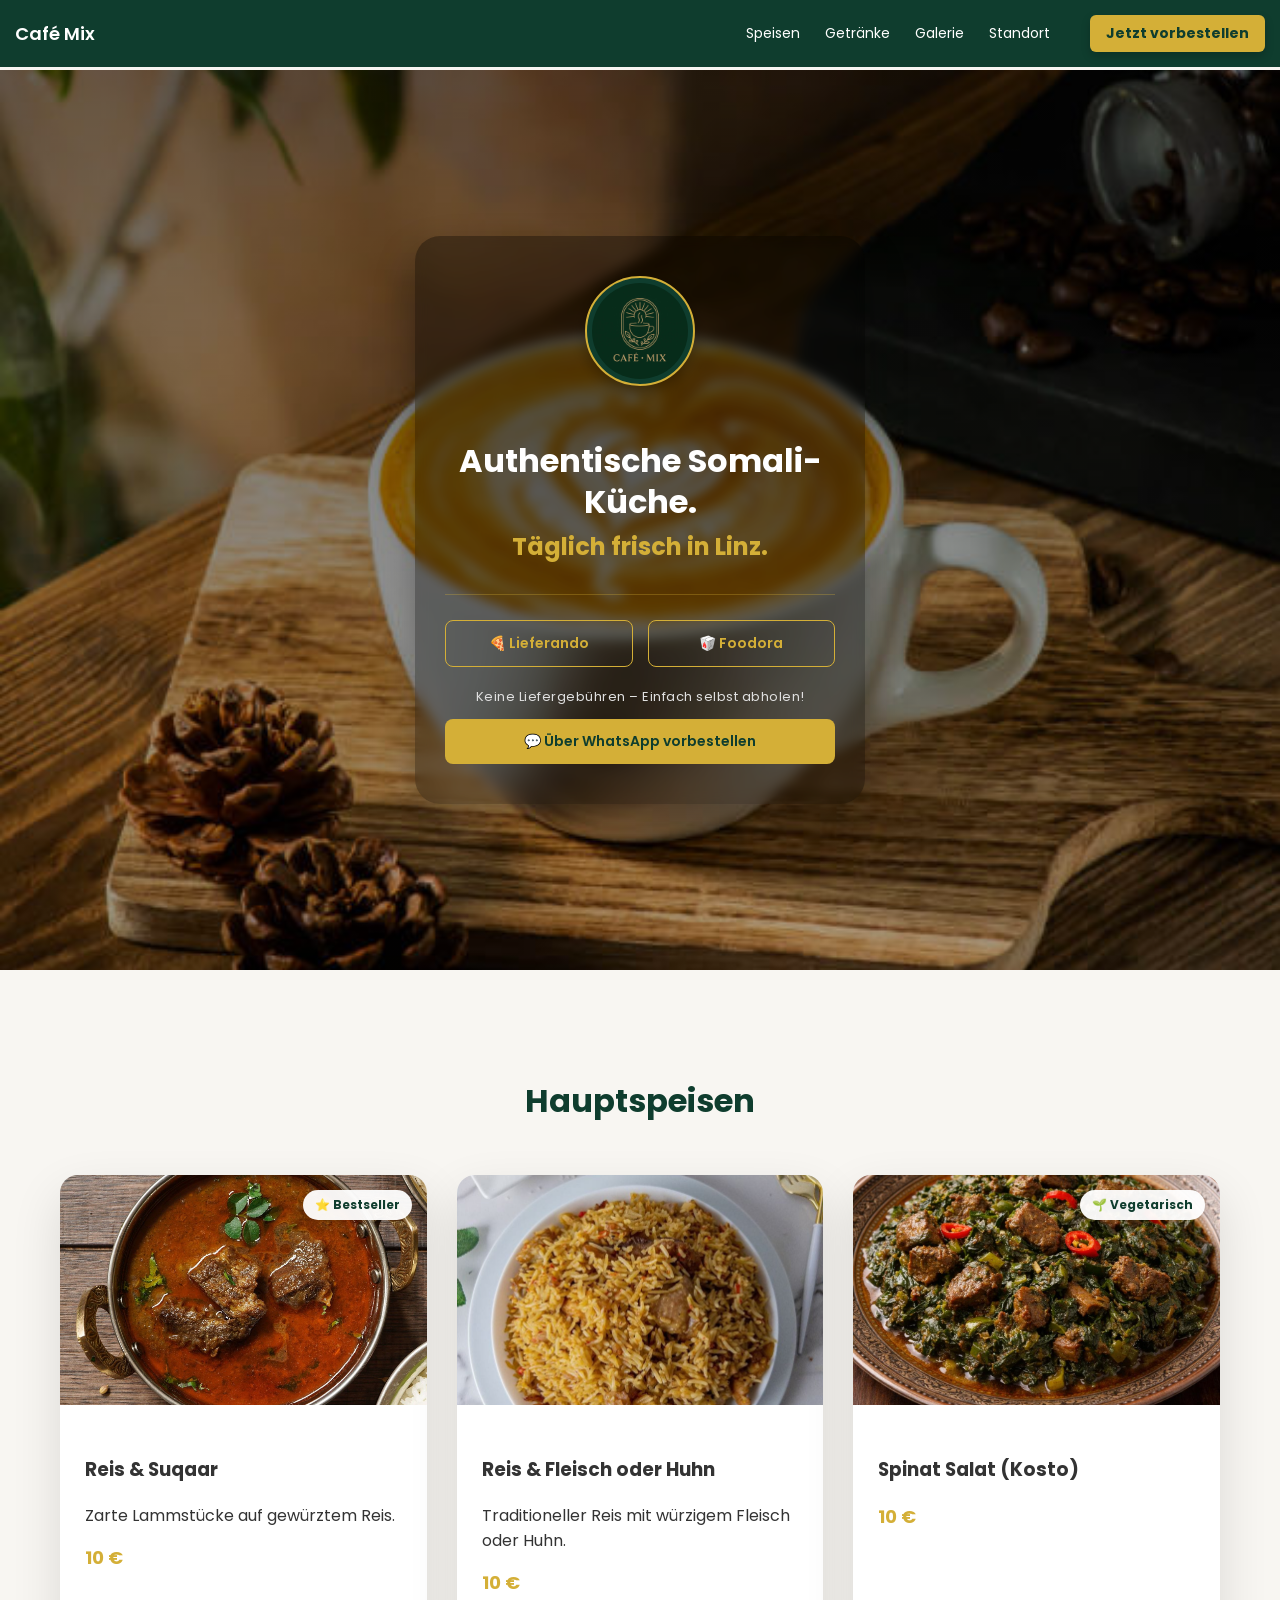
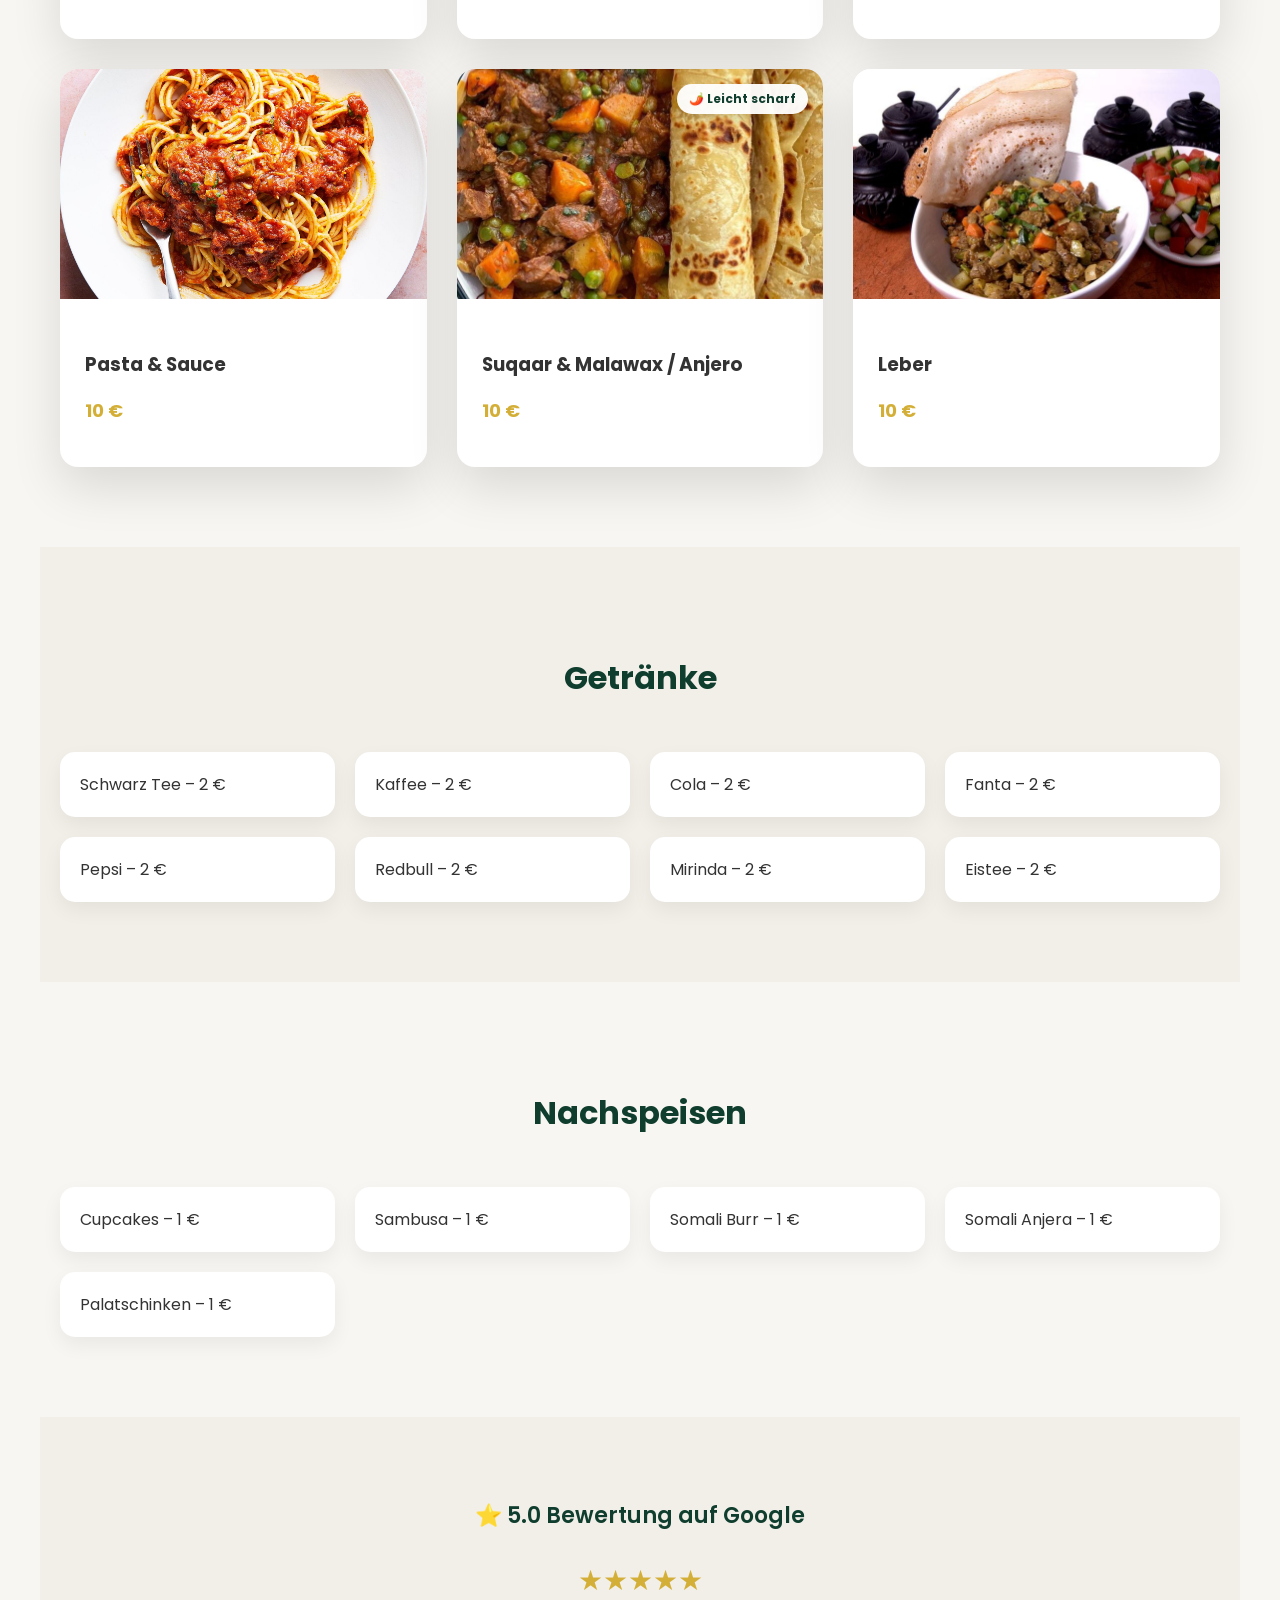
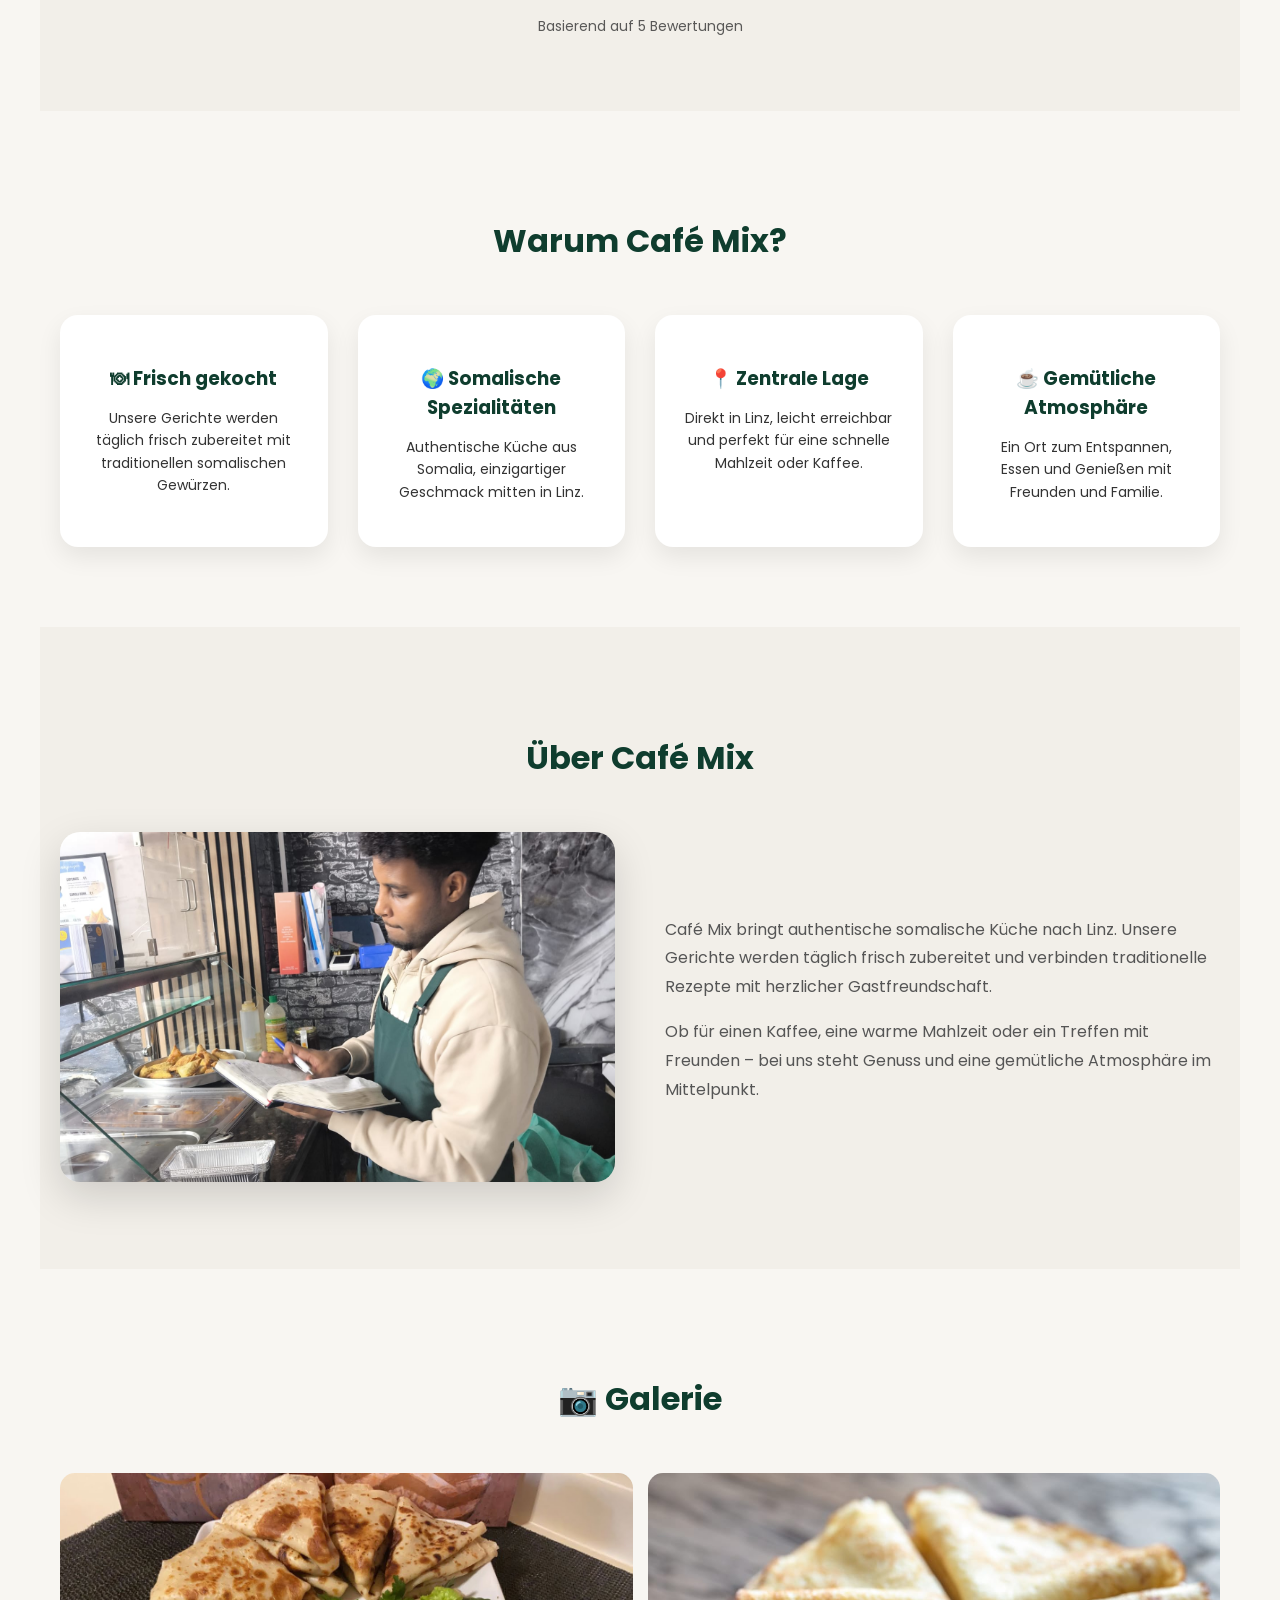
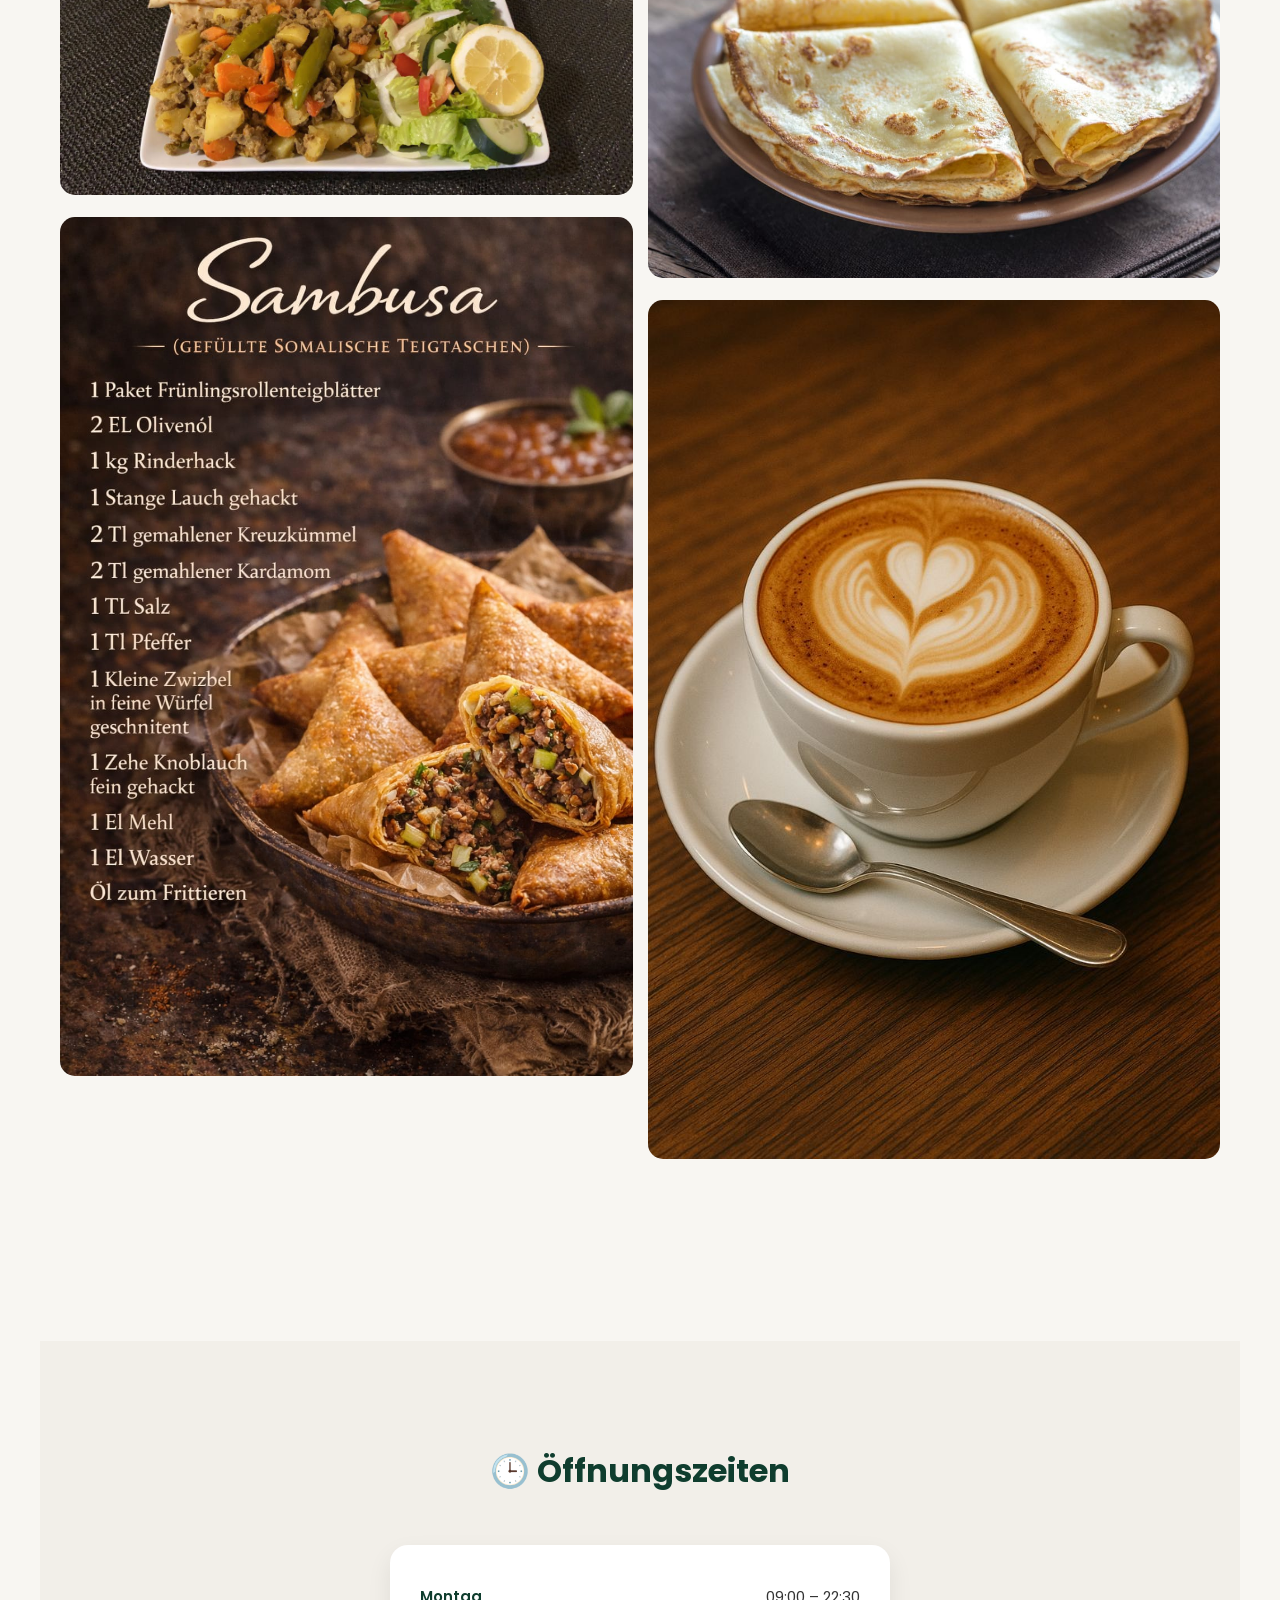
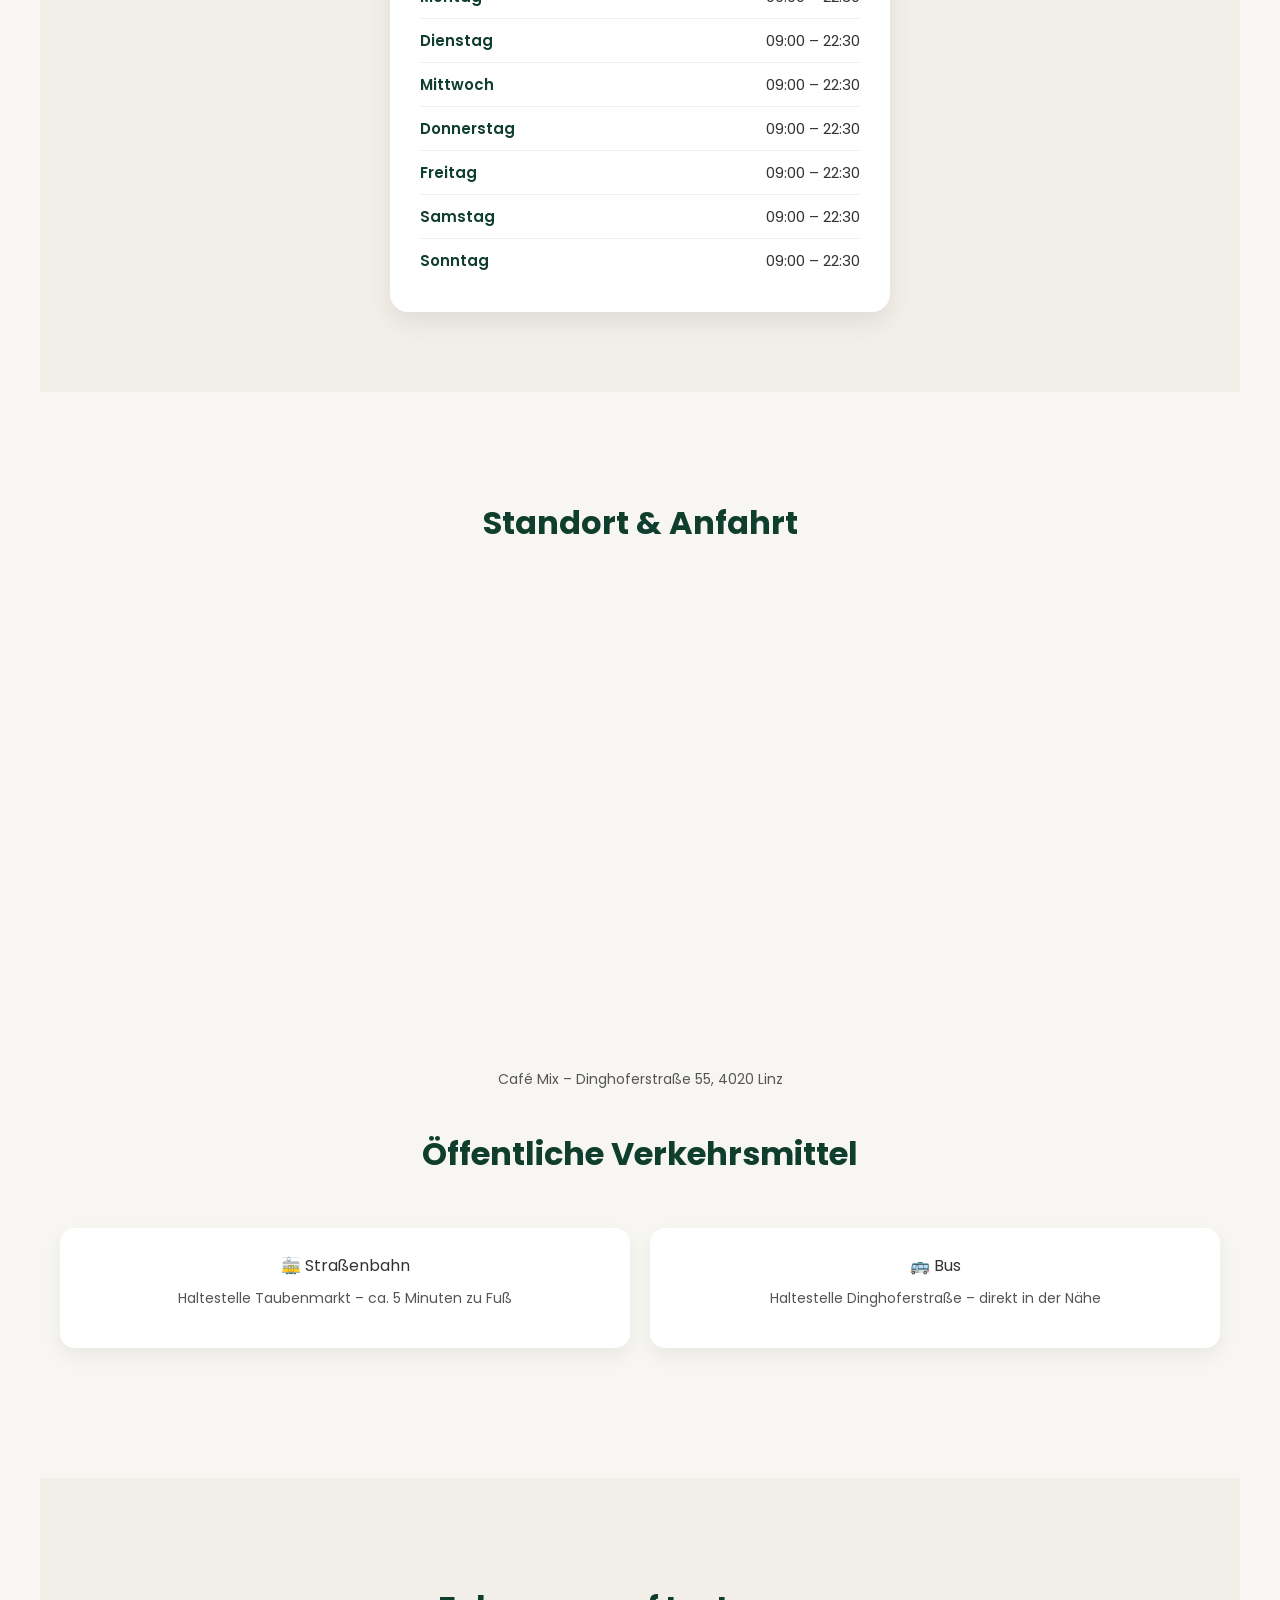
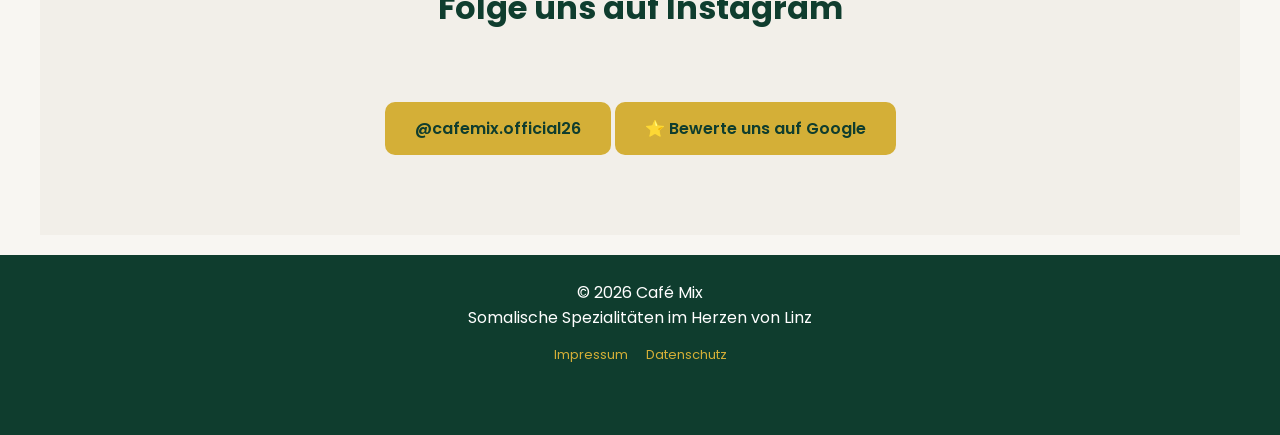
==== index.html @ f7b572ba "Update index.html" ====
<!DOCTYPE html>
<html lang="de">
<head>
<meta charset="UTF-8">
<meta name="viewport" content="width=device-width, initial-scale=1.0">
<title>Café Mix – Somalisches Restaurant in Linz</title>
  
<link href="https://fonts.googleapis.com/css2?family=Poppins:wght@300;400;600;700&display=swap" rel="stylesheet">
<link rel="stylesheet" href="style.css?v=8">
</head>

<body>
  
<nav class="navbar">
  <div class="nav-logo">Café Mix</div>

  <div class="nav-links" id="navLinks">
<a href="#hauptspeisen">Speisen</a>
<a href="#getraenke">Getränke</a>
<a href="#galerie">Galerie</a>
<a href="#standort">Standort</a>
<a href="https://wa.me/436706500848?text=Hallo%20Café%20MIX,%20ich%20würde%20gerne%20Essen%20zum%20Abholen%20vorbestellen!" target="_blank" class="nav-cta">Jetzt vorbestellen</a>
</div>
  
  <div class="burger" onclick="toggleMenu()">
    ☰
  </div>
</nav>

<!-- HERO -->
<section class="hero">
<img src="hero.jpg" class="hero-bg">
<div class="hero-overlay">
<img src="logo.png" alt="Café Mix Logo">

<h1 style="font-size:32px; margin-bottom:25px; line-height:1.3;">Authentische Somali-Küche.<br><span style="color:#d4af37; font-size:24px;">Täglich frisch in Linz.</span></h1>

<div class="hero-actions">
<div class="button-group">
<a href="https://www.lieferando.at/speisekarte/cafe-mix-4020" target="_blank" class="btn-custom btn-outline">🍕 Lieferando</a>
<a href="https://www.foodora.at/restaurant/qfzf/cafe-mix" target="_blank" class="btn-custom btn-outline">🥡 Foodora</a>
</div>

<div class="pickup-group">
<p>Keine Liefergebühren – Einfach selbst abholen!</p>
<a href="https://wa.me/436706500848?text=Hallo%20Café%20MIX,%20ich%20würde%20gerne%20Essen%20zum%20Abholen%20vorbestellen!" target="_blank" class="btn-custom btn-gold">💬 Über WhatsApp vorbestellen</a>
</div>
</div>
</div>
  
</section>

<!-- HAUPTSPEISEN -->
<section class="section" id="hauptspeisen">
<h2>Hauptspeisen</h2>
  <div class="menu-grid">

<div class="menu-card">
<span class="badge">⭐ Bestseller</span>
<img src="reis_suqaar.jpg" alt="Somalisch Reis mit Suqaar Lammfleisch Linz">
<div class="menu-content">
<h3>Reis & Suqaar</h3>
<p>Zarte Lammstücke auf gewürztem Reis.</p>
<p class="price">10 €</p>
</div>
</div>

<div class="menu-card">
<img src="reis_fleisch.jpg" alt="Traditioneller somalischer Reis mit Fleisch oder Huhn">
<div class="menu-content">
<h3>Reis & Fleisch oder Huhn</h3>
<p>Traditioneller Reis mit würzigem Fleisch oder Huhn.</p>
<p class="price">10 €</p>
</div>
</div>

<div class="menu-card">
<span class="badge">🌱 Vegetarisch</span>
<img src="spinat.jpg" alt="Somalisch Spinat Salat Kosto">
<div class="menu-content">
<h3>Spinat Salat (Kosto)</h3>
<p class="price">10 €</p>
</div>
</div>

<div class="menu-card">
<img src="pasta.jpg" alt="Pasta mit somalischer Sauce">
<div class="menu-content">
<h3>Pasta & Sauce</h3>
<p class="price">10 €</p>
</div>
</div>

<div class="menu-card">
<span class="badge">🌶️ Leicht scharf</span>
<img src="malawax.jpg" alt="Suqaar Fleisch mit Malawax Anjero">
<div class="menu-content">
<h3>Suqaar & Malawax / Anjero</h3>
<p class="price">10 €</p>
</div>
</div>

<div class="menu-card">
<img src="leber.jpg" alt="Frisch gebratene somalische Leber">
<div class="menu-content">
<h3>Leber</h3>
<p class="price">10 €</p>
</div>
</div>

</div>

</section>

<!-- GETRÄNKE -->
<section class="section" id="getraenke">
<h2>Getränke</h2>
<div class="text-menu">
<div class="text-item">Schwarz Tee – 2 €</div>
<div class="text-item">Kaffee – 2 €</div>
<div class="text-item">Cola – 2 €</div>
<div class="text-item">Fanta – 2 €</div>
<div class="text-item">Pepsi – 2 €</div>
<div class="text-item">Redbull – 2 €</div>
<div class="text-item">Mirinda – 2 €</div>
<div class="text-item">Eistee – 2 €</div>
</div>
</section>

<!-- NACHSPEISEN -->
<section class="section">
<h2>Nachspeisen</h2>
<div class="text-menu">
<div class="text-item">Cupcakes – 1 €</div>
<div class="text-item">Sambusa – 1 €</div>
<div class="text-item">Somali Burr – 1 €</div>
<div class="text-item">Somali Anjera – 1 €</div>
<div class="text-item">Palatschinken – 1 €</div>
</div> 
</section>
  
<!-- GOOGLE RATING -->
<section class="section rating">

<p class="rating-score">
⭐ 5.0 Bewertung auf Google
</p>

<p class="rating-stars">
★★★★★
</p>

<p class="rating-count">
Basierend auf 5 Bewertungen
</p>

</section>
  
<!-- WARUM CAFÉ MIX -->
<section class="section why">
<h2>Warum Café Mix?</h2>

<div class="why-grid">

<div class="why-box">
<h3>🍽 Frisch gekocht</h3>
<p>Unsere Gerichte werden täglich frisch zubereitet mit traditionellen somalischen Gewürzen.</p>
</div>

<div class="why-box">
<h3>🌍 Somalische Spezialitäten</h3>
<p>Authentische Küche aus Somalia, einzigartiger Geschmack mitten in Linz.</p>
</div>

<div class="why-box">
<h3>📍 Zentrale Lage</h3>
<p>Direkt in Linz, leicht erreichbar und perfekt für eine schnelle Mahlzeit oder Kaffee.</p>
</div>

<div class="why-box">
<h3>☕ Gemütliche Atmosphäre</h3>
<p>Ein Ort zum Entspannen, Essen und Genießen mit Freunden und Familie.</p>
</div>

</div>
</section>


<section class="section about">

<h2>Über Café Mix</h2>

<div class="about-grid">

<div class="about-image">
<img src="besitzer.jpg" alt="Café Mix Besitzer">
</div>

<div class="about-text">
<p>
Café Mix bringt authentische somalische Küche nach Linz. 
Unsere Gerichte werden täglich frisch zubereitet und verbinden traditionelle 
Rezepte mit herzlicher Gastfreundschaft.
</p>

<p>
Ob für einen Kaffee, eine warme Mahlzeit oder ein Treffen mit Freunden – 
bei uns steht Genuss und eine gemütliche Atmosphäre im Mittelpunkt.
</p>
</div>

</div>

</section>


<!-- GALERIE -->
<section class="section" id="galerie">
<h2>📷 Galerie</h2>
<div class="gallery">
<img src="bild1.jpg">
<img src="bild2.jpg">
<img src="bild3.jpg">
<img src="bild4.jpg">
</div>
</section>

<!-- OEFFNUNGSZEITEN -->
<section class="section hours">

<h2>🕒 Öffnungszeiten</h2>
  
<div class="hours-box">

<div class="hours-row">
<span>Montag</span>
<span>09:00 – 22:30</span>
</div>

<div class="hours-row">
<span>Dienstag</span>
<span>09:00 – 22:30</span>
</div>

<div class="hours-row">
<span>Mittwoch</span>
<span>09:00 – 22:30</span>
</div>

<div class="hours-row">
<span>Donnerstag</span>
<span>09:00 – 22:30</span>
</div>

<div class="hours-row">
<span>Freitag</span>
<span>09:00 – 22:30</span>
</div>

<div class="hours-row">
<span>Samstag</span>
<span>09:00 – 22:30</span>
</div>

<div class="hours-row">
<span>Sonntag</span>
<span>09:00 – 22:30</span>
</div>

</div>

</section>

<!-- MAP -->
<section class="section map" id="standort">
<h2>Standort & Anfahrt</h2>
<iframe src="https://www.google.com/maps?q=Dinghoferstraße+55,+4020+Linz&output=embed"></iframe>
<p class="location-text">
Café Mix – Dinghoferstraße 55, 4020 Linz
</p>
<div class="transport">

<h2>Öffentliche Verkehrsmittel</h2>
  
<div class="transport-grid">

<div class="transport-box">
🚋 Straßenbahn  
<p>Haltestelle Taubenmarkt – ca. 5 Minuten zu Fuß</p>
</div>

<div class="transport-box">
🚌 Bus  
<p>Haltestelle Dinghoferstraße – direkt in der Nähe</p>
</div>

</div>

</div>
</section>

<!-- INSTAGRAM -->
<section class="section instagram">
<h2>Folge uns auf Instagram</h2>
<a href="https://instagram.com/cafemix.official26" target="_blank">@cafemix.official26</a>
  
<a href="https://g.page/r/CbWvAvLFb3yIEBM/review" target="_blank" class="review-btn">
⭐ Bewerte uns auf Google
</a>
  
</section>

  

<footer>
  © 2026 Café Mix<br>
  Somalische Spezialitäten im Herzen von Linz<br>
  <div style="margin-top: 15px; font-size: 13px;">
    <a href="impressum.html" style="color: #d4af37; text-decoration: none; margin-right: 15px;">Impressum</a>
    <a href="datenschutz.html" style="color: #d4af37; text-decoration: none;">Datenschutz</a>
  </div>
</footer>

<script>
const cards = document.querySelectorAll('.menu-card');
const observer = new IntersectionObserver(entries=>{
entries.forEach(entry=>{
if(entry.isIntersecting){
entry.target.classList.add('show');
}
});
});
cards.forEach(card=>{
observer.observe(card);
});
const sections = document.querySelectorAll('.section');

const sectionObserver = new IntersectionObserver(entries=>{
entries.forEach(entry=>{
if(entry.isIntersecting){
entry.target.classList.add('show');
}
});
});

sections.forEach(section=>{
sectionObserver.observe(section);
});
function toggleMenu(){
const nav = document.getElementById("navLinks");
nav.classList.toggle("active");
}

document.querySelectorAll(".nav-links a").forEach(link=>{
link.addEventListener("click",()=>{
document.getElementById("navLinks").classList.remove("active");
});
});
</script>

<div class="mobile-bar">
  <a href="tel:+436706500848">📞 Anrufen</a>
  <a href="https://wa.me/436706500848?text=Hallo%20Café%20MIX,%20ich%20würde%20gerne%20Essen%20zum%20Abholen%20vorbestellen!" target="_blank" style="color: #25D366;">💬 WhatsApp</a>
  <a href="https://www.google.com/maps/dir/?api=1&destination=Dinghoferstraße+55+Linz" target="_blank">📍 Route</a>
</div>
  
</body>
</html>
---- style.css ----
* {
box-sizing: border-box;
}
body {
margin: 0;
font-family: 'Poppins', sans-serif;
background: #f8f6f2;
color: #333;
scroll-behavior: smooth;
padding-top: 70px;
padding-bottom: 60px;
overflow-x: hidden;
}

/* ===== NAVBAR ===== */
.navbar {
position: fixed;
top: 0;
left: 0;
width: 100%;
background: #0f3d2e;
color: white;
display: flex;
justify-content: space-between;
align-items: center;
padding: 15px;
z-index: 1000;
}
.nav-logo {
font-weight: 600;
font-size: 18px;
}
.nav-links {
display: flex;
gap: 25px;
align-items: center;
}
.nav-links a {
color: white;
text-decoration: none;
font-size: 14px;
transition: 0.3s;
}
.nav-links a:hover {
color: #d4af37;
}
.burger {
display: none;
font-size: 28px;
cursor: pointer;
}

/* PREMIUM UPGRADES: NAV-BUTTON */
.nav-cta {
background: #d4af37;
color: #0f3d2e !important;
padding: 8px 16px;
border-radius: 6px;
font-weight: 700;
margin-left: 15px;
box-shadow: 0 4px 10px rgba(0,0,0,0.2);
}
.nav-cta:hover {
background: #f1d37a;
transform: translateY(-2px);
}

/* ===== HERO ===== */
.hero {
position: relative;
height: 100vh;
min-height: 800px;
overflow: hidden;
display: flex;
align-items: center;
justify-content: center;
}
.hero::before {
content: "";
position: absolute;
top: 0;
left: 0;
width: 100%;
height: 100%;
background: linear-gradient(to bottom, rgba(0,0,0,0.6), rgba(0,0,0,0.3));
z-index: 1;
}
.hero img.hero-bg {
position: absolute;
top: 0;
left: 0;
width: 100%;
height: 100%;
object-fit: cover;
display: block;
z-index: 0;
}

/* HERO BOX (Dunkel, halbtransparent) */
.hero-overlay {
position: relative;
z-index: 2;
text-align: center;
color: white;
background: rgba(0,0,0,0.35);
backdrop-filter: blur(6px);
padding: 40px 30px;
border-radius: 25px;
width: 90%;
max-width: 450px;
box-shadow: 0 20px 40px rgba(0,0,0,0.3);
animation: fadeUp 0.9s ease-out forwards;
will-change: transform, opacity;
}

/* RUNDES LUXUS LOGO */
.hero-overlay img {
width: 110px;
height: 110px;
margin-bottom: 20px;
border-radius: 50%;
border: 2px solid #d4af37;
background: #0f3d2e;
object-fit: contain;
padding: 5px;
box-shadow: 0 5px 15px rgba(0,0,0,0.3);
}
.hero-overlay h1 {
font-size: 42px;
line-height: 1.1;
}

/* --- EDLE BESTELL-BUTTONS --- */
.hero-actions {
margin-top: 30px;
border-top: 1px solid rgba(212,175,55,0.3);
padding-top: 25px;
}
.button-group {
display: flex;
gap: 15px;
justify-content: center;
margin-bottom: 20px;
}
.btn-custom {
padding: 12px 20px;
border-radius: 8px;
font-size: 14px;
font-weight: 600;
text-decoration: none !important;
transition: all 0.3s ease;
display: inline-flex;
align-items: center;
justify-content: center;
}
.btn-outline {
border: 1px solid #d4af37;
color: #d4af37 !important;
background: transparent;
flex: 1;
}
.btn-outline:hover {
background: #d4af37;
color: #0f3d2e !important;
box-shadow: 0 5px 15px rgba(212,175,55,0.4);
transform: translateY(-2px);
}
.pickup-group p {
font-size: 13px;
color: #e0e0e0;
margin-bottom: 12px;
letter-spacing: 0.5px;
}
.btn-gold {
background: #d4af37;
color: #0f3d2e !important;
width: 100%;
}
.btn-gold:hover {
background: #f1d37a;
transform: translateY(-2px);
box-shadow: 0 8px 20px rgba(212,175,55,0.4);
}


/* ===== SECTIONS (Allgemein) ===== */
.section {
padding: 80px 20px;
max-width: 1200px;
margin: auto;
opacity: 0;
transform: translateY(50px);
transition: 1s ease;
}
.section.show {
opacity: 1;
transform: translateY(0);
}
.section:nth-child(even) {
background: #f2efe9;
}
h2 {
text-align: center;
color: #0f3d2e;
margin-bottom: 50px;
font-size: 32px;
}

/* ===== SPEISEKARTE (Grid & Badges) ===== */
.menu-grid {
display: grid;
grid-template-columns: repeat(auto-fit, minmax(320px, 1fr));
gap: 30px;
}
.menu-card {
background: white;
border-radius: 18px;
overflow: hidden;
box-shadow: 0 20px 50px rgba(0,0,0,0.12);
transition: 0.35s;
opacity: 0;
transform: translateY(40px);
position: relative; /* Für die Badges */
}
.menu-card.show {
opacity: 1;
transform: translateY(0);
}
.menu-card:hover {
transform: translateY(-10px);
box-shadow: 0 25px 60px rgba(0,0,0,0.18);
}
.menu-card img {
width: 100%;
height: 230px;
object-fit: cover;
}
.menu-content {
padding: 25px;
}
.price {
color: #d4af37;
font-weight: 700;
font-size: 18px;
margin-top: 10px;
}
.badge {
position: absolute;
top: 15px;
right: 15px;
background: rgba(255,255,255,0.95);
padding: 6px 12px;
border-radius: 20px;
font-size: 12px;
font-weight: 700;
color: #0f3d2e;
box-shadow: 0 4px 15px rgba(0,0,0,0.2);
z-index: 2;
pointer-events: none;
}

/* TEXT MENÜ (Getränke & Nachspeisen) */
.text-menu {
display: grid;
grid-template-columns: repeat(auto-fit, minmax(250px, 1fr));
gap: 20px;
}
.text-item {
background: white;
padding: 20px;
border-radius: 15px;
box-shadow: 0 8px 20px rgba(0,0,0,0.06);
transition: 0.3s;
}
.text-item:hover {
transform: translateY(-4px);
}

/* ===== ÜBRIGE BEREICHE ===== */
.gallery {
columns: 2;
column-gap: 15px;
}
.gallery img {
width: 100%;
margin-bottom: 15px;
border-radius: 15px;
transition: 0.4s;
}
.gallery img:hover {
transform: scale(1.05);
}

.map iframe {
width: 100%;
height: 450px;
border: 0;
border-radius: 15px;
}
.location-text {
text-align: center;
margin-top: 15px;
font-size: 14px;
color: #555;
}

.instagram {
text-align: center;
margin-top: 50px;
}
.instagram a {
display: inline-block;
padding: 14px 30px;
background: #d4af37;
color: #0f3d2e;
text-decoration: none;
border-radius: 10px;
font-weight: 600;
}
.review-btn {
display: inline-block;
margin-top: 20px;
padding: 14px 30px;
background: #d4af37;
color: #0f3d2e;
text-decoration: none;
border-radius: 10px;
font-weight: 600;
}

/* WHY SECTION */
.why-grid {
display: grid;
grid-template-columns: repeat(auto-fit, minmax(250px, 1fr));
gap: 30px;
}
.why-box {
background: white;
padding: 30px;
border-radius: 18px;
text-align: center;
box-shadow: 0 10px 25px rgba(0,0,0,0.08);
transition: 0.3s;
}
.why-box:hover {
transform: translateY(-6px);
}
.why-box h3 {
color: #0f3d2e;
margin-bottom: 10px;
}
.why-box p {
font-size: 14px;
line-height: 1.6;
}

/* ABOUT SECTION */
.about-grid {
display: grid;
grid-template-columns: 1fr 1fr;
gap: 50px;
align-items: center;
margin-top: 50px;
}
.about-text {
font-size: 16px;
line-height: 1.8;
color: #555;
}
.about-image img {
width: 100%;
height: 350px;
object-fit: cover;
border-radius: 20px;
box-shadow: 0 15px 40px rgba(0,0,0,0.15);
}

/* GOOGLE RATING */
.rating {
text-align: center;
padding: 60px 20px;
}
.rating-score {
font-size: 22px;
font-weight: 600;
color: #0f3d2e;
margin-bottom: 10px;
}
.rating-stars {
font-size: 28px;
color: #d4af37;
margin-bottom: 10px;
}
.rating-count {
font-size: 14px;
opacity: 0.8;
}

/* OEFFNUNGSZEITEN */
.hours-box {
max-width: 500px;
margin: auto;
background: white;
padding: 30px;
border-radius: 18px;
box-shadow: 0 10px 25px rgba(0,0,0,0.08);
}
.hours-row {
display: flex;
justify-content: space-between;
padding: 10px 0;
border-bottom: 1px solid #eee;
font-size: 15px;
}
.hours-row:last-child {
border-bottom: none;
}
.hours-row span:first-child {
font-weight: 600;
color: #0f3d2e;
}
.hours {
margin-top: 80px;
}

/* ANFAHRT */
.transport {
margin-top: 40px;
text-align: center;
}
.transport-grid {
display: grid;
grid-template-columns: repeat(auto-fit, minmax(250px, 1fr));
gap: 20px;
margin-top: 20px;
}
.transport-box {
background: white;
padding: 25px;
border-radius: 15px;
box-shadow: 0 8px 20px rgba(0,0,0,0.06);
font-size: 16px;
}
.transport-box p {
font-size: 14px;
margin-top: 10px;
color: #555;
}

footer {
background: #0f3d2e;
color: white;
text-align: center;
padding: 25px 20px 70px 20px;
margin-top: 20px;
}

@keyframes fadeUp {
0% { opacity: 0; transform: translateY(40px); }
100% { opacity: 1; transform: translateY(0); }
}


/* ===== MOBILE ACTION BAR (Unten am Handy) ===== */
.mobile-bar {
position: fixed;
bottom: 0;
left: 0;
width: 100%;
background: #0f3d2e;
display: none; /* Standard für PC = unsichtbar */
z-index: 999;
height: 60px;
}
.mobile-bar a {
flex: 1;
text-align: center;
padding: 0 10px;
color: white;
text-decoration: none;
font-weight: 600;
border-right: 1px solid rgba(255,255,255,0.2);
display: flex;
align-items: center;
justify-content: center;
white-space: nowrap;
font-size: 14px;
height: 100%;
}
.mobile-bar a:last-child {
border-right: none;
}

/* =========================================
   PROFI-ANPASSUNGEN NUR FÜR HANDYS 
   (HIER GIBT ES JETZT NUR NOCH EINEN BLOCK!)
   ========================================= */
@media (max-width: 768px) {
  
  /* Menü & Navigation */
  .nav-links { display: none; }
  .burger { display: block; }
  .nav-links.active {
    display: flex;
    flex-direction: column;
    position: absolute;
    top: 60px;
    left: 0;
    width: 100%;
    background: #0f3d2e;
    padding: 20px 0;
    text-align: center;
  }
  .nav-cta {
    margin: 15px auto 0 auto !important; 
    width: 80%;
    display: block; 
  }

  /* Grid-Anpassungen */
  .about-grid { grid-template-columns: 1fr; }

  /* Mobile Leiste anzeigen */
  .mobile-bar { display: flex; }

  /* HERO-BOX PERFEKTIONIERUNG (Zieht die Box nach oben!) */
  .hero-overlay {
    margin-top: -60px; /* Zieht die Box nach oben, weg von der Leiste */
    padding: 30px 15px; 
    width: 94%; 
  }
  .hero-overlay img {
    width: 90px;
    height: 90px;
    margin-bottom: 15px;
  }
  .hero-overlay h1 {
    font-size: 26px !important;
    margin-bottom: 15px !important; 
  }
  .hero-overlay h1 span {
    font-size: 20px !important;
  }
  .hero-actions {
    margin-top: 15px;
    padding-top: 15px;
  }
  .btn-custom {
    padding: 10px 12px;
    font-size: 13px;
  }
}

/* --- VORSCHLAGHAMMER: Handy-Leiste auf PC verstecken --- */
@media (min-width: 769px) {
.mobile-bar { display: none !important; }
body { padding-bottom: 0 !important; }
}
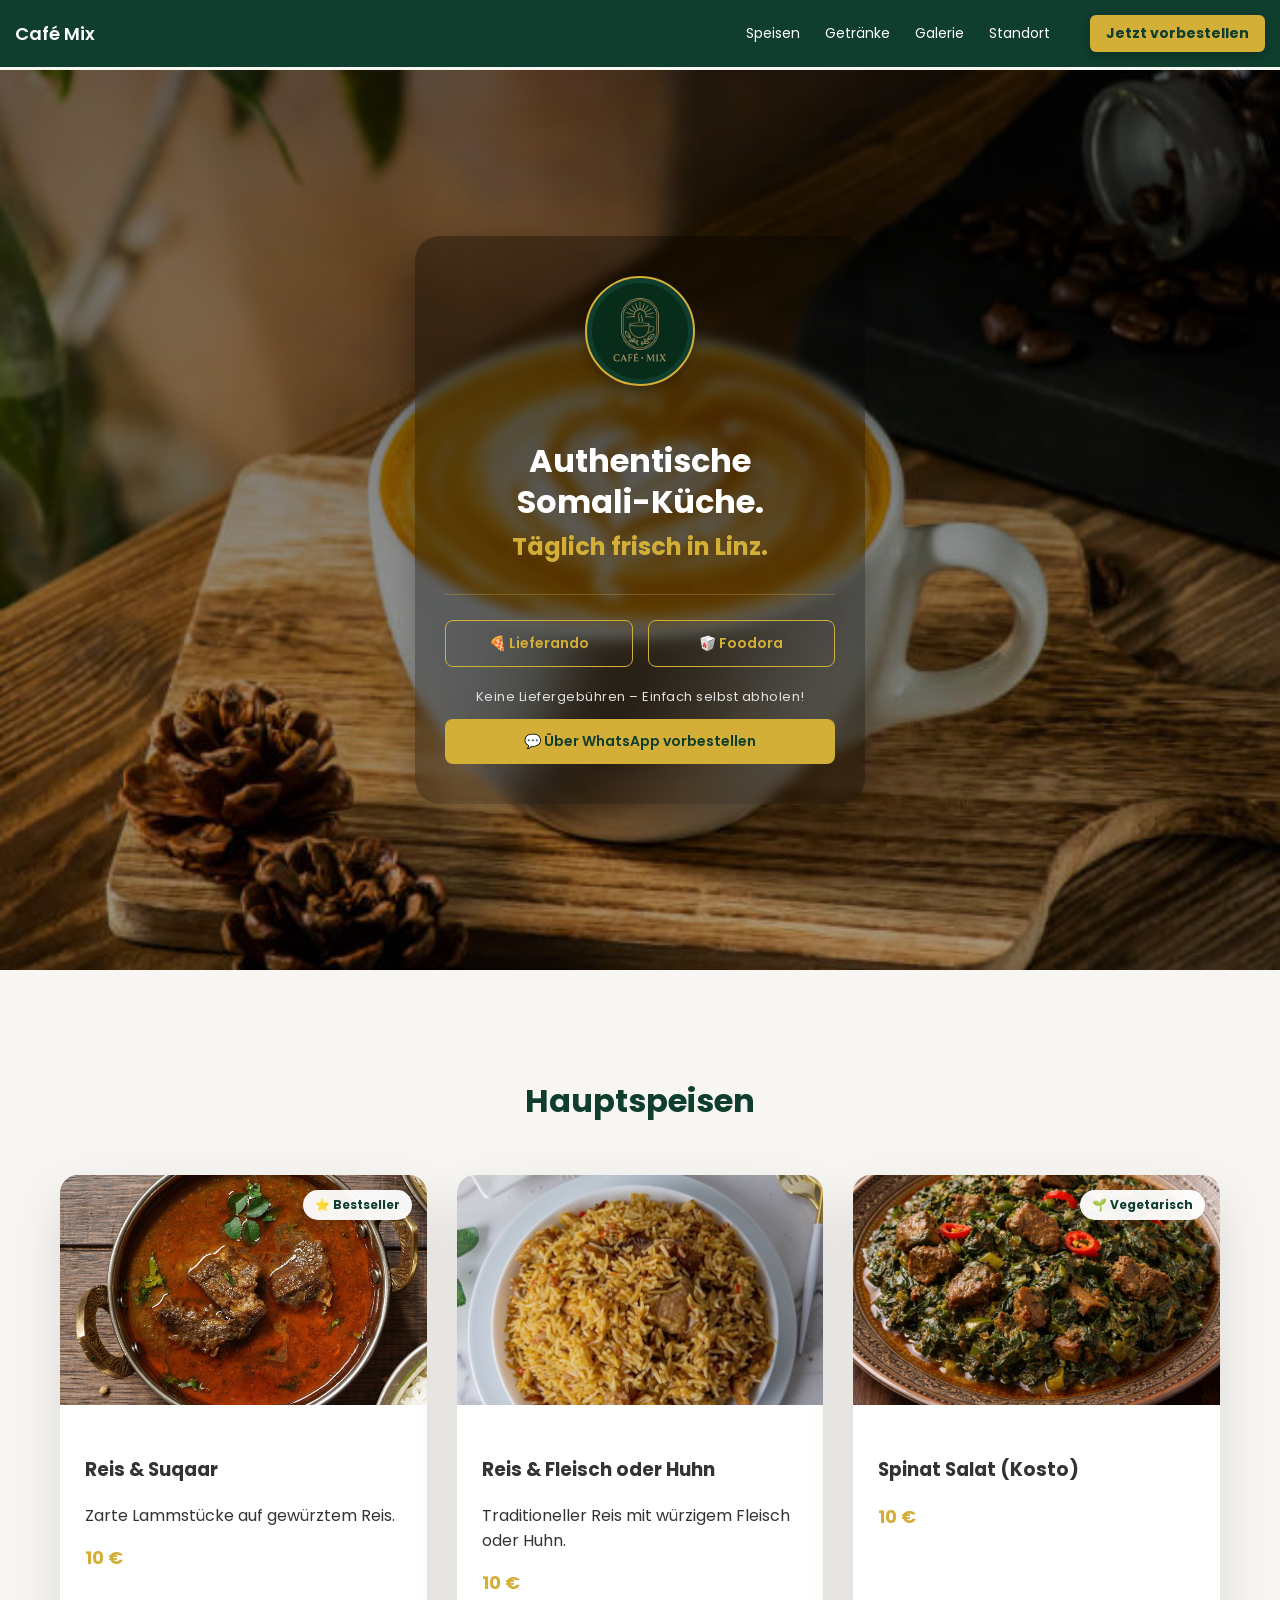
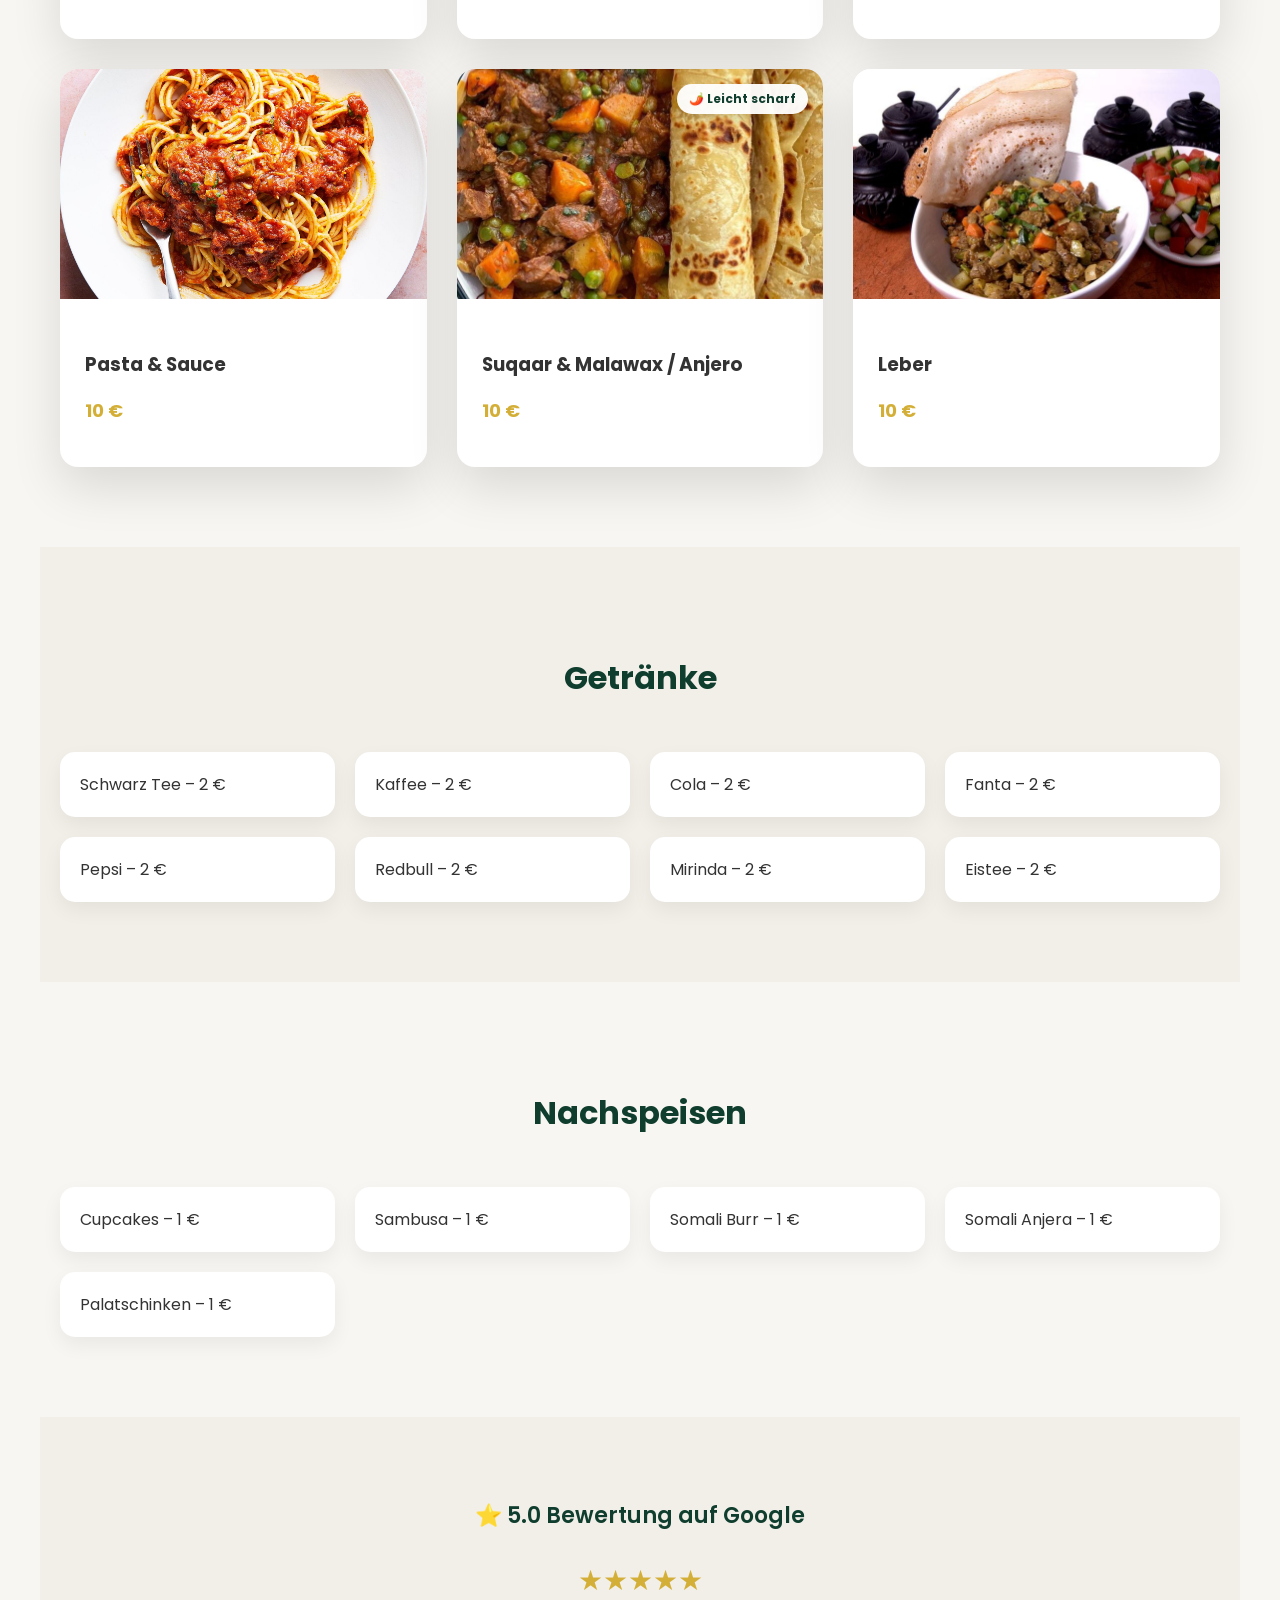
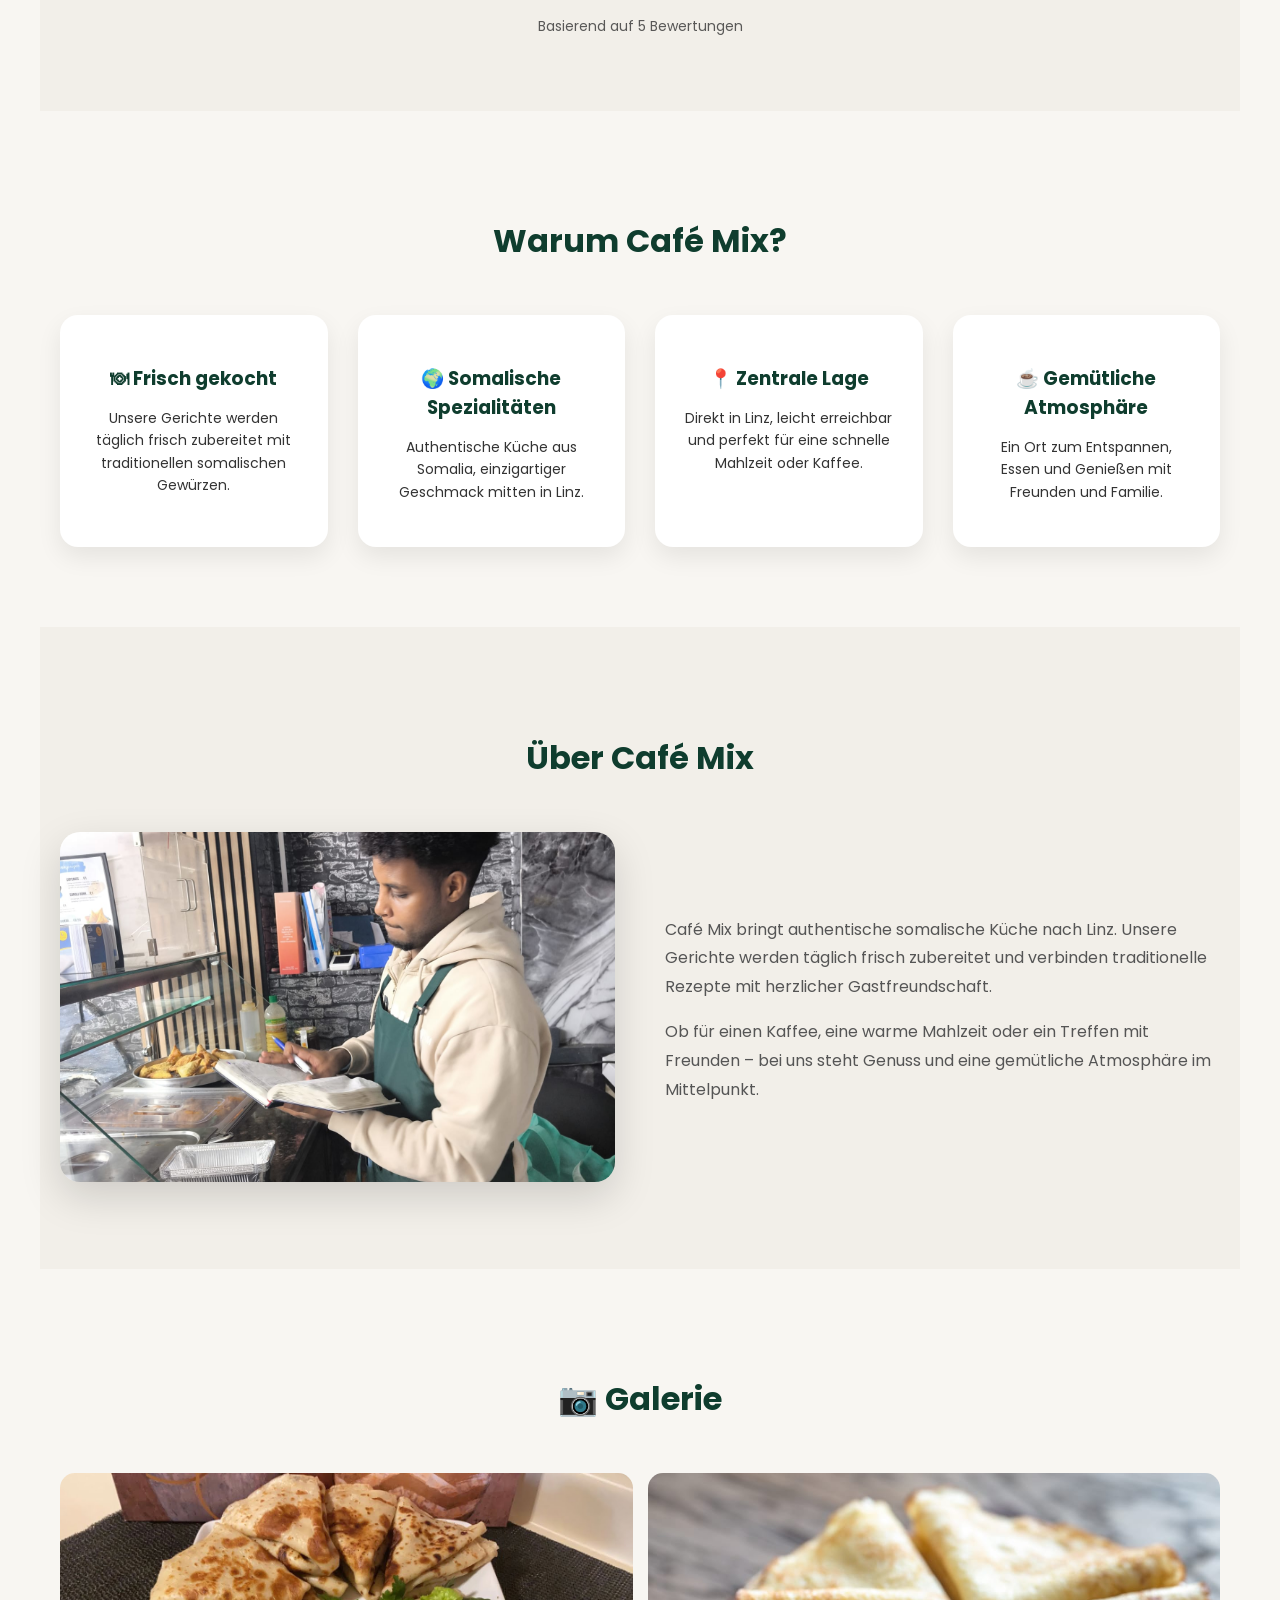
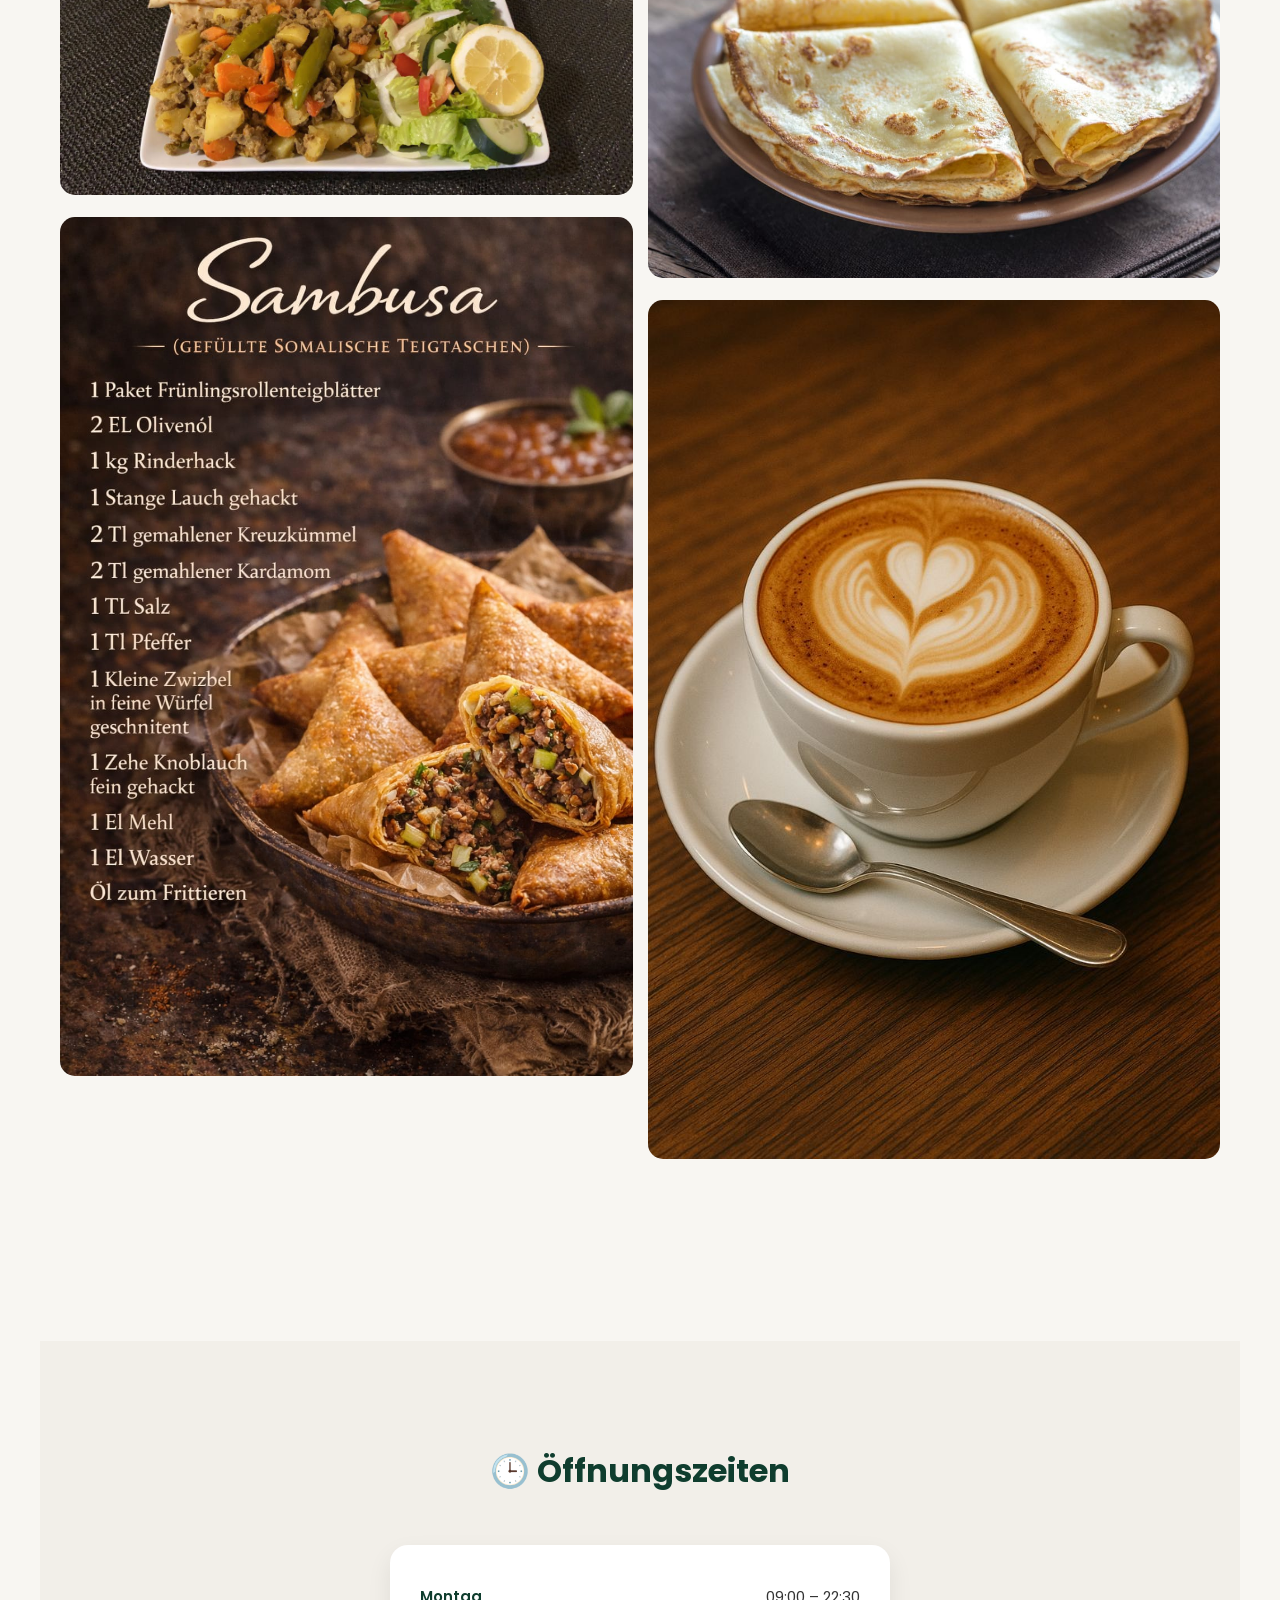
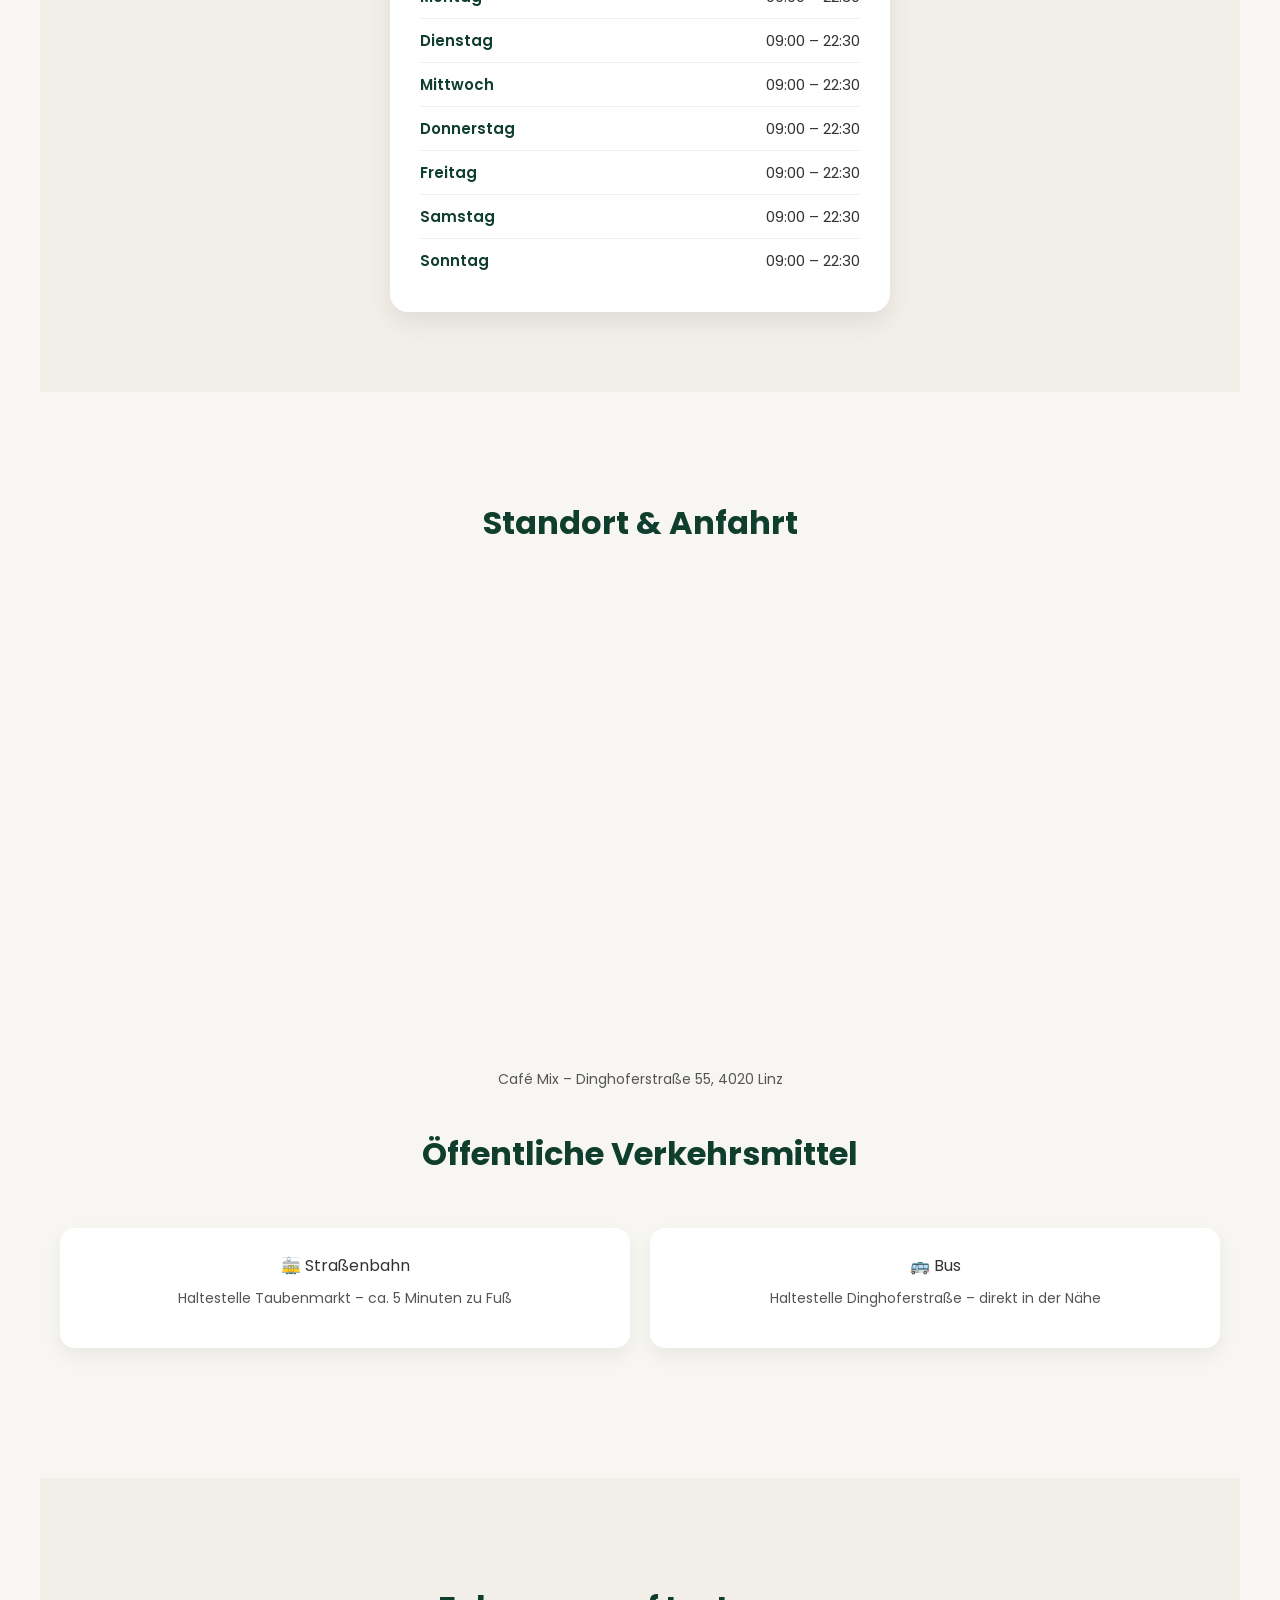
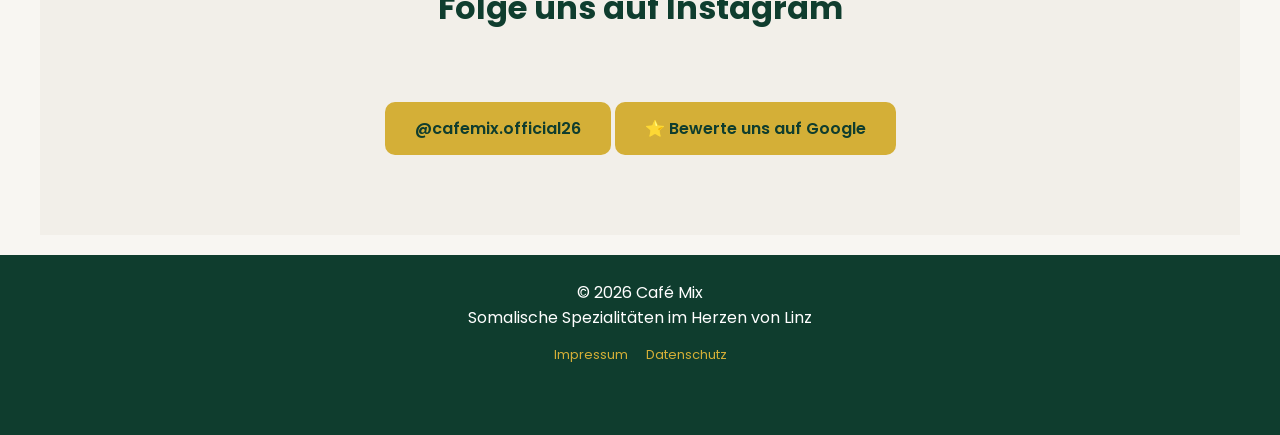
==== commit 895a584f: "Update index.html" ====
--- a/index.html
+++ b/index.html
@@ -6,7 +6,7 @@
 <title>Café Mix – Somalisches Restaurant in Linz</title>
   
 <link href="https://fonts.googleapis.com/css2?family=Poppins:wght@300;400;600;700&display=swap" rel="stylesheet">
-<link rel="stylesheet" href="style.css?v=8">
+<link rel="stylesheet" href="style.css?v=10">
 </head>
 
 <body>
@@ -33,8 +33,8 @@
 <div class="hero-overlay">
 <img src="logo.png" alt="Café Mix Logo">
 
-<h1 style="font-size:32px; margin-bottom:25px; line-height:1.3;">Authentische Somali-Küche.<br><span style="color:#d4af37; font-size:24px;">Täglich frisch in Linz.</span></h1>
-
+<h1 style="font-size:32px; margin-bottom:25px; line-height:1.3;">Authentische<br>Somali-Küche.<br><span style="color:#d4af37; font-size:24px;">Täglich frisch in Linz.</span></h1>
+  
 <div class="hero-actions">
 <div class="button-group">
 <a href="https://www.lieferando.at/speisekarte/cafe-mix-4020" target="_blank" class="btn-custom btn-outline">🍕 Lieferando</a>
--- a/style.css
+++ b/style.css
@@ -45,9 +45,20 @@
 color: #d4af37;
 }
 .burger {
-display: none;
-font-size: 28px;
-cursor: pointer;
+  display: none;
+  font-size: 22px; /* Etwas dezenter */
+  cursor: pointer;
+  color: #d4af37; /* In edlem Gold */
+  border: 1px solid rgba(212, 175, 55, 0.5); /* Zarter Goldrahmen */
+  padding: 6px 14px;
+  border-radius: 8px; /* Elegant abgerundet */
+  background: rgba(255, 255, 255, 0.05); /* Minimaler Schimmer */
+  transition: all 0.3s ease;
+}
+
+.burger:active {
+  transform: scale(0.92); /* Knopf drückt sich beim Tippen leicht rein */
+  background: rgba(212, 175, 55, 0.2); /* Gold leuchtet beim Klicken auf */
 }
 
 /* PREMIUM UPGRADES: NAV-BUTTON */
@@ -493,41 +504,58 @@
 
 /* =========================================
    PROFI-ANPASSUNGEN NUR FÜR HANDYS 
-   (HIER GIBT ES JETZT NUR NOCH EINEN BLOCK!)
    ========================================= */
 @media (max-width: 768px) {
   
-  /* Menü & Navigation */
+  /* --- 1. DAS EDLE BURGER-ICON --- */
+  .burger { 
+    display: block; 
+    font-size: 22px; 
+    color: #d4af37; 
+    border: 1px solid rgba(212, 175, 55, 0.5); 
+    padding: 4px 10px; 
+    border-radius: 8px; 
+    background: rgba(255, 255, 255, 0.05); 
+  }
+
+  /* --- 2. DAS PREMIUM DROPDOWN-MENÜ --- */
   .nav-links { display: none; }
-  .burger { display: block; }
   .nav-links.active {
     display: flex;
     flex-direction: column;
     position: absolute;
-    top: 60px;
+    top: 60px; /* Klebt direkt unter der Leiste */
     left: 0;
     width: 100%;
     background: #0f3d2e;
-    padding: 20px 0;
+    padding: 20px 0 30px 0;
     text-align: center;
-  }
+    border-top: 1px solid rgba(212, 175, 55, 0.3);
+    box-shadow: 0 15px 25px rgba(0,0,0,0.5); /* Starker Schatten */
+    border-bottom-left-radius: 20px; /* Runde Ecken unten */
+    border-bottom-right-radius: 20px;
+  }
+  
   .nav-cta {
     margin: 15px auto 0 auto !important; 
     width: 80%;
     display: block; 
   }
 
-  /* Grid-Anpassungen */
   .about-grid { grid-template-columns: 1fr; }
-
-  /* Mobile Leiste anzeigen */
   .mobile-bar { display: flex; }
 
-  /* HERO-BOX PERFEKTIONIERUNG (Zieht die Box nach oben!) */
+  /* --- HERO-BOX --- */
+  .hero {
+    min-height: auto; 
+    height: 100vh;
+    height: 100dvh; 
+    padding-bottom: 80px; 
+  }
   .hero-overlay {
-    margin-top: -60px; /* Zieht die Box nach oben, weg von der Leiste */
+    margin-top: -100px; /* Hier habe ich die Box etwas sanfter positioniert */
     padding: 30px 15px; 
-    width: 94%; 
+    width: 92%; 
   }
   .hero-overlay img {
     width: 90px;
@@ -550,7 +578,6 @@
     font-size: 13px;
   }
 }
-
 /* --- VORSCHLAGHAMMER: Handy-Leiste auf PC verstecken --- */
 @media (min-width: 769px) {
 .mobile-bar { display: none !important; }
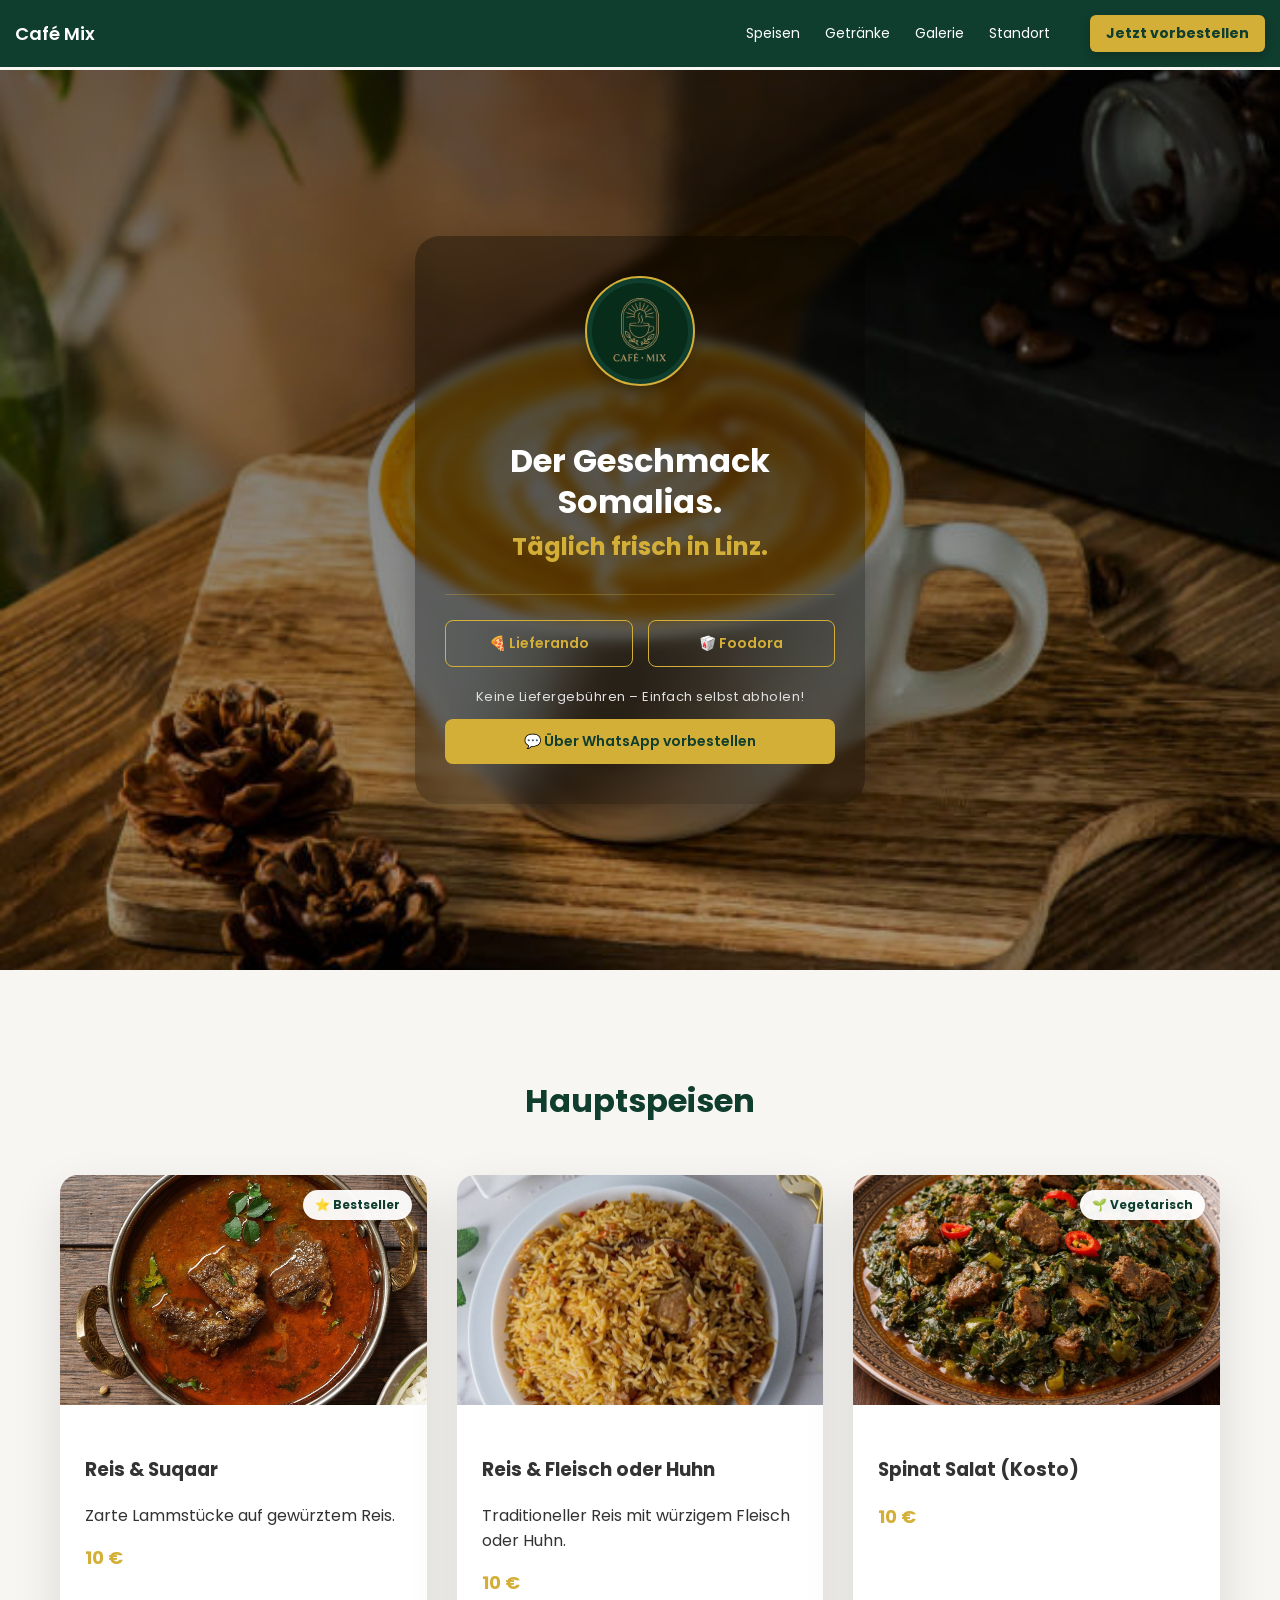
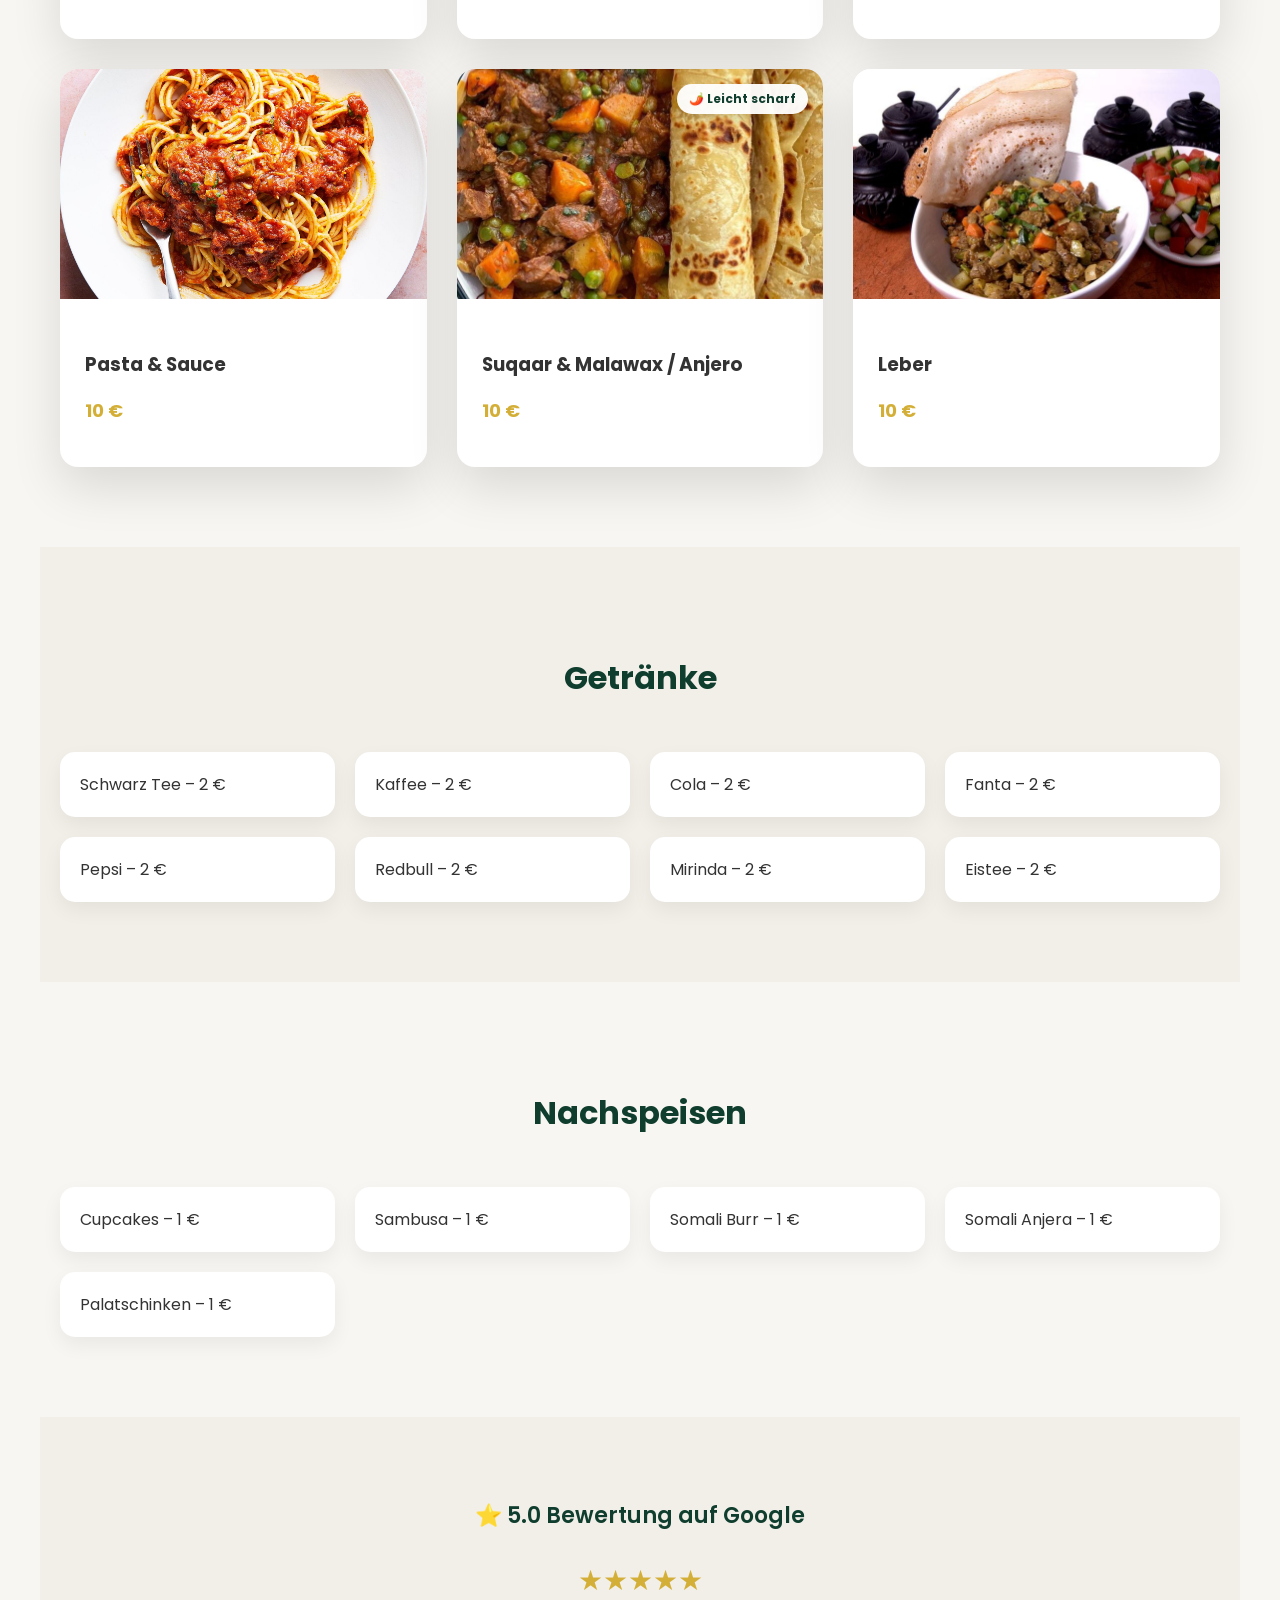
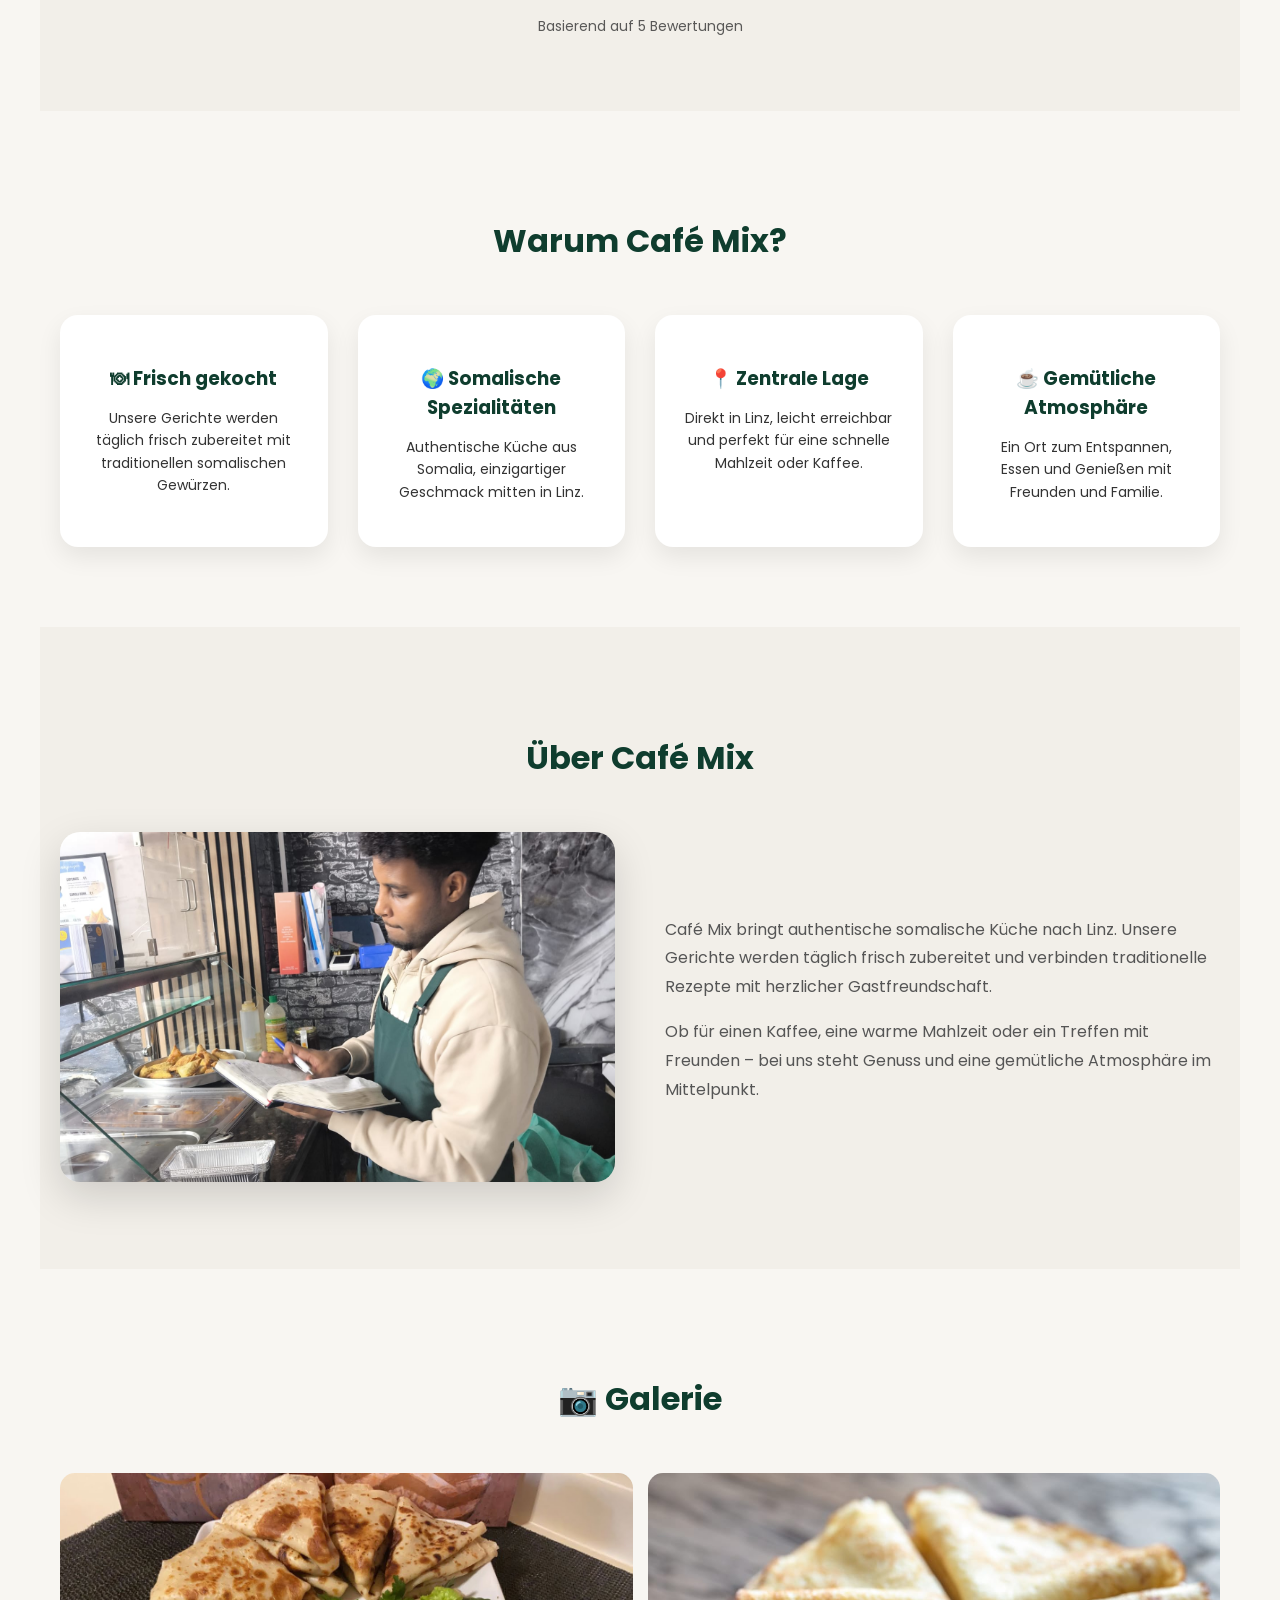
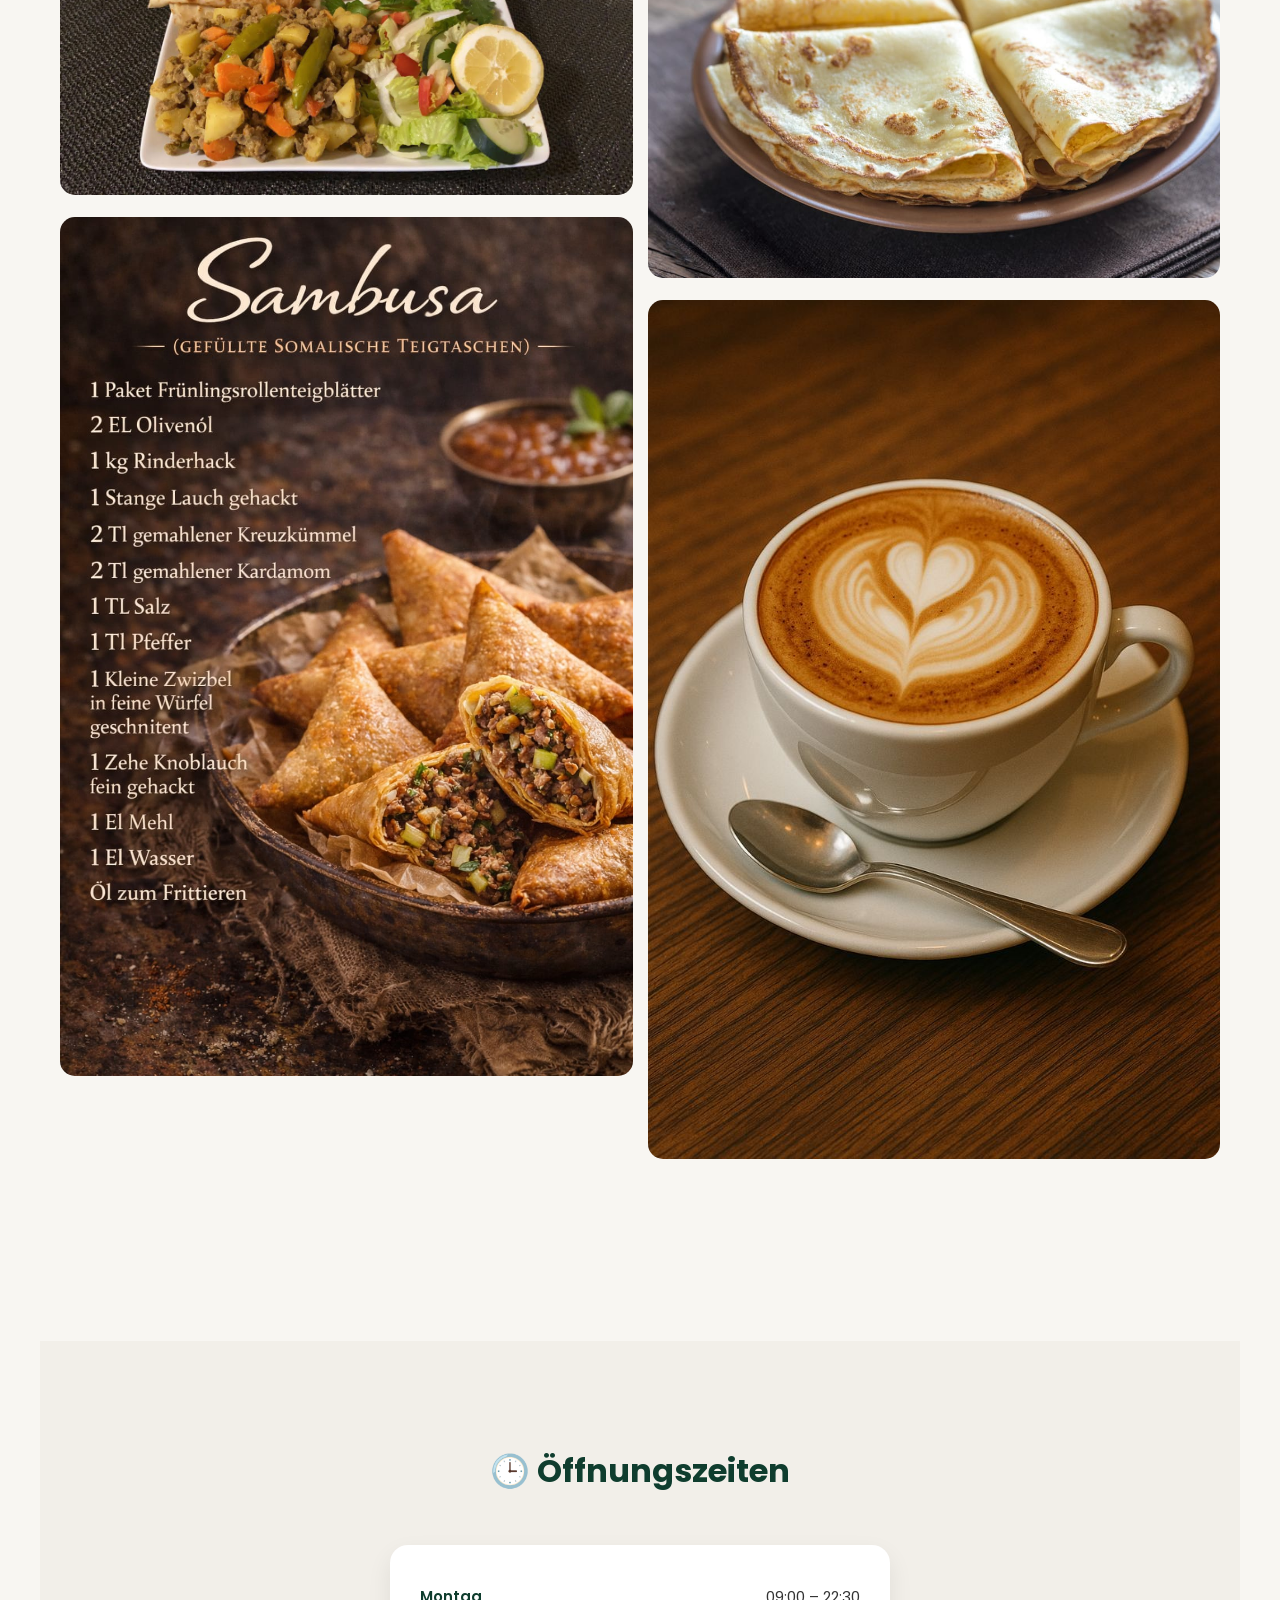
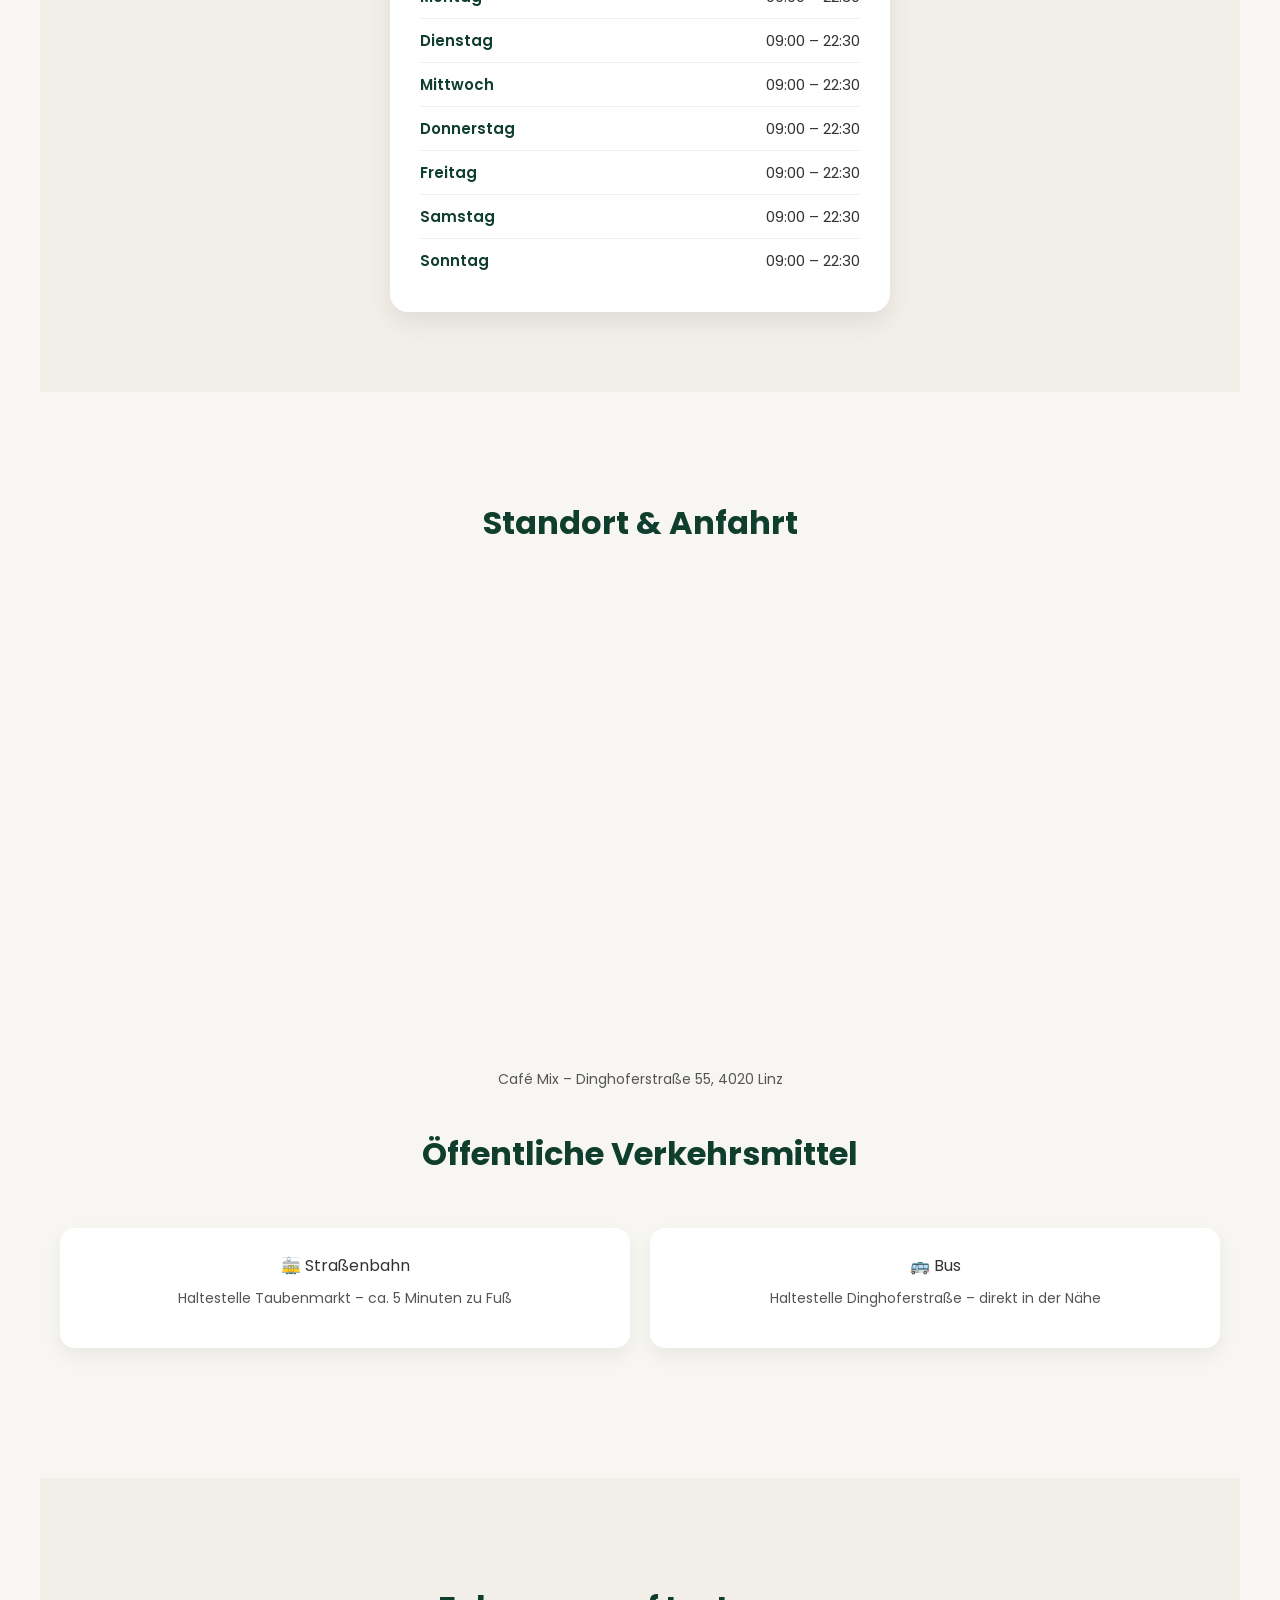
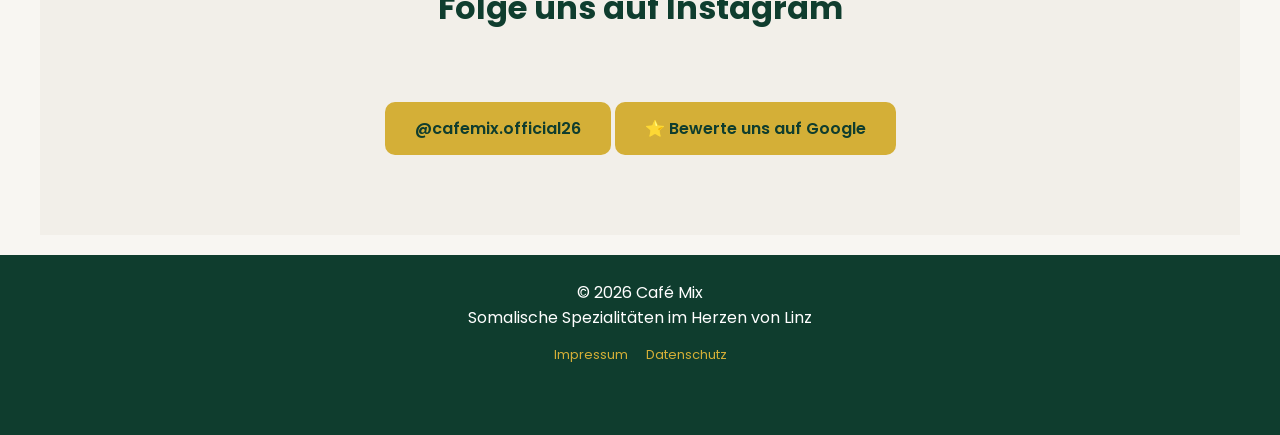
==== commit ebdb3ef5: "Update index.html" ====
--- a/index.html
+++ b/index.html
@@ -33,7 +33,7 @@
 <div class="hero-overlay">
 <img src="logo.png" alt="Café Mix Logo">
 
-<h1 style="font-size:32px; margin-bottom:25px; line-height:1.3;">Authentische<br>Somali-Küche.<br><span style="color:#d4af37; font-size:24px;">Täglich frisch in Linz.</span></h1>
+<h1 style="font-size:32px; margin-bottom:25px; line-height:1.3;">Der Geschmack Somalias.<br><span style="color:#d4af37; font-size:24px;">Täglich frisch in Linz.</span></h1>
   
 <div class="hero-actions">
 <div class="button-group">
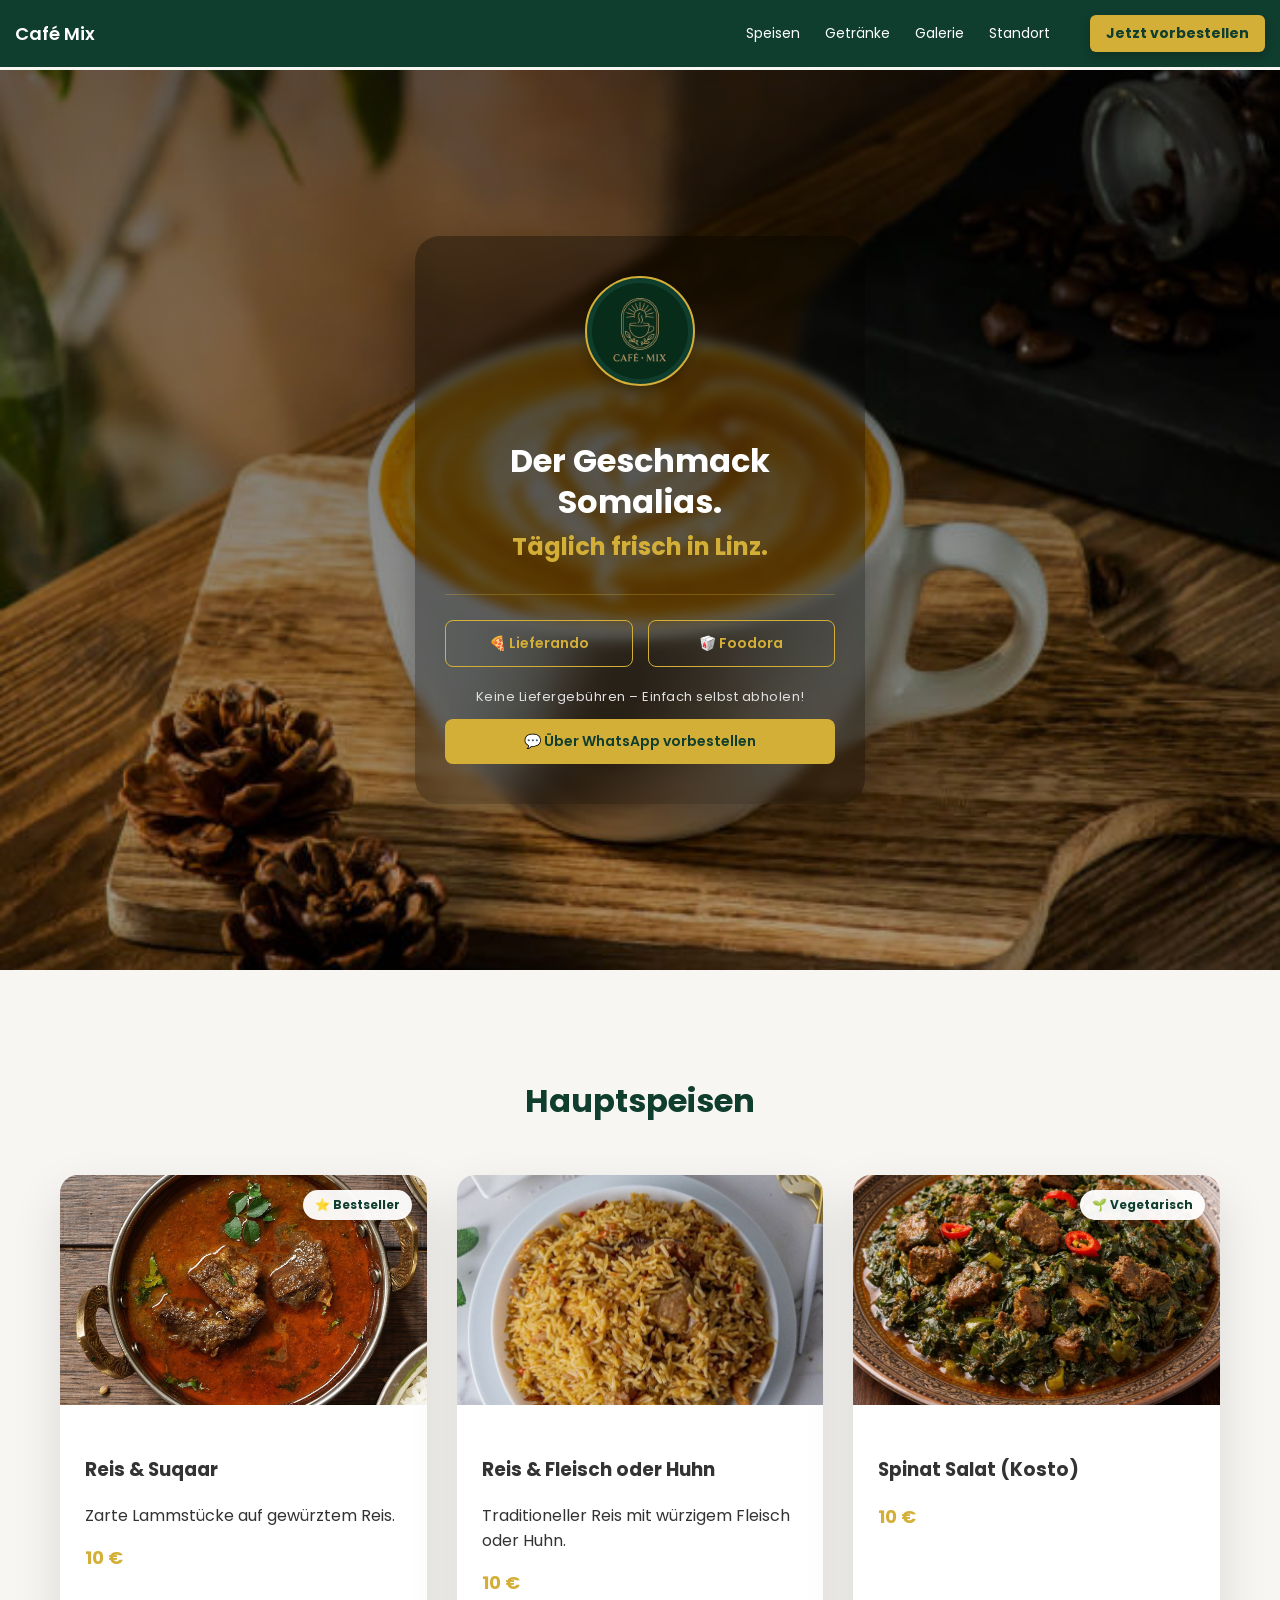
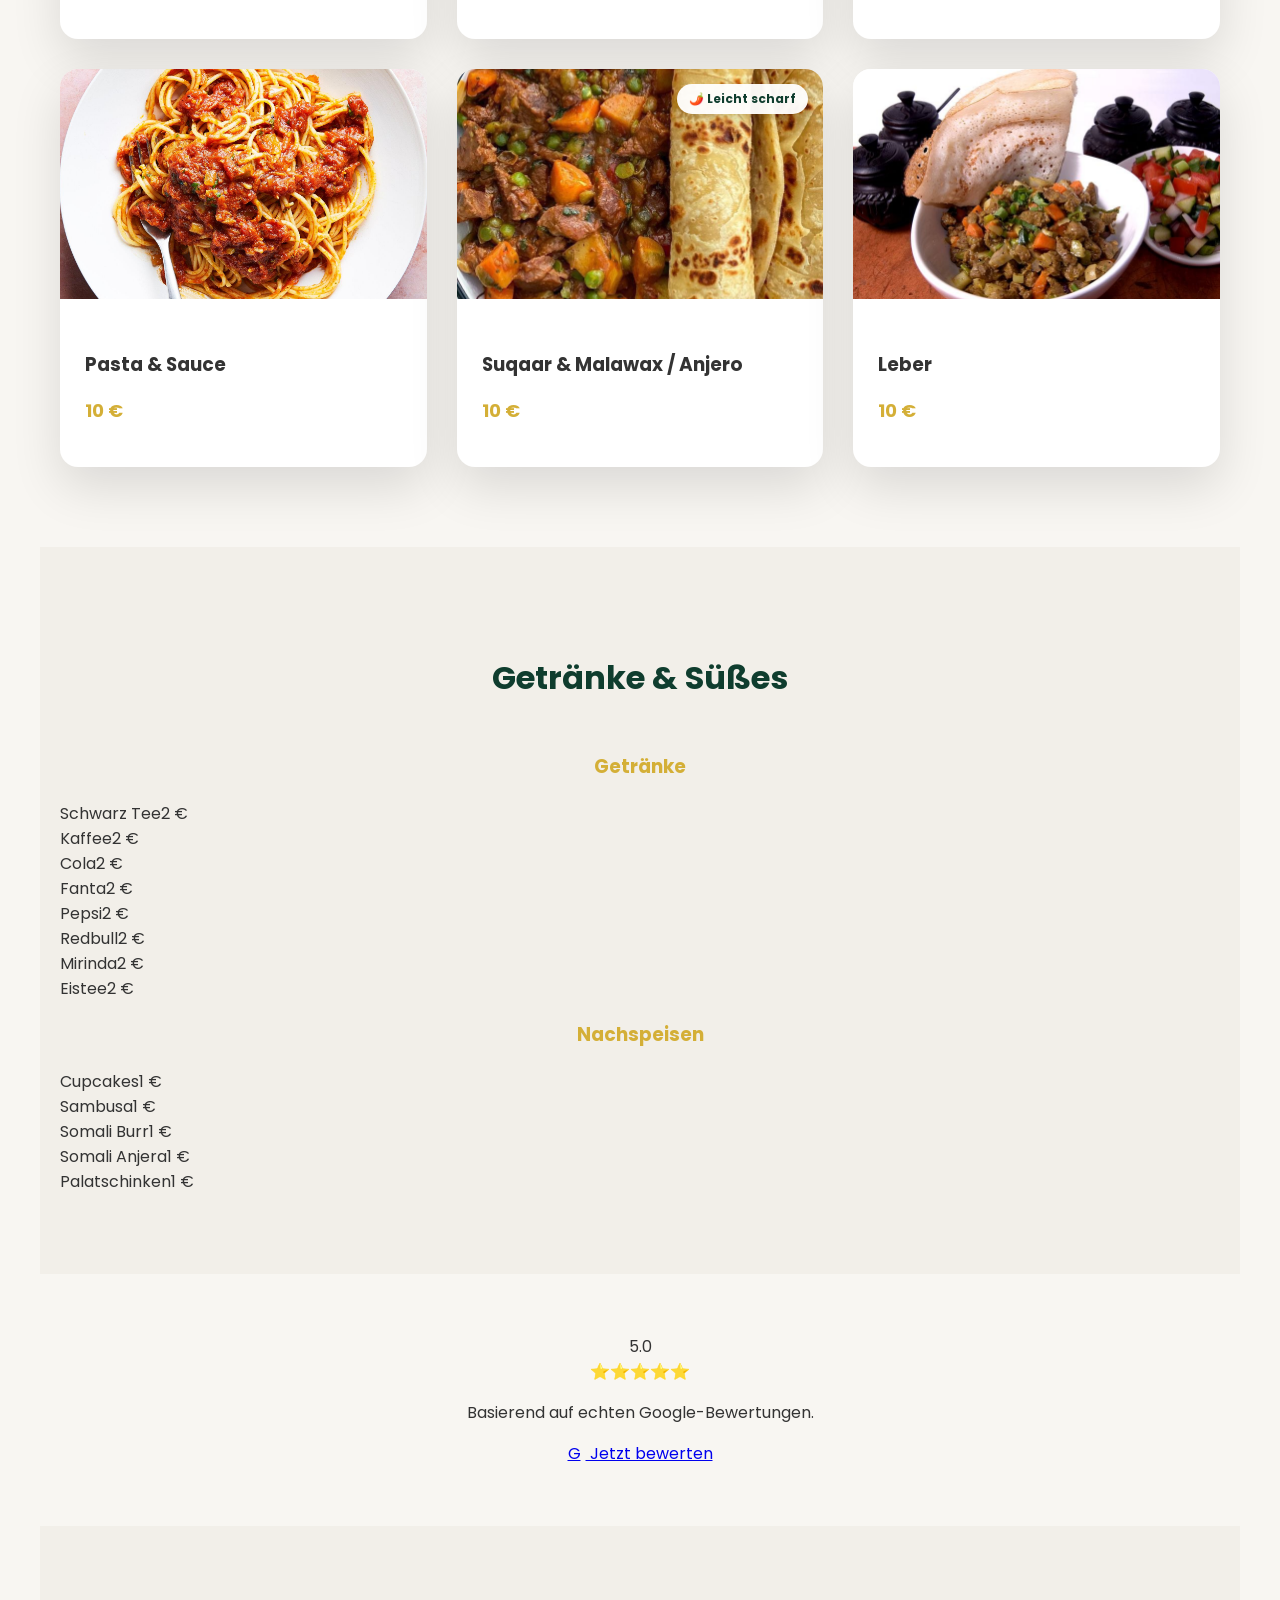
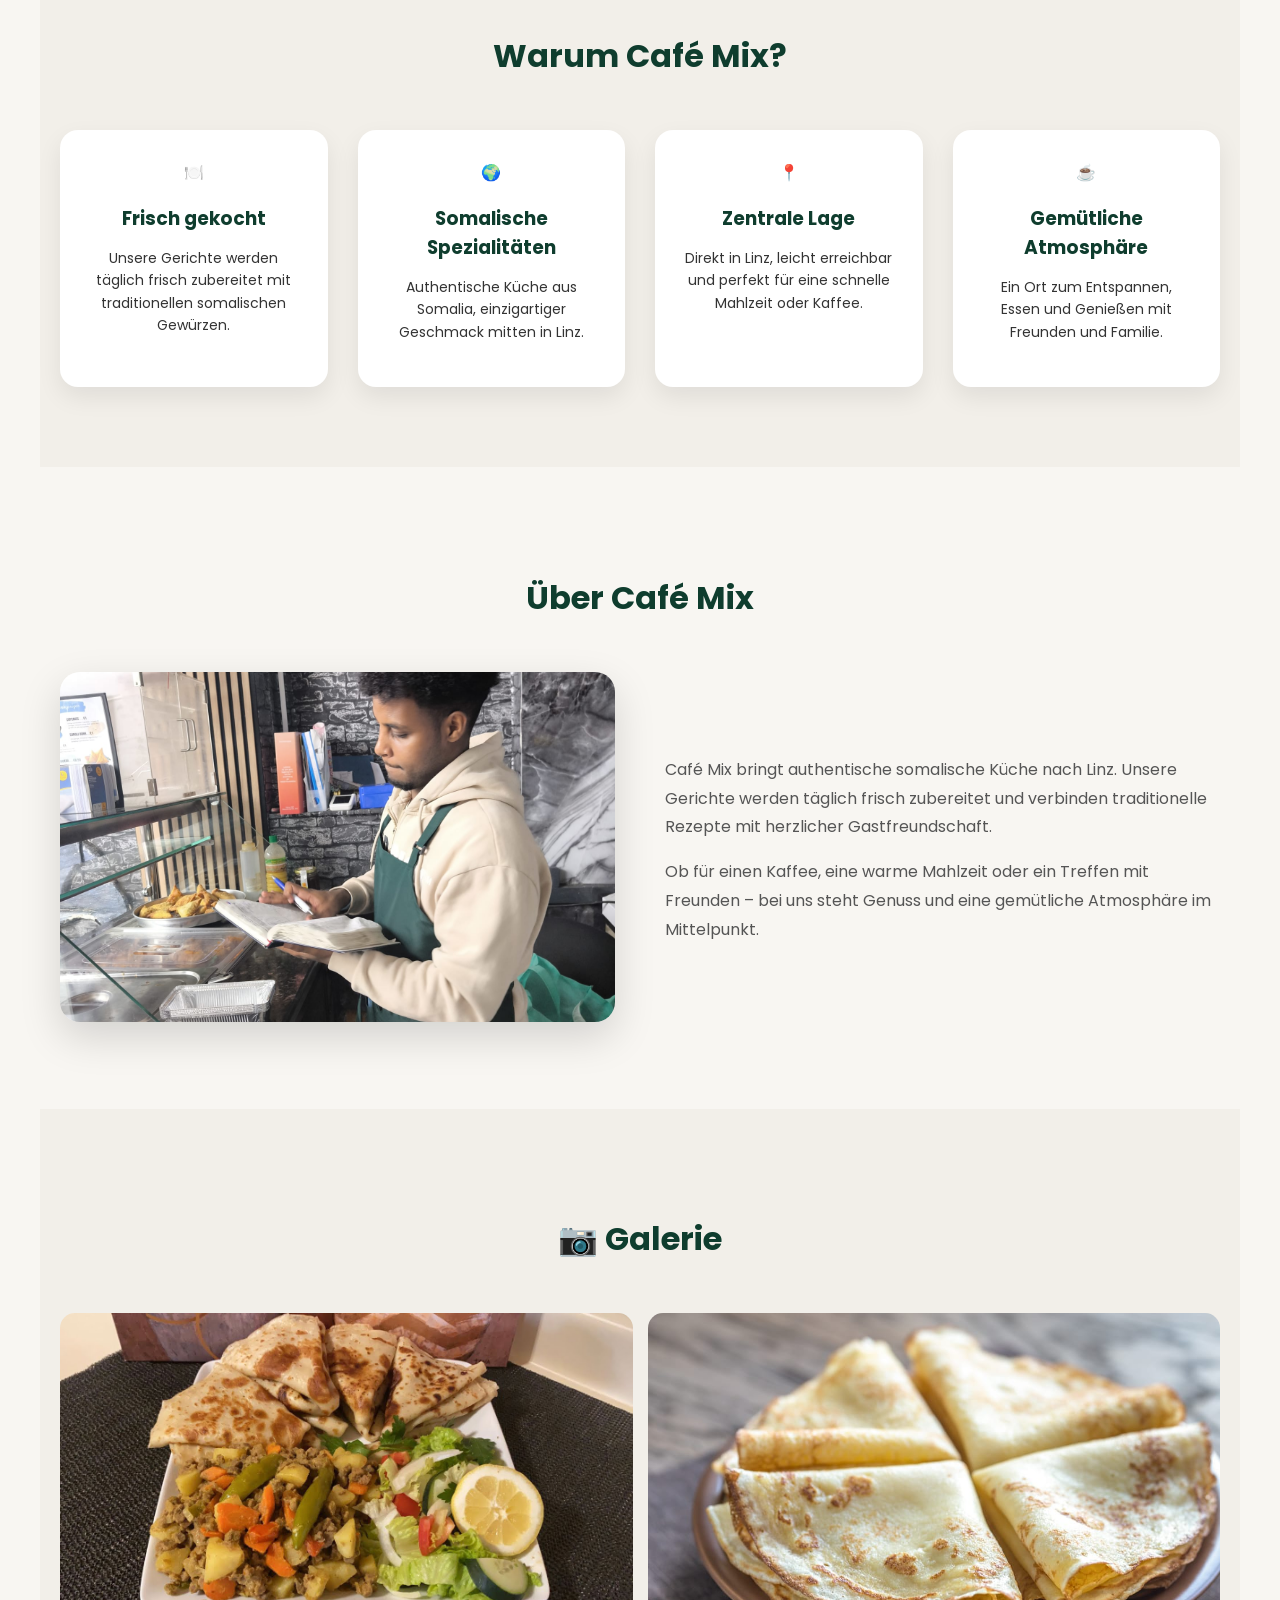
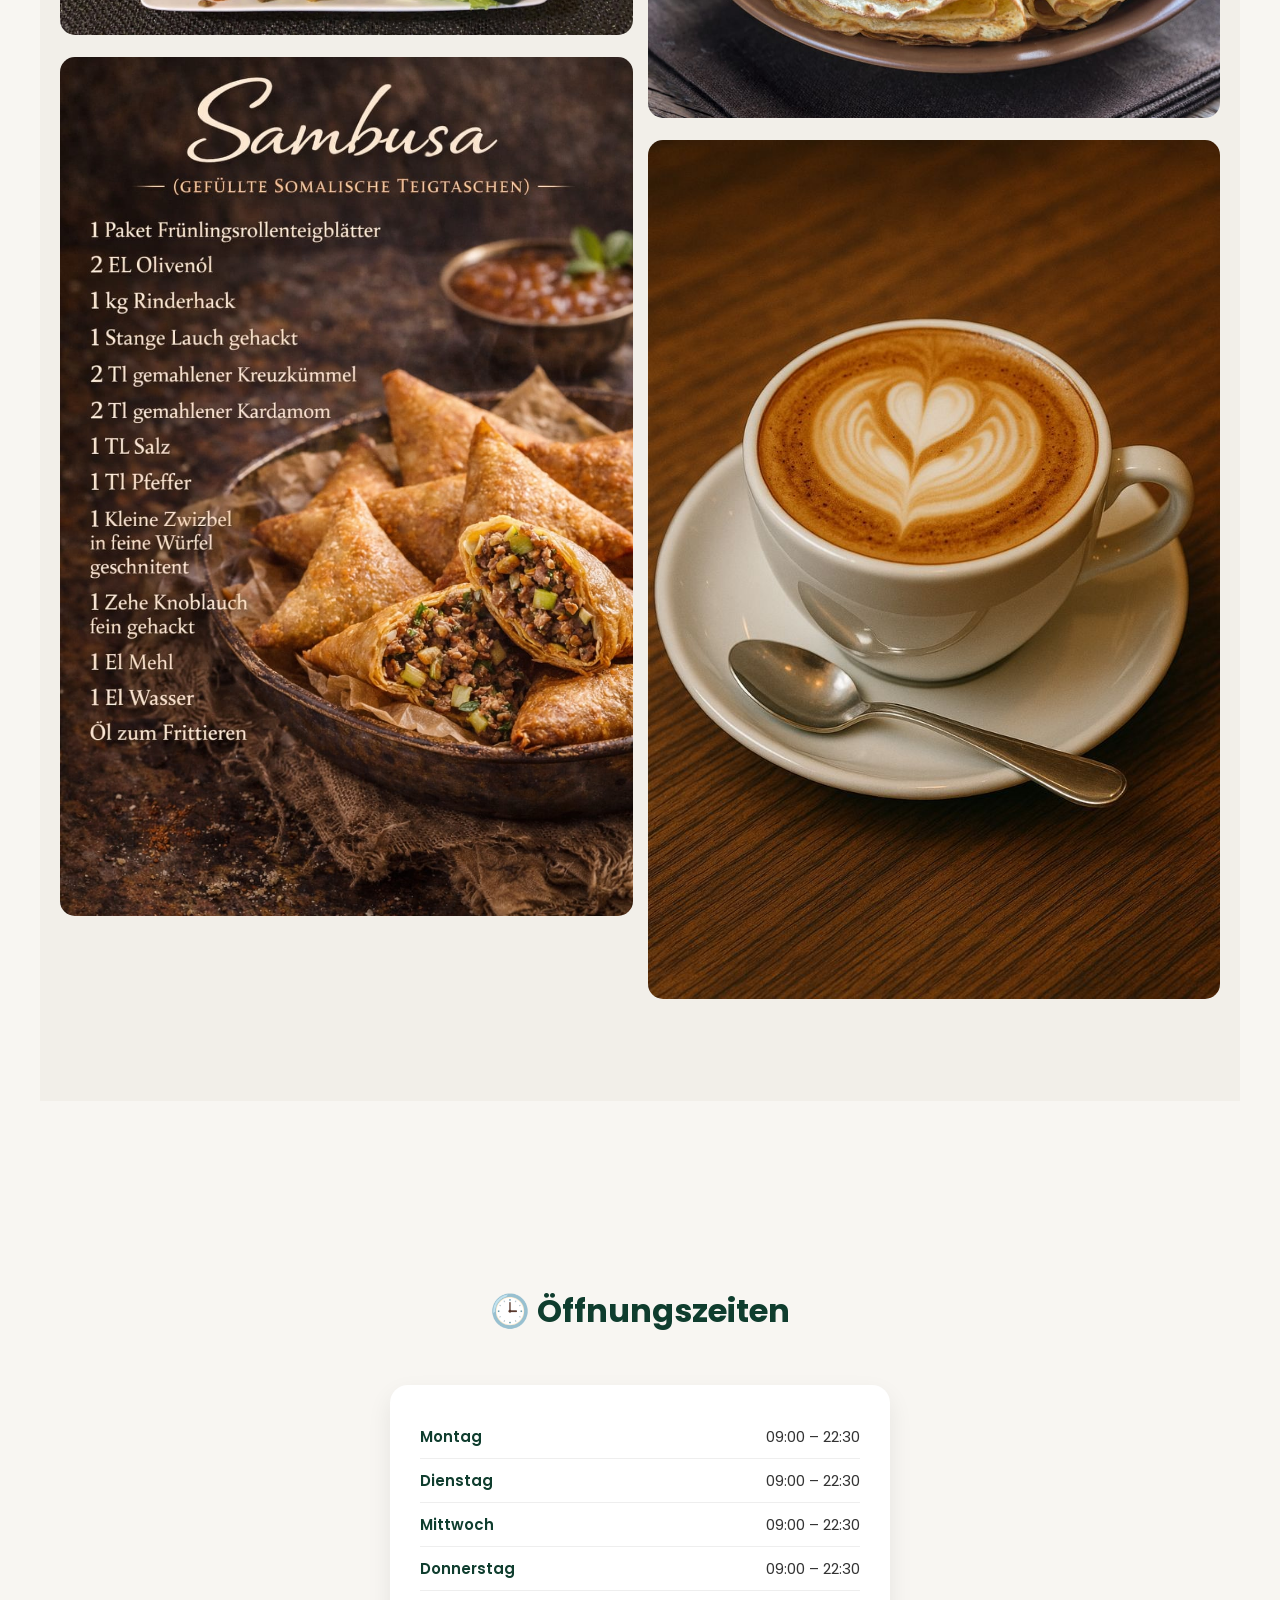
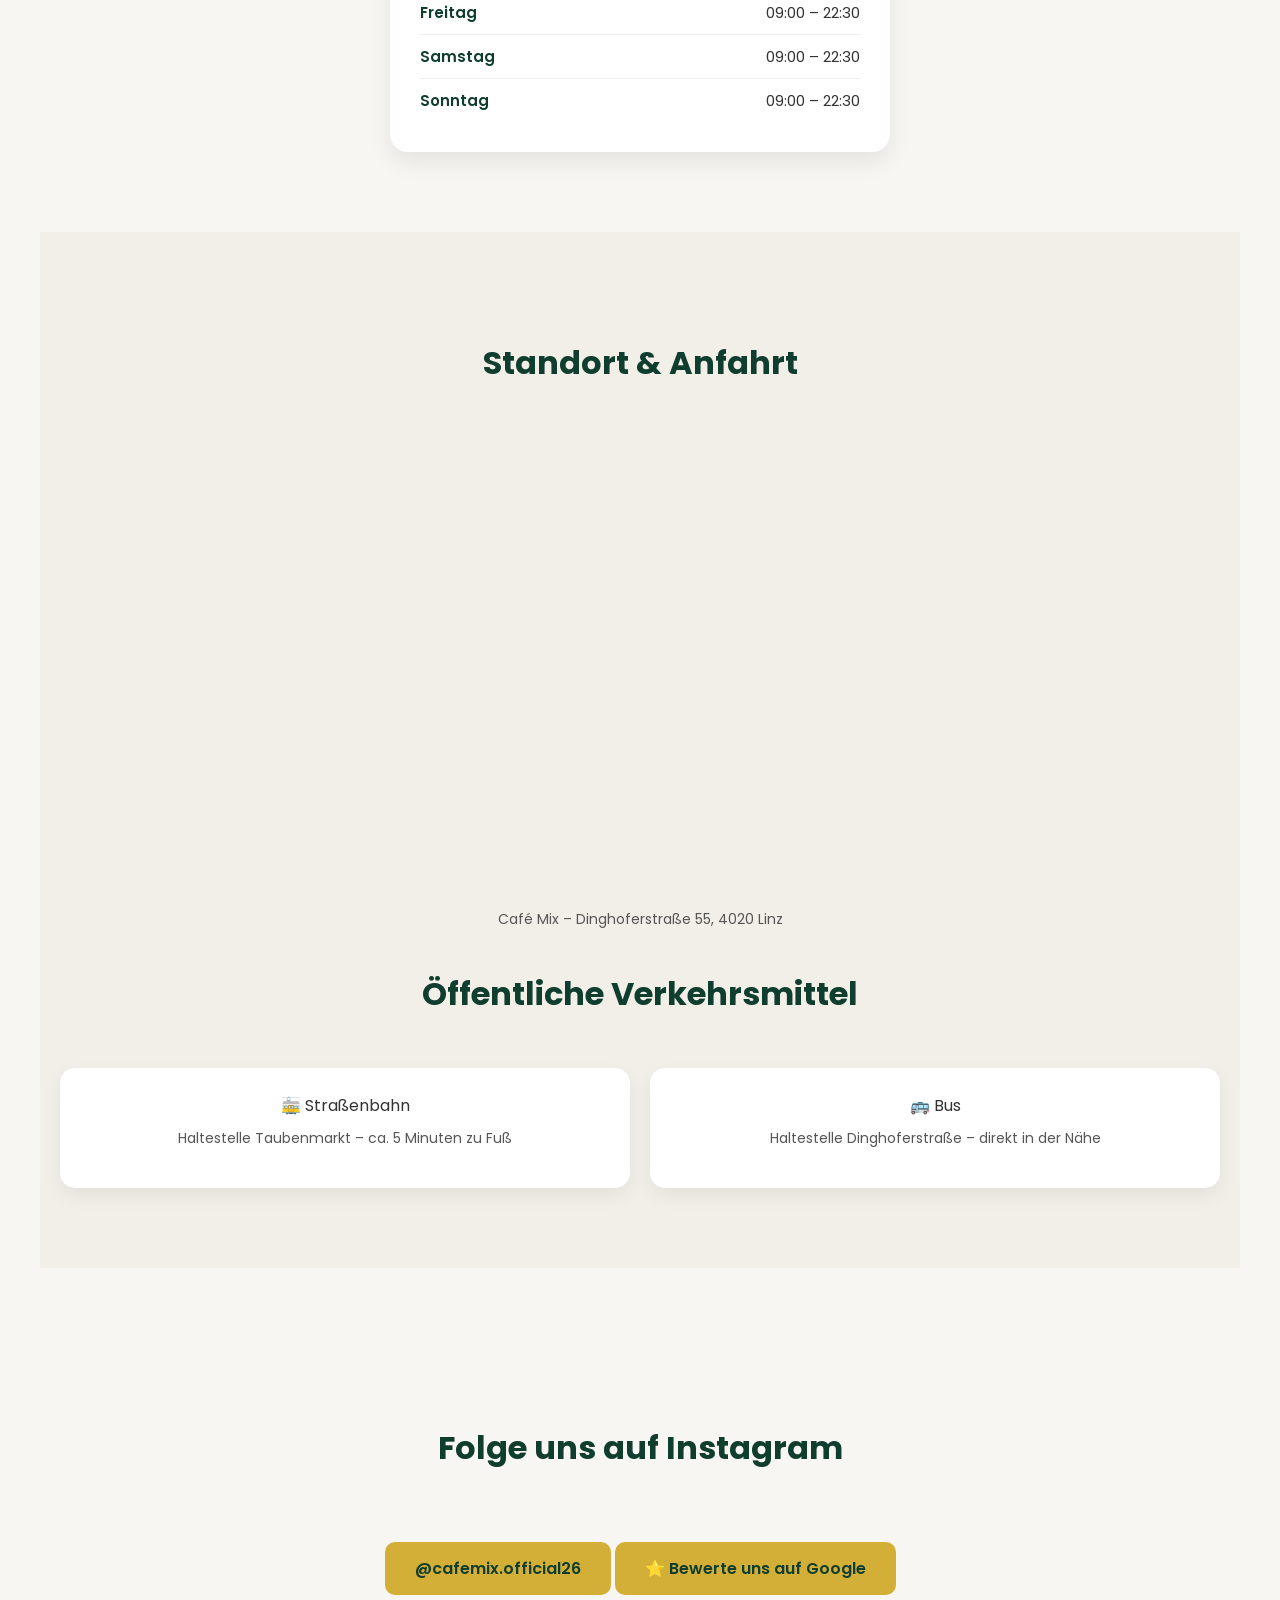
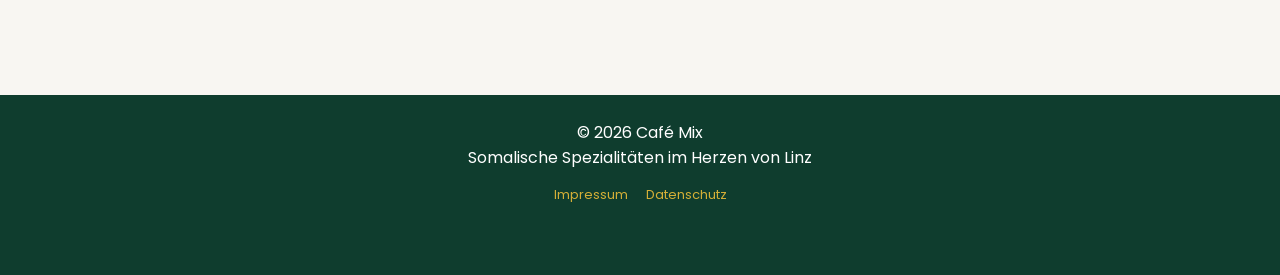
==== commit e4936acd: "Update index.html" ====
--- a/index.html
+++ b/index.html
@@ -112,80 +112,78 @@
 
 </section>
 
-<!-- GETRÄNKE -->
+<!-- GETRÄNKE & NACHSPEISEN (Premium Layout) -->
 <section class="section" id="getraenke">
-<h2>Getränke</h2>
-<div class="text-menu">
-<div class="text-item">Schwarz Tee – 2 €</div>
-<div class="text-item">Kaffee – 2 €</div>
-<div class="text-item">Cola – 2 €</div>
-<div class="text-item">Fanta – 2 €</div>
-<div class="text-item">Pepsi – 2 €</div>
-<div class="text-item">Redbull – 2 €</div>
-<div class="text-item">Mirinda – 2 €</div>
-<div class="text-item">Eistee – 2 €</div>
-</div>
-</section>
-
-<!-- NACHSPEISEN -->
-<section class="section">
-<h2>Nachspeisen</h2>
-<div class="text-menu">
-<div class="text-item">Cupcakes – 1 €</div>
-<div class="text-item">Sambusa – 1 €</div>
-<div class="text-item">Somali Burr – 1 €</div>
-<div class="text-item">Somali Anjera – 1 €</div>
-<div class="text-item">Palatschinken – 1 €</div>
-</div> 
-</section>
-  
-<!-- GOOGLE RATING -->
+  <h2>Getränke & Süßes</h2>
+  
+  <div class="menu-list-container">
+    <div class="menu-list-box">
+      <h3 style="text-align: center; color: #d4af37; margin-bottom: 20px;">Getränke</h3>
+      <div class="menu-list-item"><span>Schwarz Tee</span><span>2 €</span></div>
+      <div class="menu-list-item"><span>Kaffee</span><span>2 €</span></div>
+      <div class="menu-list-item"><span>Cola</span><span>2 €</span></div>
+      <div class="menu-list-item"><span>Fanta</span><span>2 €</span></div>
+      <div class="menu-list-item"><span>Pepsi</span><span>2 €</span></div>
+      <div class="menu-list-item"><span>Redbull</span><span>2 €</span></div>
+      <div class="menu-list-item"><span>Mirinda</span><span>2 €</span></div>
+      <div class="menu-list-item"><span>Eistee</span><span>2 €</span></div>
+    </div>
+
+    <div class="menu-list-box">
+      <h3 style="text-align: center; color: #d4af37; margin-bottom: 20px;">Nachspeisen</h3>
+      <div class="menu-list-item"><span>Cupcakes</span><span>1 €</span></div>
+      <div class="menu-list-item"><span>Sambusa</span><span>1 €</span></div>
+      <div class="menu-list-item"><span>Somali Burr</span><span>1 €</span></div>
+      <div class="menu-list-item"><span>Somali Anjera</span><span>1 €</span></div>
+      <div class="menu-list-item"><span>Palatschinken</span><span>1 €</span></div>
+    </div>
+  </div>
+</section>
+  
+<!-- GOOGLE RATING (Premium Trust Card) -->
 <section class="section rating">
-
-<p class="rating-score">
-⭐ 5.0 Bewertung auf Google
-</p>
-
-<p class="rating-stars">
-★★★★★
-</p>
-
-<p class="rating-count">
-Basierend auf 5 Bewertungen
-</p>
-
+  <div class="trust-card">
+    <div class="trust-score">5.0</div>
+    <div class="trust-stars">⭐⭐⭐⭐⭐</div>
+    <p class="trust-text">Basierend auf echten Google-Bewertungen.</p>
+    <a href="https://g.page/r/CbWvAvLFb3yIEBM/review" target="_blank" class="trust-btn">
+      <span style="font-size: 16px; margin-right: 5px;">G</span> Jetzt bewerten
+    </a>
+  </div>
 </section>
   
 <!-- WARUM CAFÉ MIX -->
 <section class="section why">
-<h2>Warum Café Mix?</h2>
-
-<div class="why-grid">
-
-<div class="why-box">
-<h3>🍽 Frisch gekocht</h3>
-<p>Unsere Gerichte werden täglich frisch zubereitet mit traditionellen somalischen Gewürzen.</p>
-</div>
-
-<div class="why-box">
-<h3>🌍 Somalische Spezialitäten</h3>
-<p>Authentische Küche aus Somalia, einzigartiger Geschmack mitten in Linz.</p>
-</div>
-
-<div class="why-box">
-<h3>📍 Zentrale Lage</h3>
-<p>Direkt in Linz, leicht erreichbar und perfekt für eine schnelle Mahlzeit oder Kaffee.</p>
-</div>
-
-<div class="why-box">
-<h3>☕ Gemütliche Atmosphäre</h3>
-<p>Ein Ort zum Entspannen, Essen und Genießen mit Freunden und Familie.</p>
-</div>
-
-</div>
-</section>
-
-
+  <h2>Warum Café Mix?</h2>
+
+  <div class="why-grid">
+    <div class="why-box">
+      <div class="why-icon">🍽️</div>
+      <h3>Frisch gekocht</h3>
+      <p>Unsere Gerichte werden täglich frisch zubereitet mit traditionellen somalischen Gewürzen.</p>
+    </div>
+
+    <div class="why-box">
+      <div class="why-icon">🌍</div>
+      <h3>Somalische Spezialitäten</h3>
+      <p>Authentische Küche aus Somalia, einzigartiger Geschmack mitten in Linz.</p>
+    </div>
+
+    <div class="why-box">
+      <div class="why-icon">📍</div>
+      <h3>Zentrale Lage</h3>
+      <p>Direkt in Linz, leicht erreichbar und perfekt für eine schnelle Mahlzeit oder Kaffee.</p>
+    </div>
+
+    <div class="why-box">
+      <div class="why-icon">☕</div>
+      <h3>Gemütliche Atmosphäre</h3>
+      <p>Ein Ort zum Entspannen, Essen und Genießen mit Freunden und Familie.</p>
+    </div>
+  </div>
+</section>
+
+  <!--Über Café MIX -->
 <section class="section about">
 
 <h2>Über Café Mix</h2>
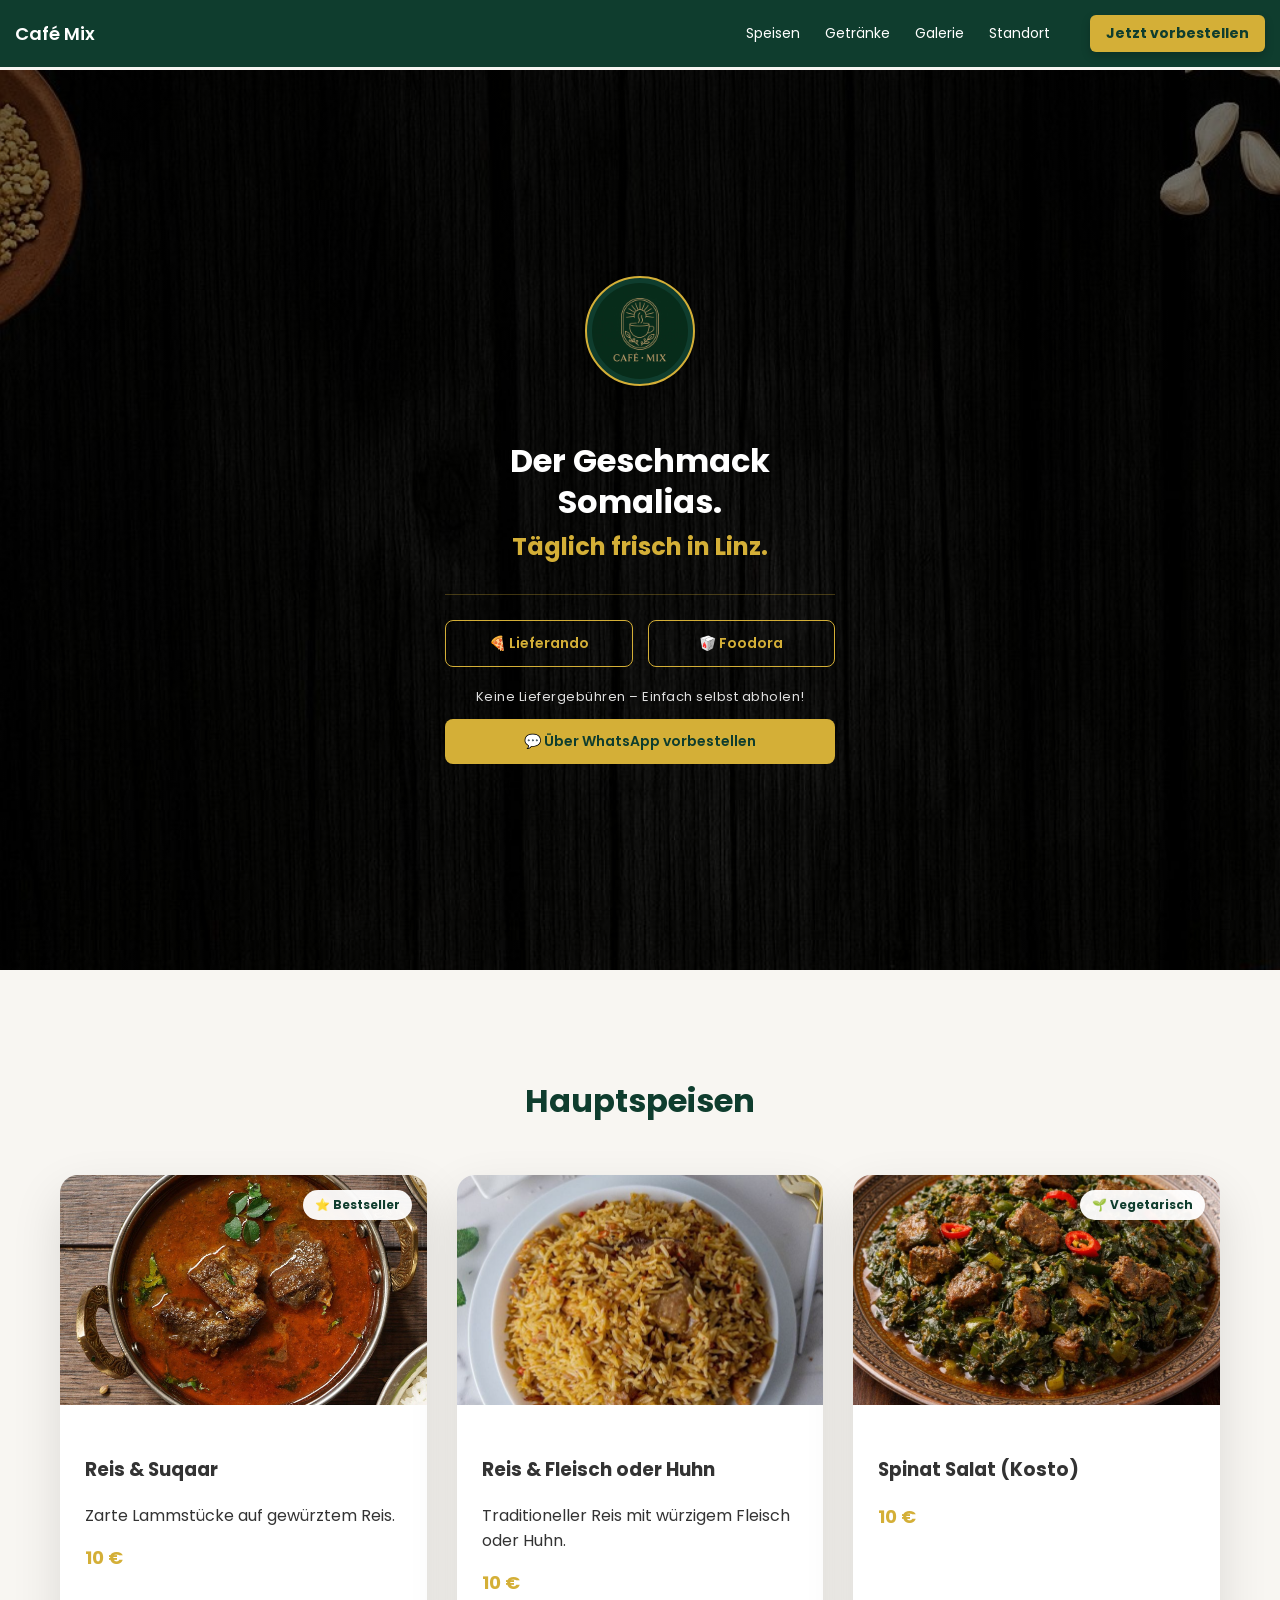
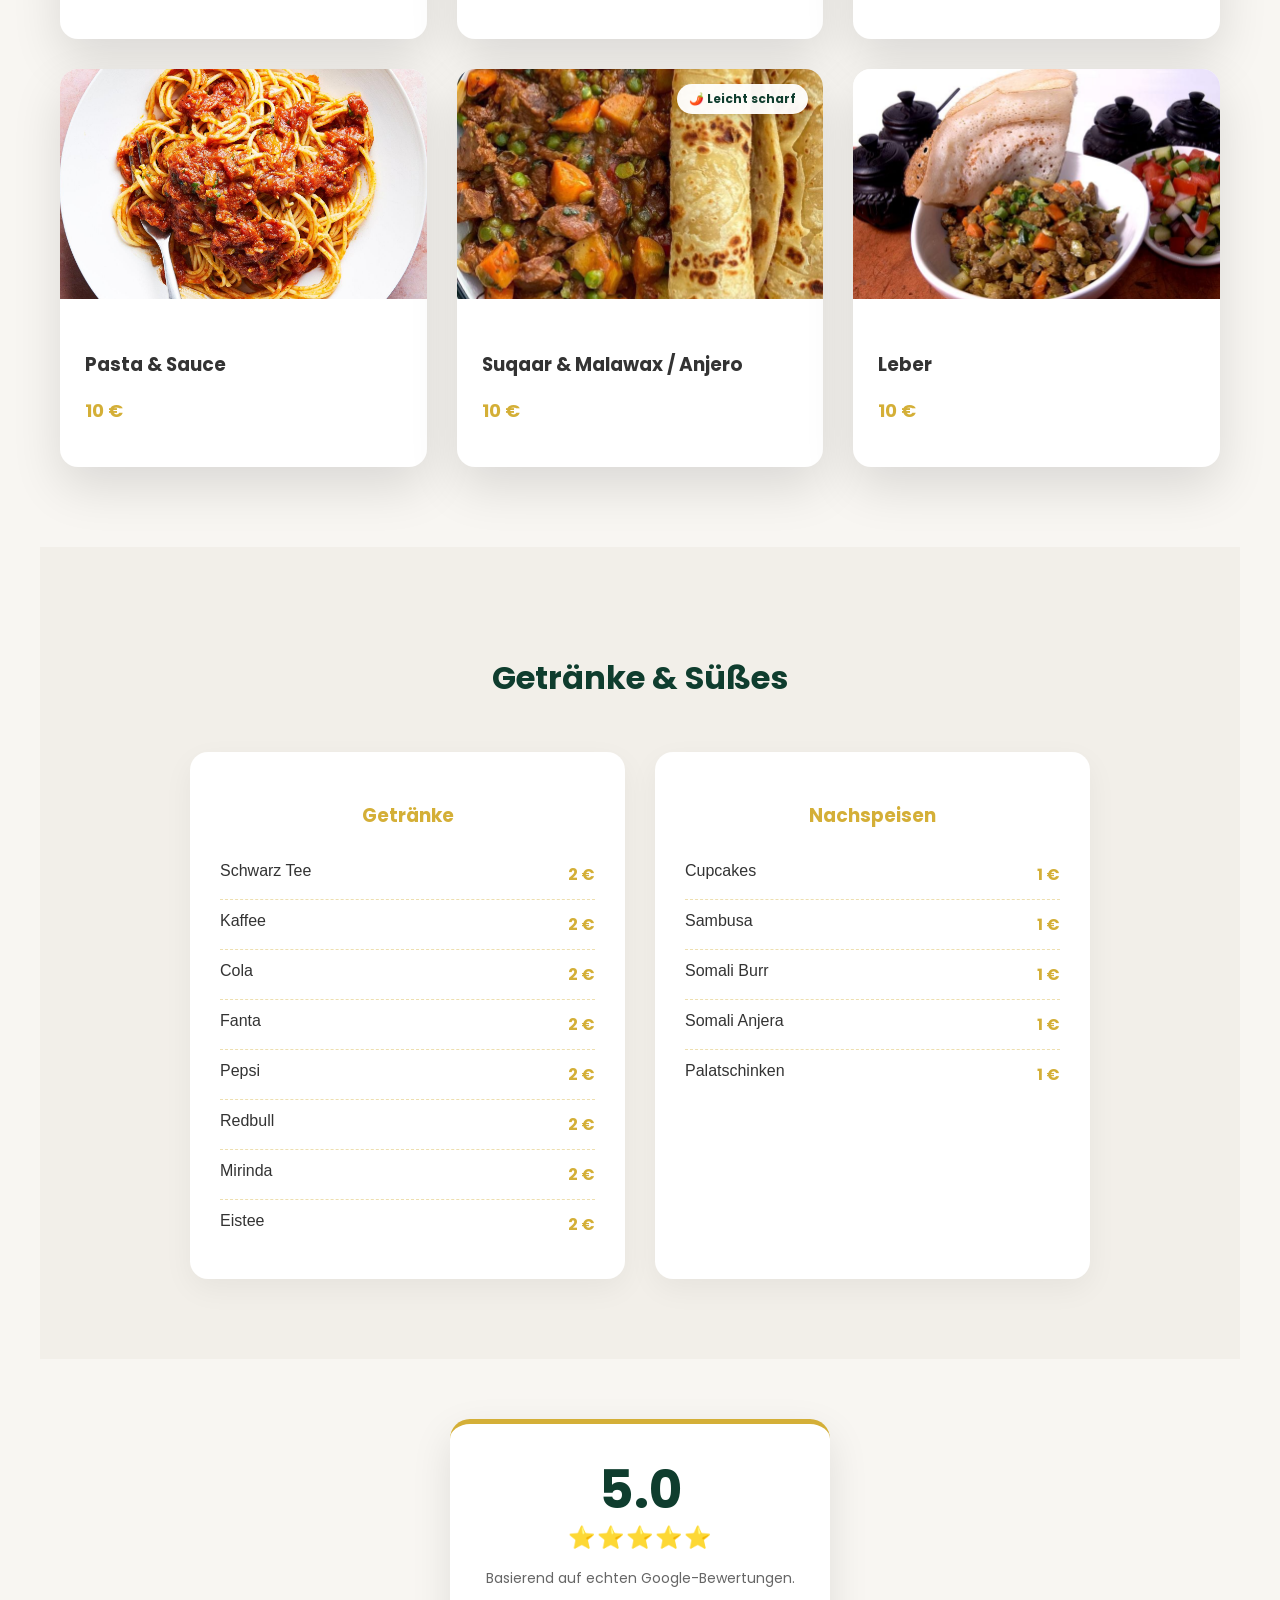
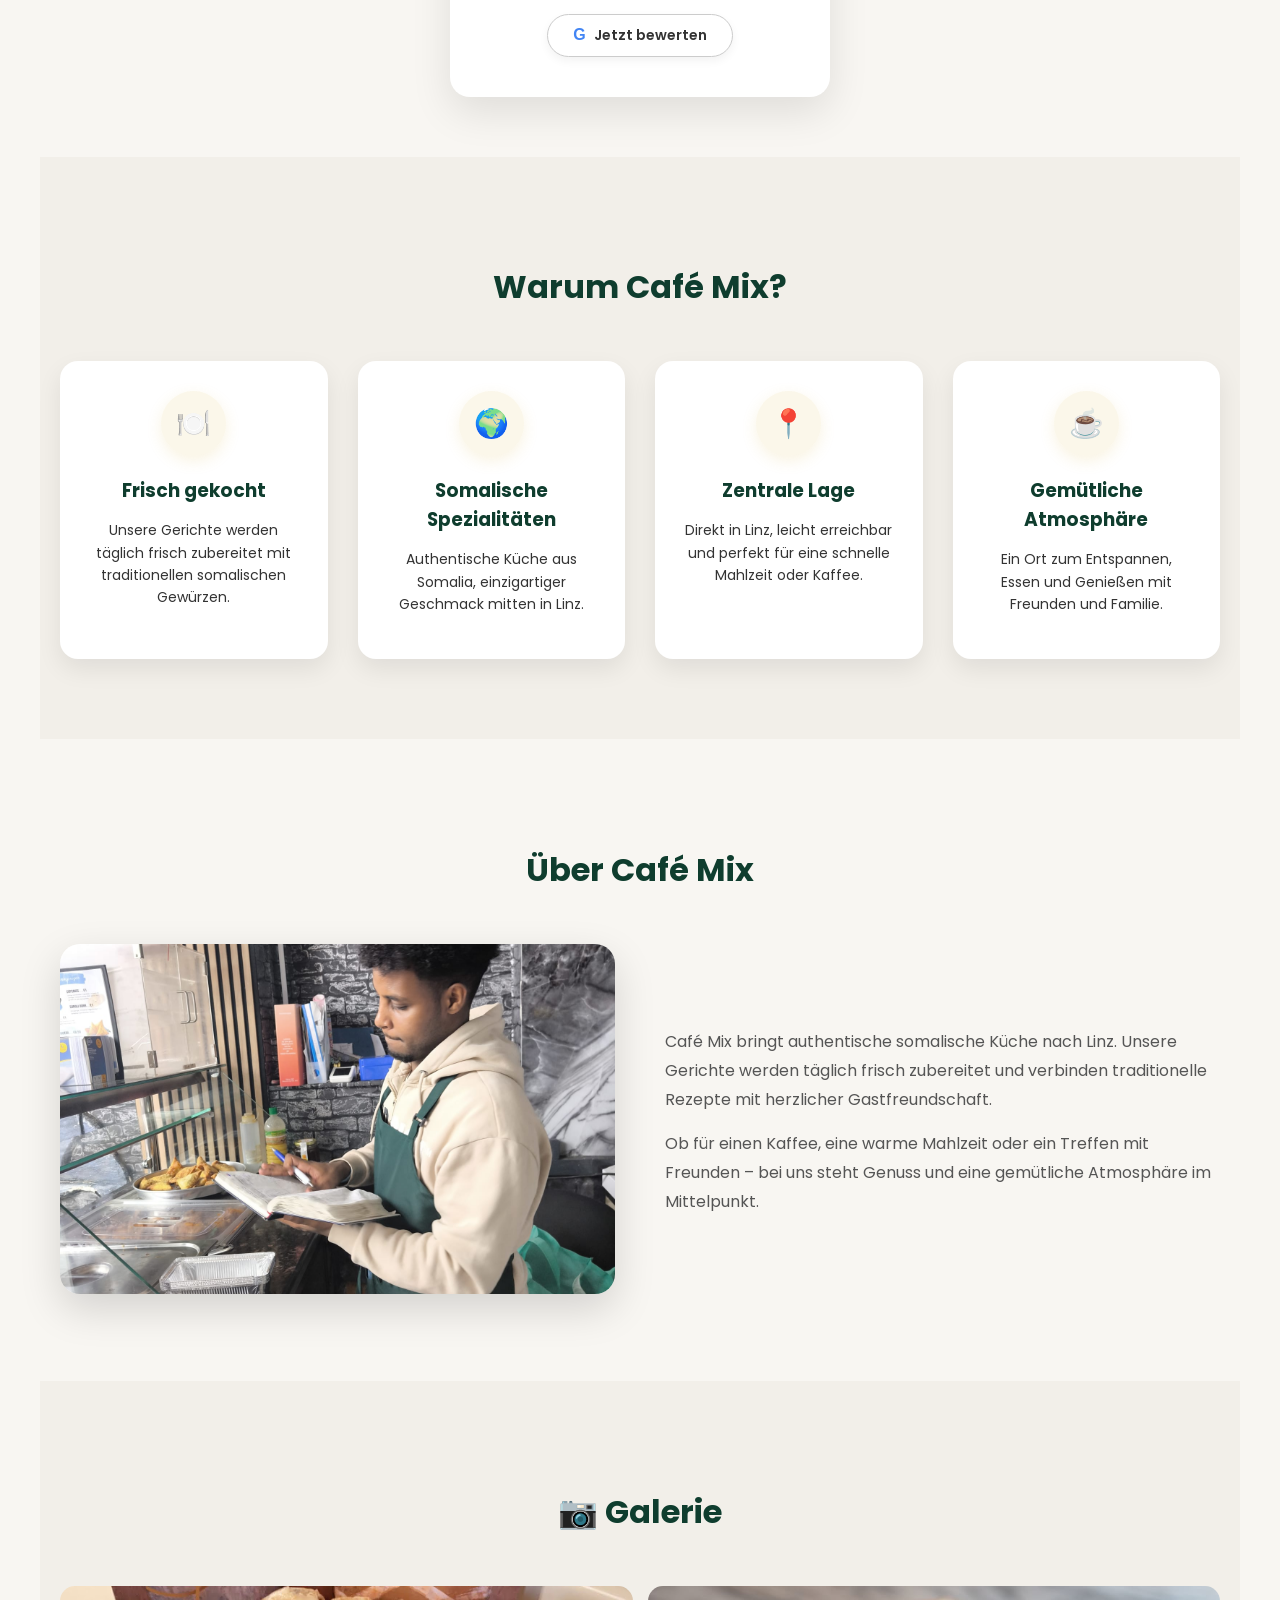
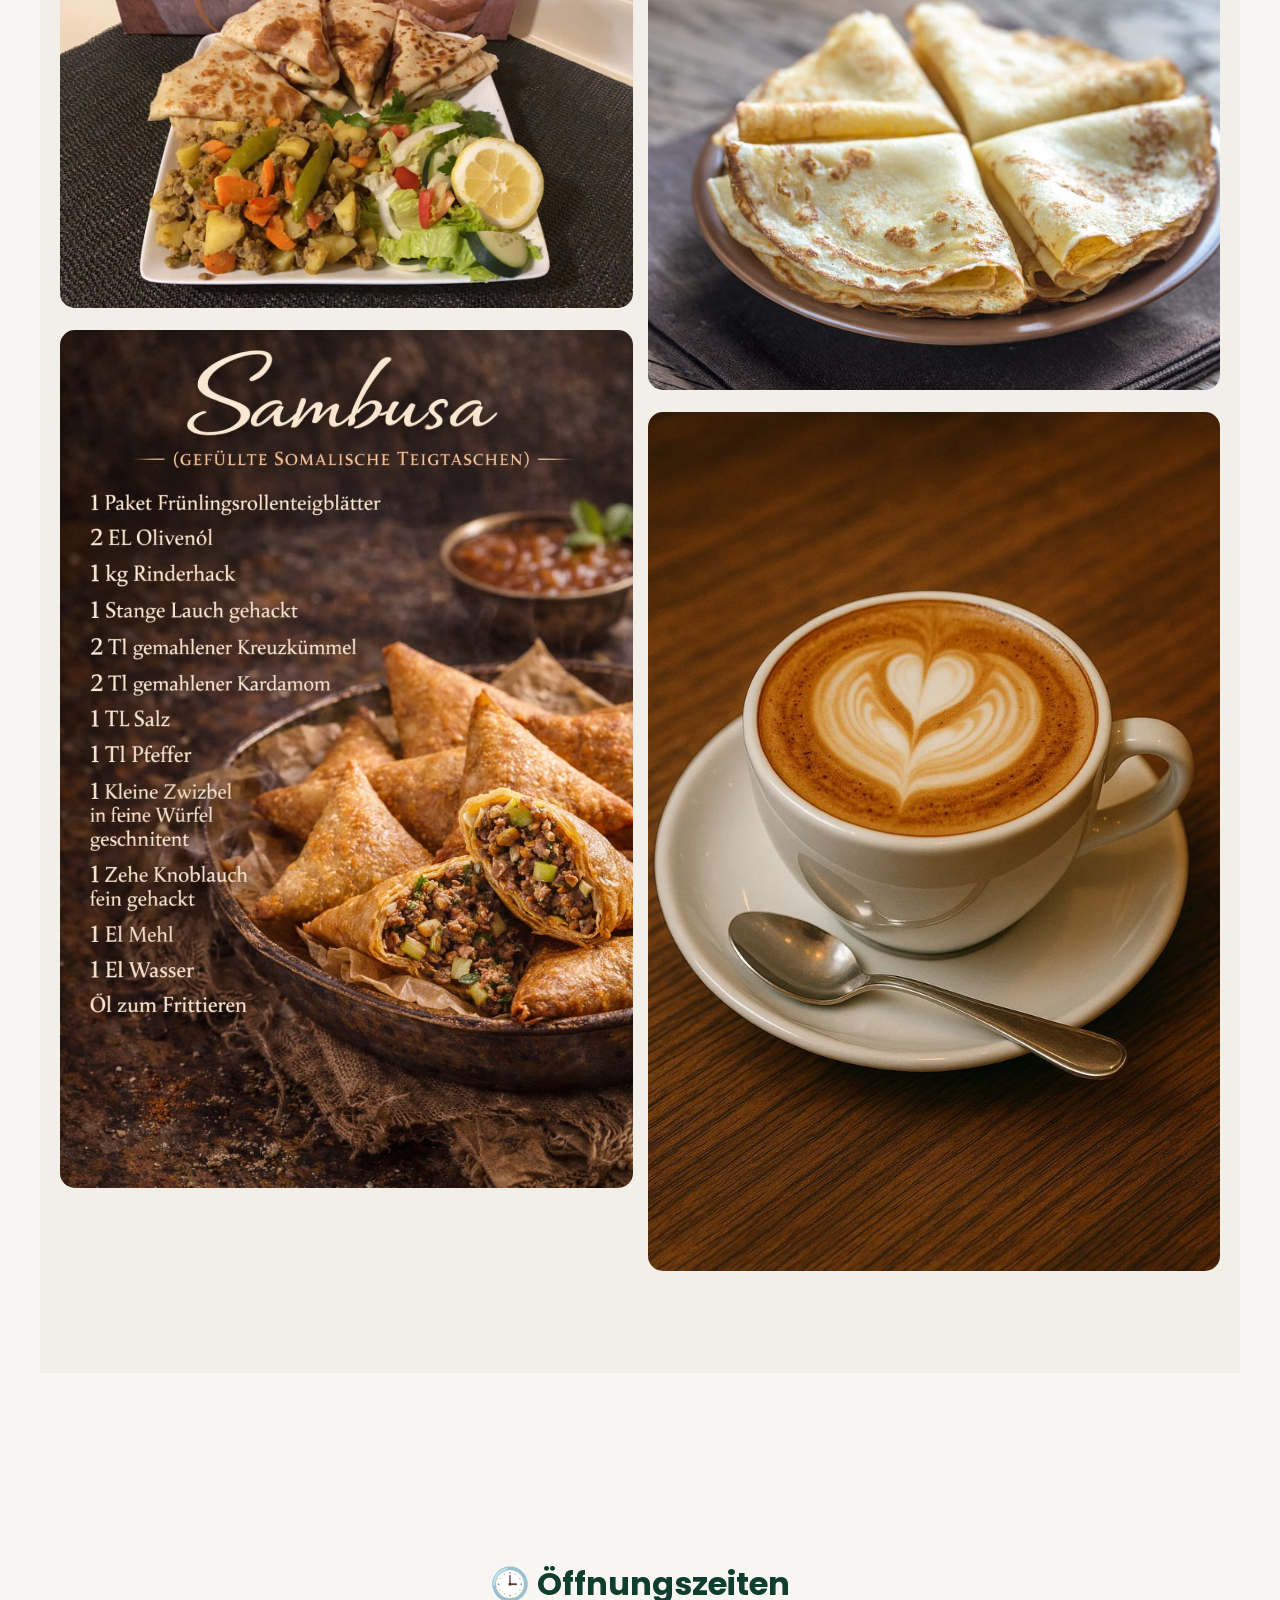
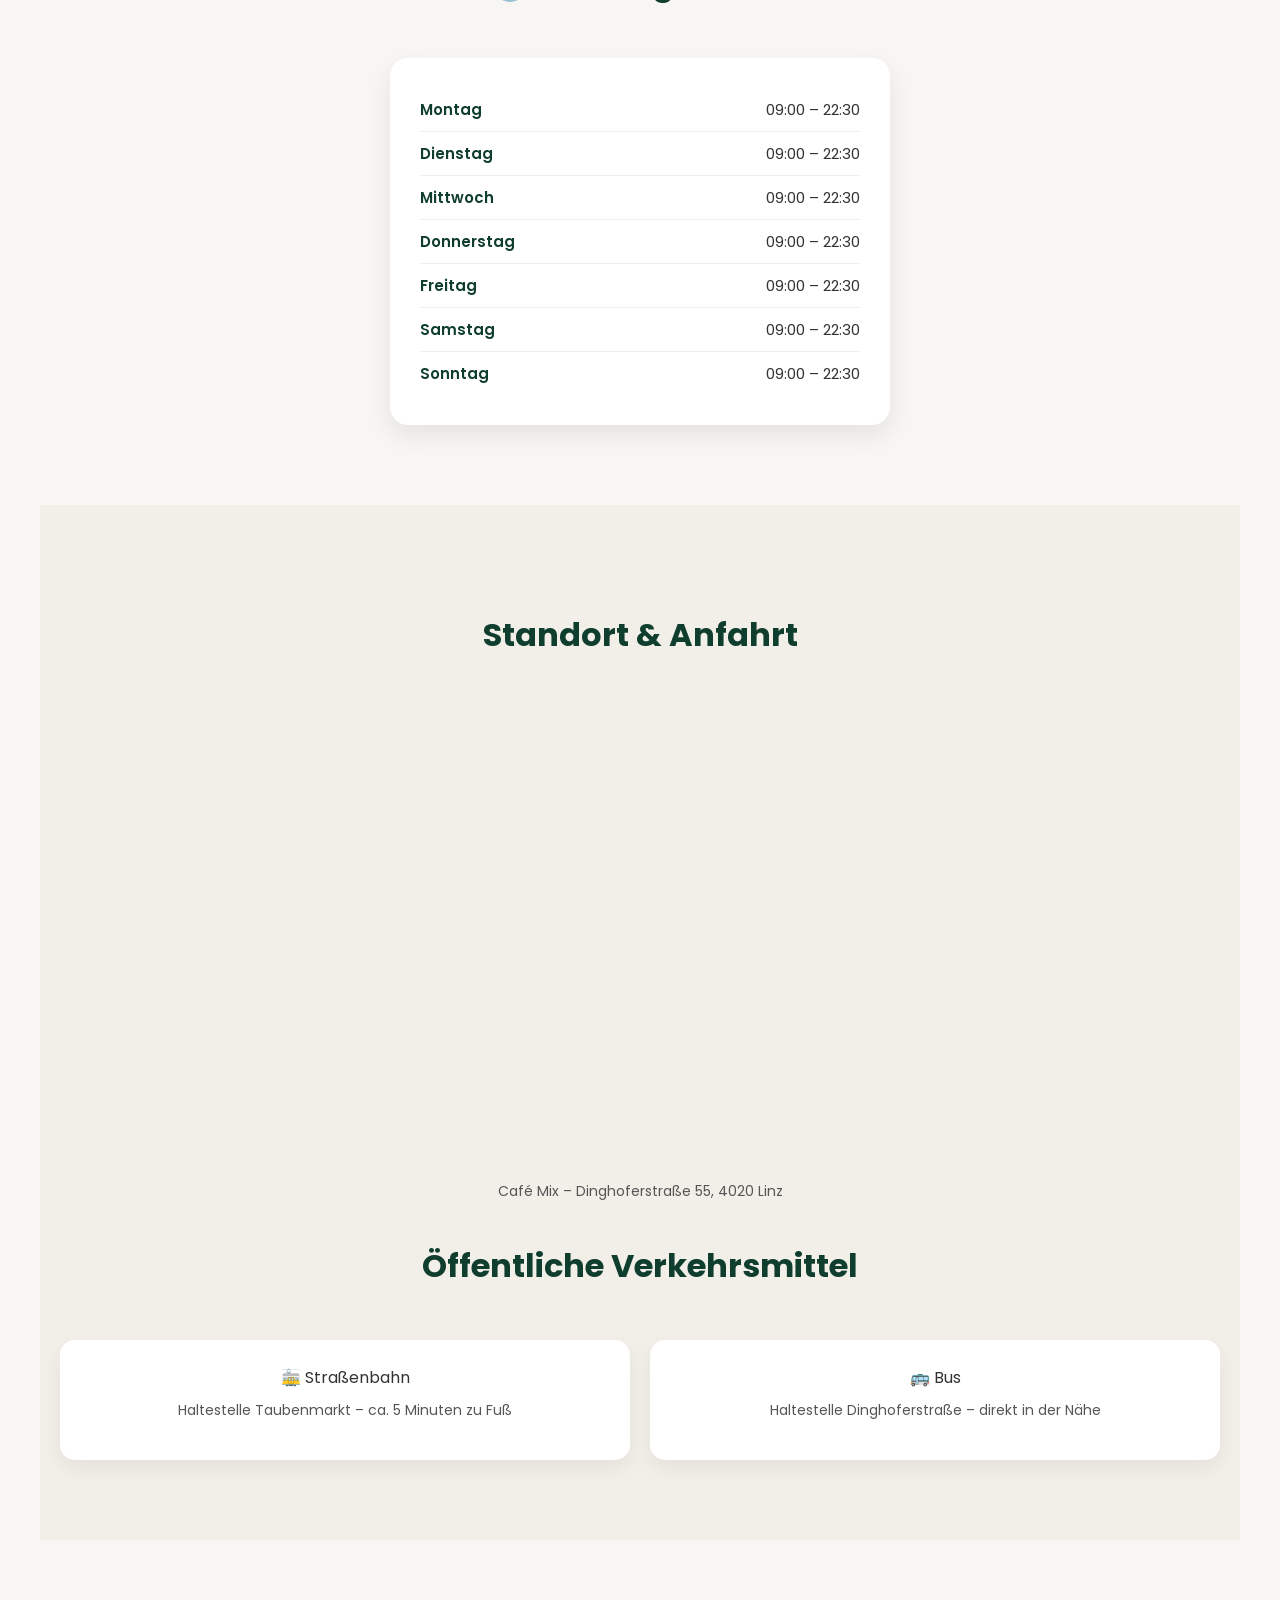
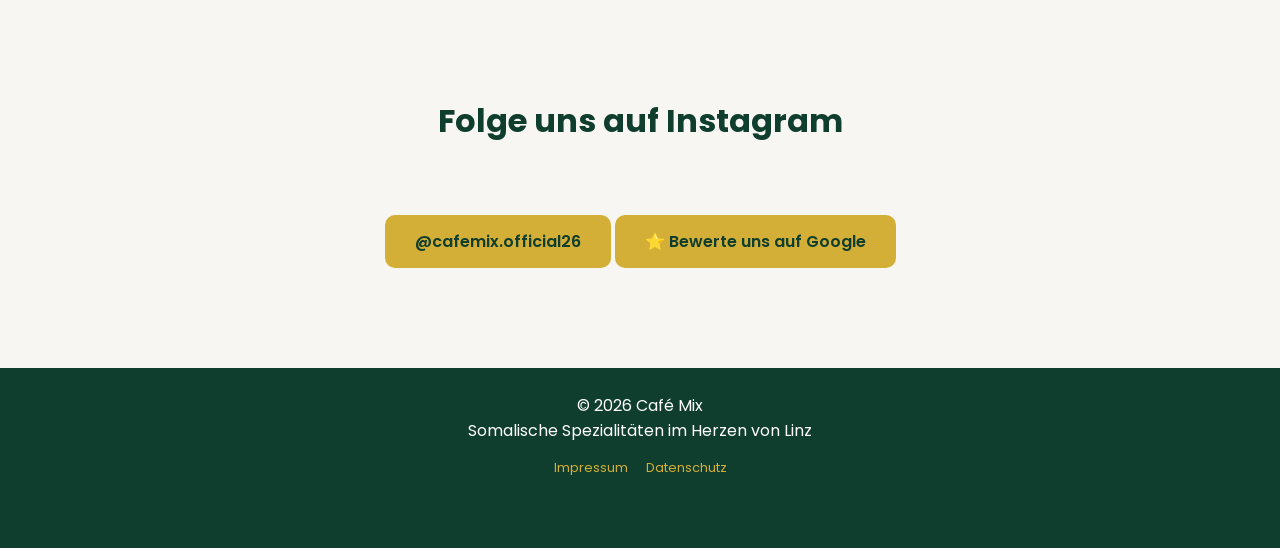
==== commit 66b8b436: "Update index.html" ====
--- a/index.html
+++ b/index.html
@@ -6,7 +6,7 @@
 <title>Café Mix – Somalisches Restaurant in Linz</title>
   
 <link href="https://fonts.googleapis.com/css2?family=Poppins:wght@300;400;600;700&display=swap" rel="stylesheet">
-<link rel="stylesheet" href="style.css?v=10">
+<link rel="stylesheet" href="style.css?v=15">
 </head>
 
 <body>
--- a/style.css
+++ b/style.css
@@ -107,19 +107,18 @@
 z-index: 0;
 }
 
-/* HERO BOX (Dunkel, halbtransparent) */
+/* HERO BOX (Unsichtbar für Premium-Look auf dunklem Holz) */
 .hero-overlay {
 position: relative;
 z-index: 2;
 text-align: center;
 color: white;
-background: rgba(0,0,0,0.35);
-backdrop-filter: blur(6px);
+background: transparent; /* Box unsichtbar gemacht */
+backdrop-filter: none; /* Blur-Effekt entfernt */
 padding: 40px 30px;
-border-radius: 25px;
 width: 90%;
 max-width: 450px;
-box-shadow: 0 20px 40px rgba(0,0,0,0.3);
+box-shadow: none; /* Schatten entfernt */
 animation: fadeUp 0.9s ease-out forwards;
 will-change: transform, opacity;
 }
@@ -471,6 +470,105 @@
 100% { opacity: 1; transform: translateY(0); }
 }
 
+/* =========================================
+   PREMIUM UPGRADES (MENÜ, RATING, ICONS) 
+   ========================================= */
+
+/* 1. Edles Listen-Menü (Getränke & Nachspeisen) */
+.menu-list-container {
+  display: grid;
+  grid-template-columns: repeat(auto-fit, minmax(300px, 1fr));
+  gap: 30px;
+  max-width: 900px;
+  margin: 0 auto;
+}
+.menu-list-box {
+  background: white;
+  padding: 30px;
+  border-radius: 18px;
+  box-shadow: 0 10px 30px rgba(0,0,0,0.05);
+}
+.menu-list-item {
+  display: flex;
+  justify-content: space-between;
+  padding: 12px 0;
+  border-bottom: 1px dashed rgba(212, 175, 55, 0.4);
+  font-size: 16px;
+  font-weight: 500;
+}
+.menu-list-item:last-child {
+  border-bottom: none;
+}
+.menu-list-item span:last-child {
+  color: #d4af37;
+  font-weight: 700;
+}
+
+/* 2. Google Trust Card */
+.trust-card {
+  max-width: 380px;
+  margin: 0 auto;
+  background: white;
+  padding: 40px 30px;
+  border-radius: 20px;
+  box-shadow: 0 15px 40px rgba(0,0,0,0.1);
+  text-align: center;
+  border-top: 5px solid #d4af37; /* Eleganter goldener Balken oben */
+}
+.trust-score {
+  font-size: 52px;
+  font-weight: 700;
+  color: #0f3d2e;
+  line-height: 1;
+  margin-bottom: 5px;
+}
+.trust-stars {
+  font-size: 22px;
+  letter-spacing: 2px;
+  margin-bottom: 10px;
+}
+.trust-text {
+  color: #666;
+  font-size: 14px;
+  margin-bottom: 25px;
+}
+.trust-btn {
+  display: inline-block;
+  background: white;
+  color: #333;
+  padding: 10px 25px;
+  border-radius: 50px;
+  text-decoration: none;
+  font-weight: 600;
+  font-size: 14px;
+  transition: 0.3s;
+  border: 1px solid #ccc;
+  box-shadow: 0 4px 10px rgba(0,0,0,0.05);
+}
+.trust-btn:hover {
+  background: #f8f6f2;
+  transform: translateY(-2px);
+  box-shadow: 0 6px 15px rgba(0,0,0,0.1);
+}
+.trust-btn span {
+  color: #4285F4; /* Das offizielle Google-Blau für das "G" */
+  font-weight: 800;
+}
+
+/* 3. Elegante Icons (Warum Café Mix) */
+.why-icon {
+  width: 65px;
+  height: 65px;
+  background: rgba(212, 175, 55, 0.1); /* Zarter goldener Hintergrund */
+  color: #d4af37;
+  font-size: 28px;
+  display: flex;
+  align-items: center;
+  justify-content: center;
+  border-radius: 50%;
+  margin: 0 auto 20px auto;
+  box-shadow: 0 5px 15px rgba(212, 175, 55, 0.15);
+}
 
 /* ===== MOBILE ACTION BAR (Unten am Handy) ===== */
 .mobile-bar {
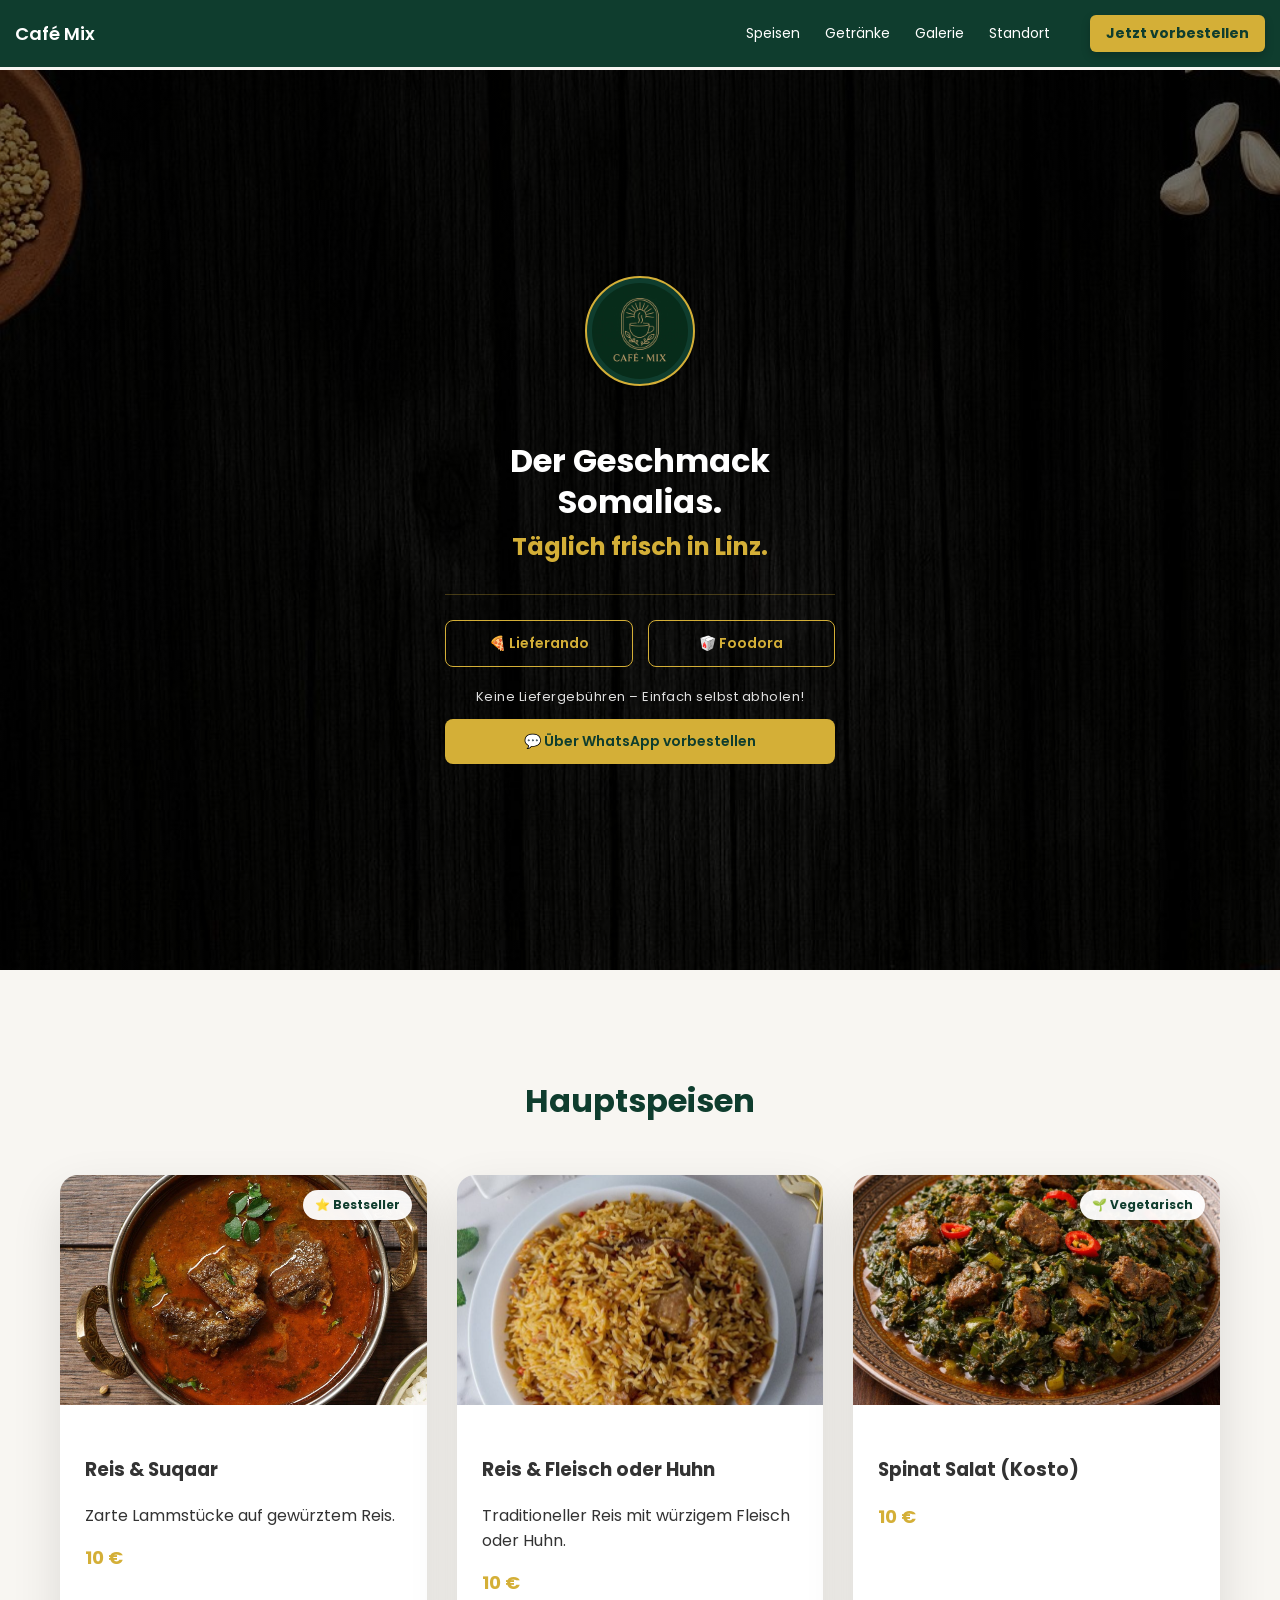
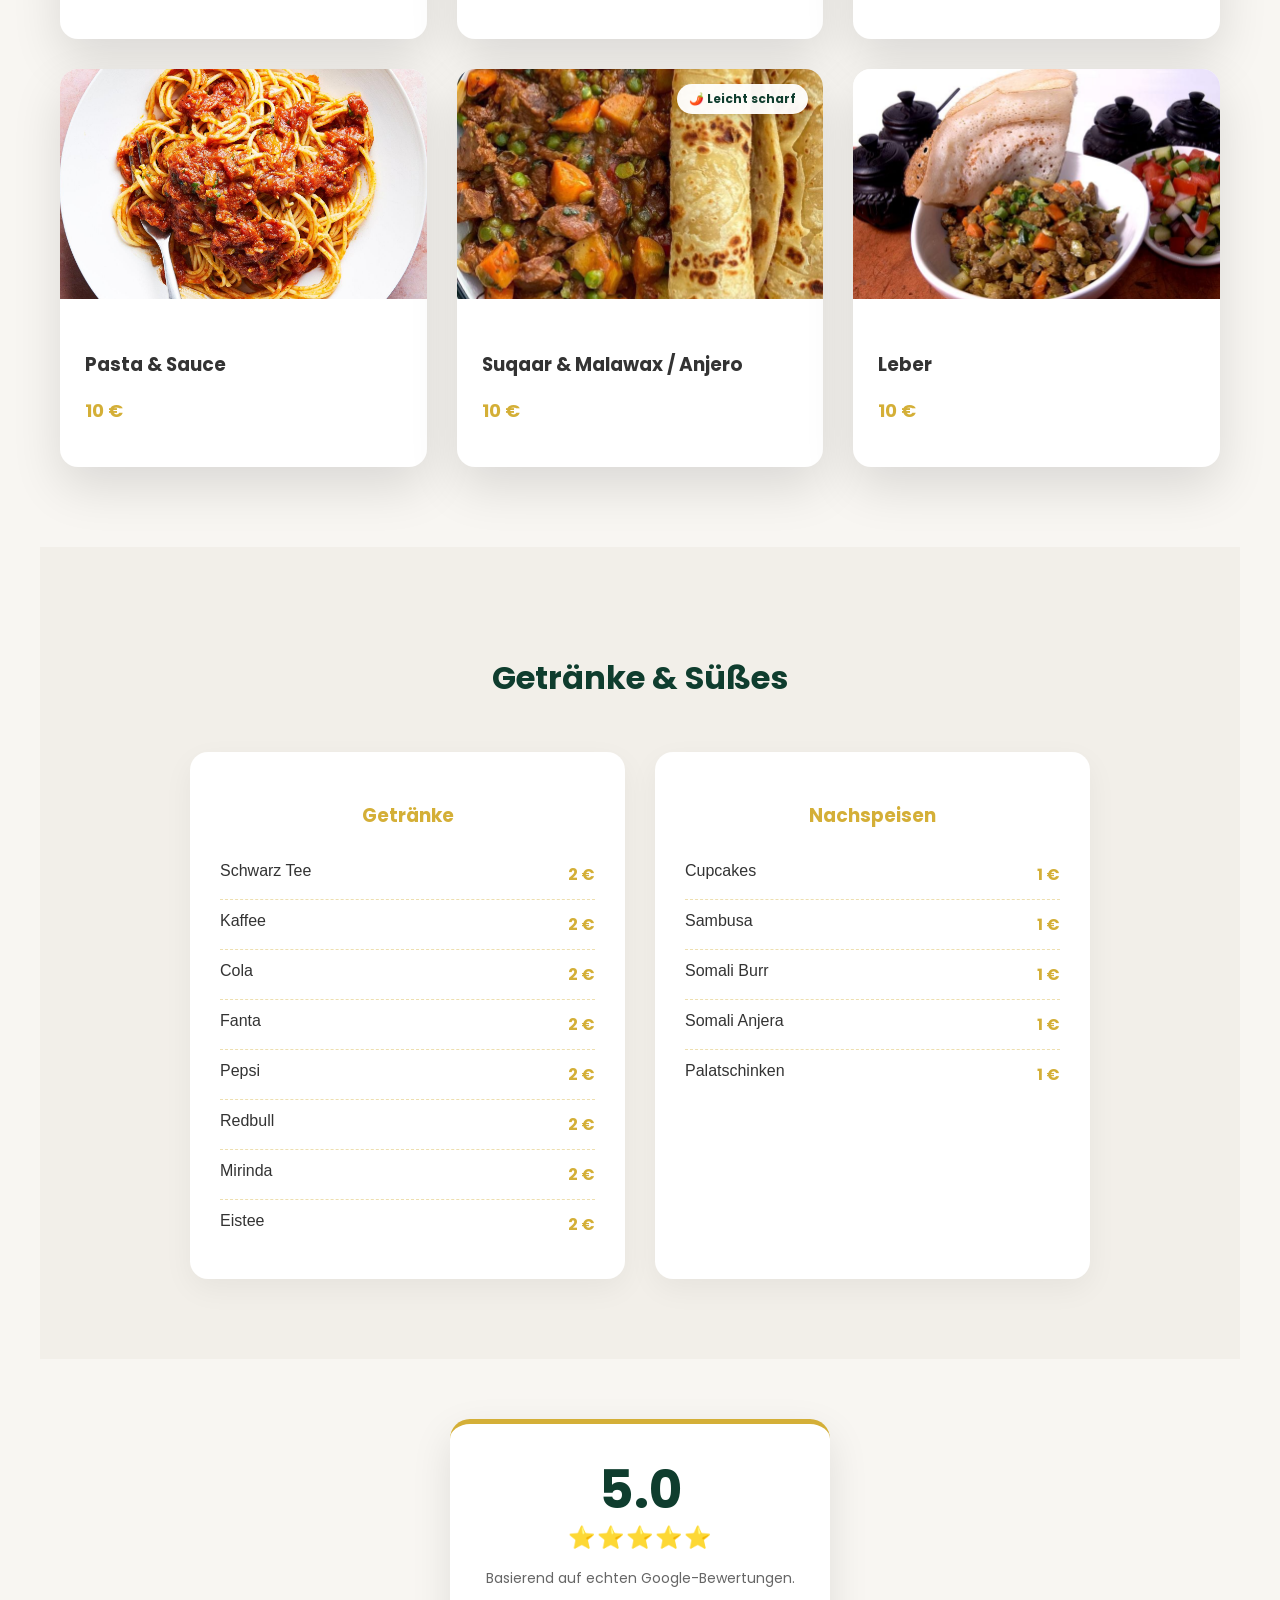
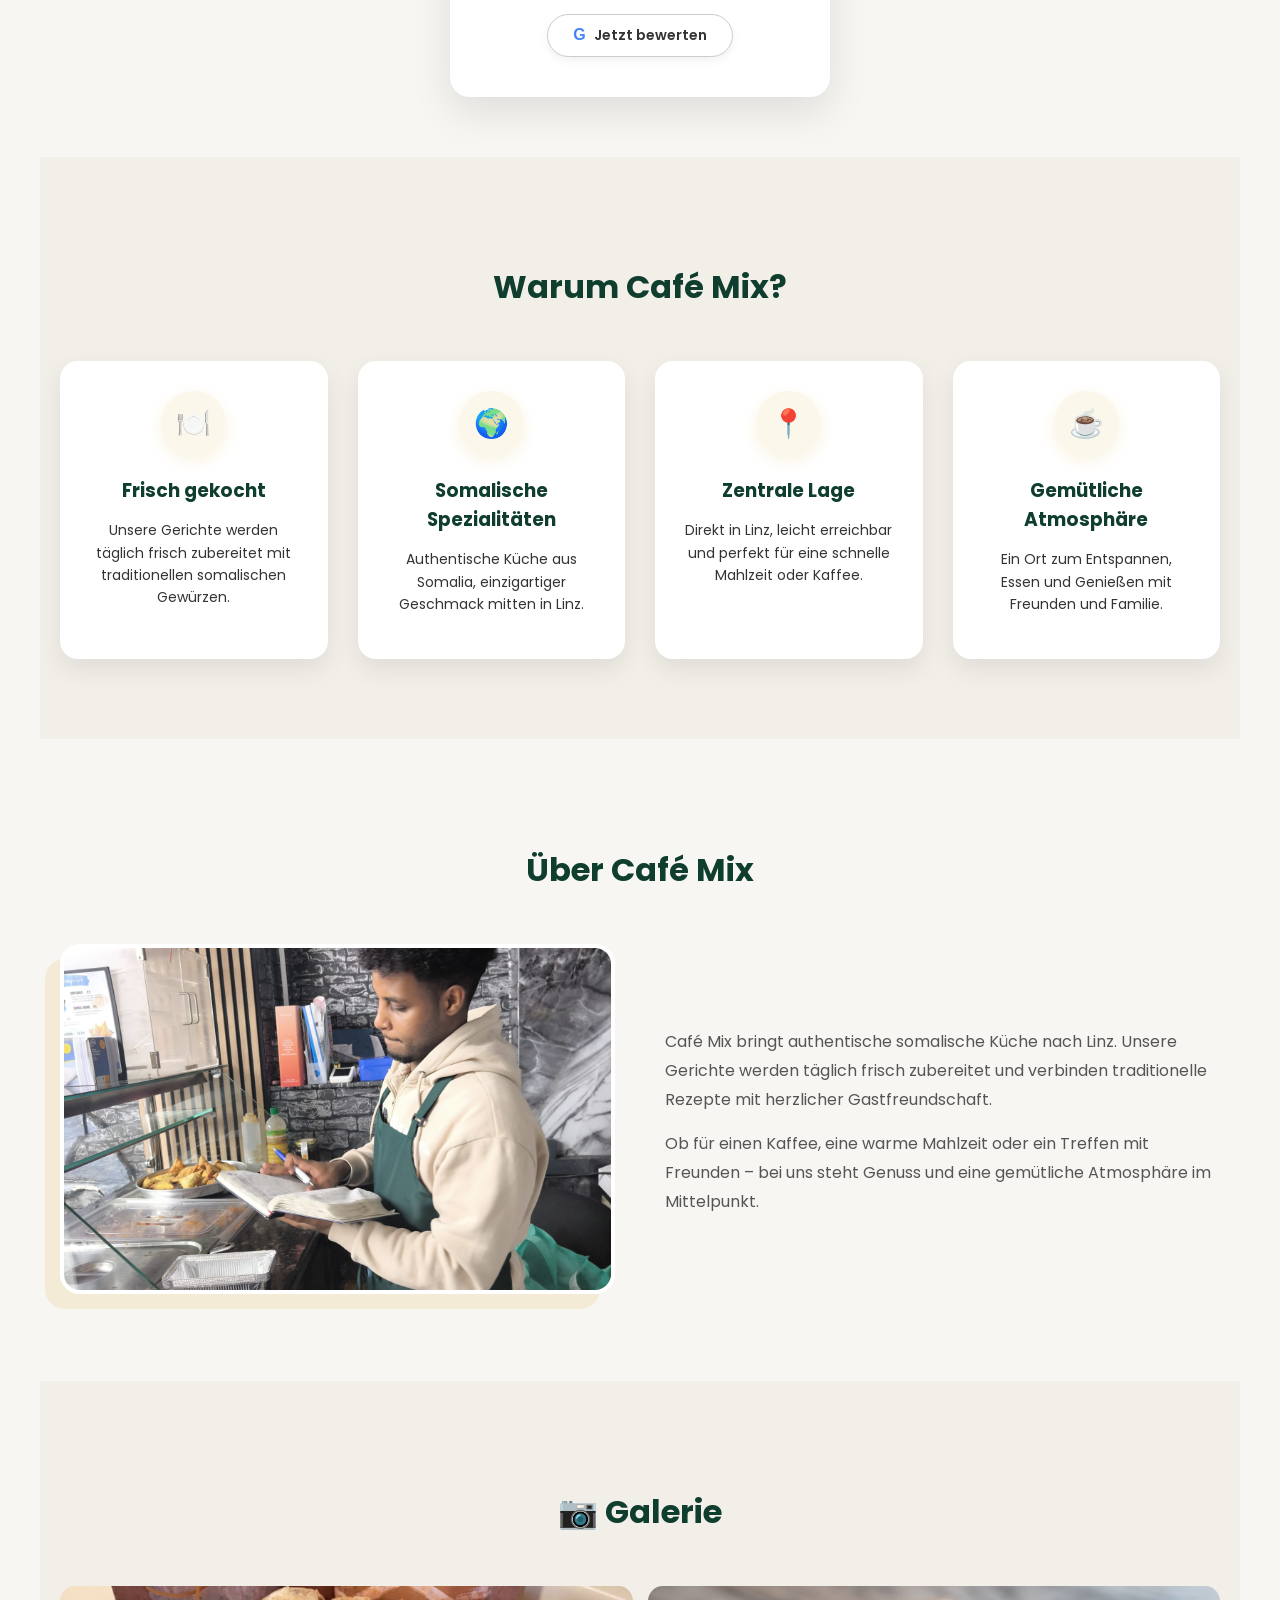
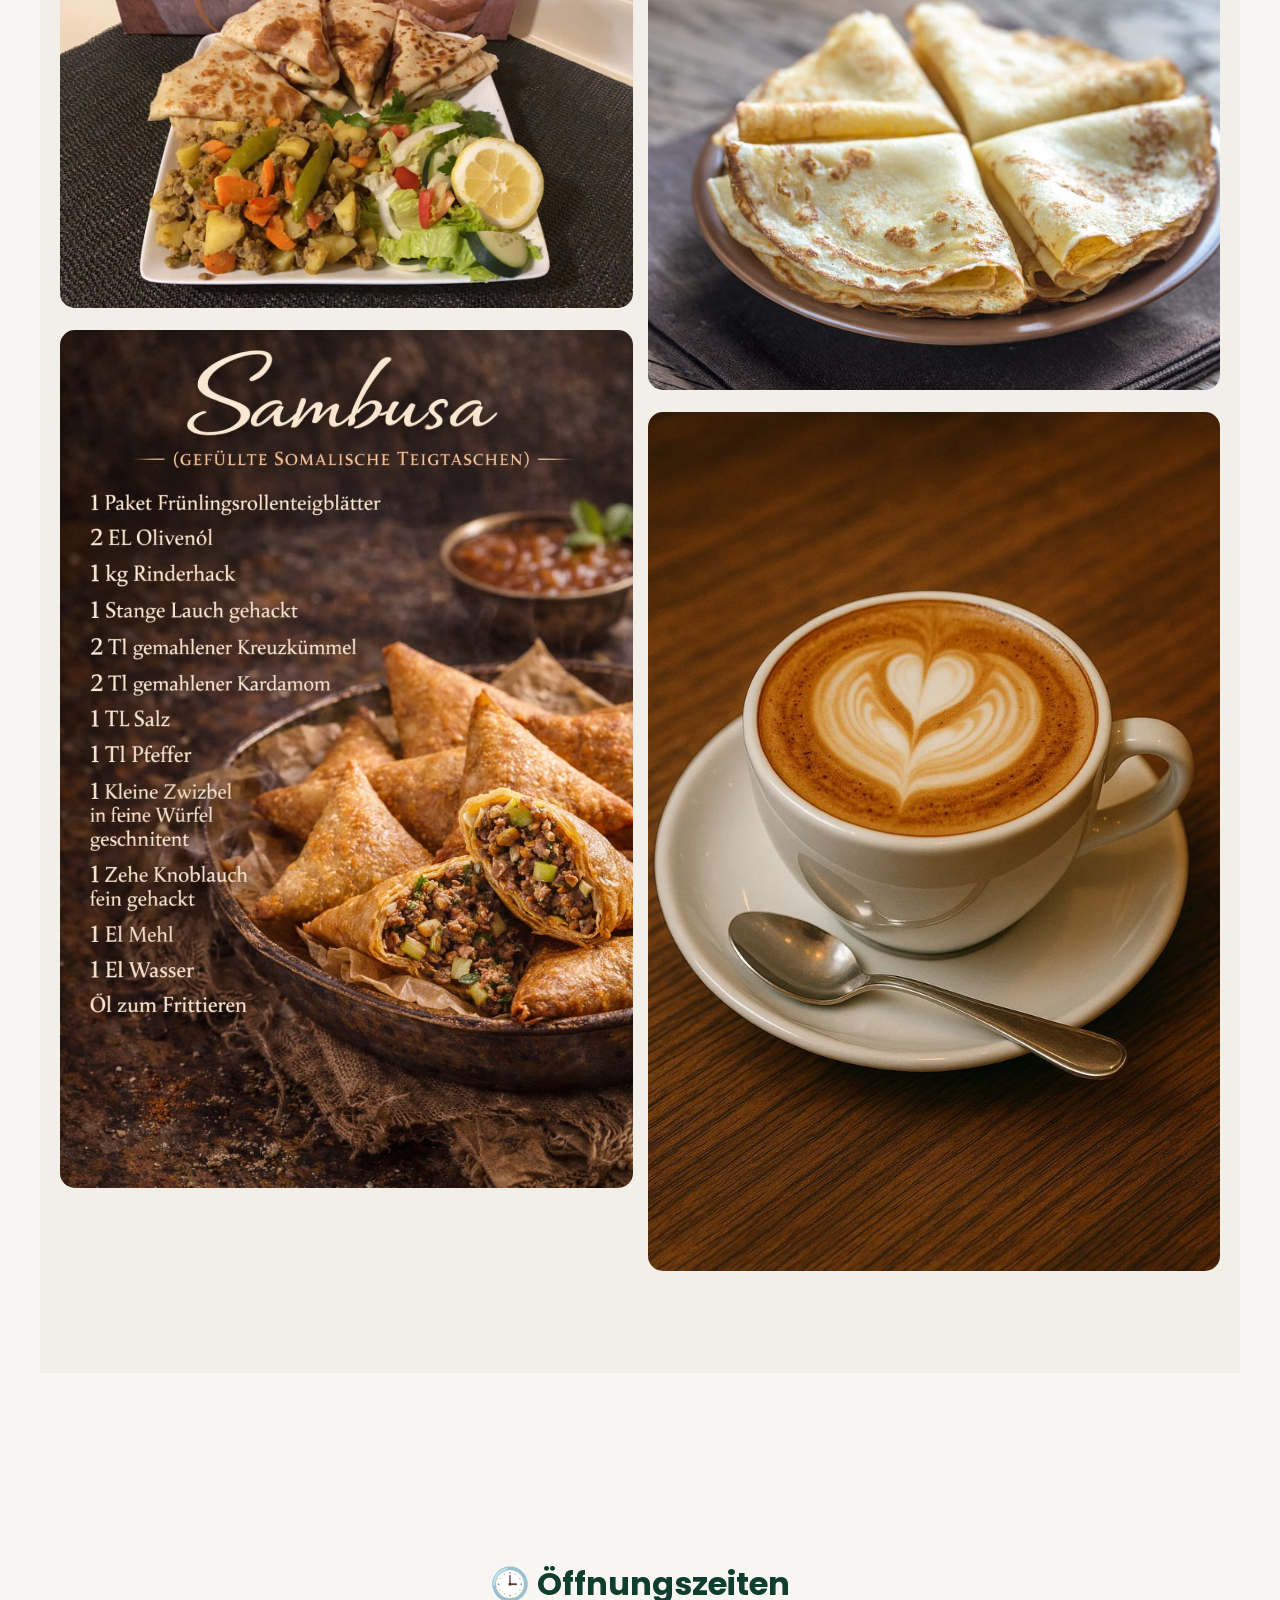
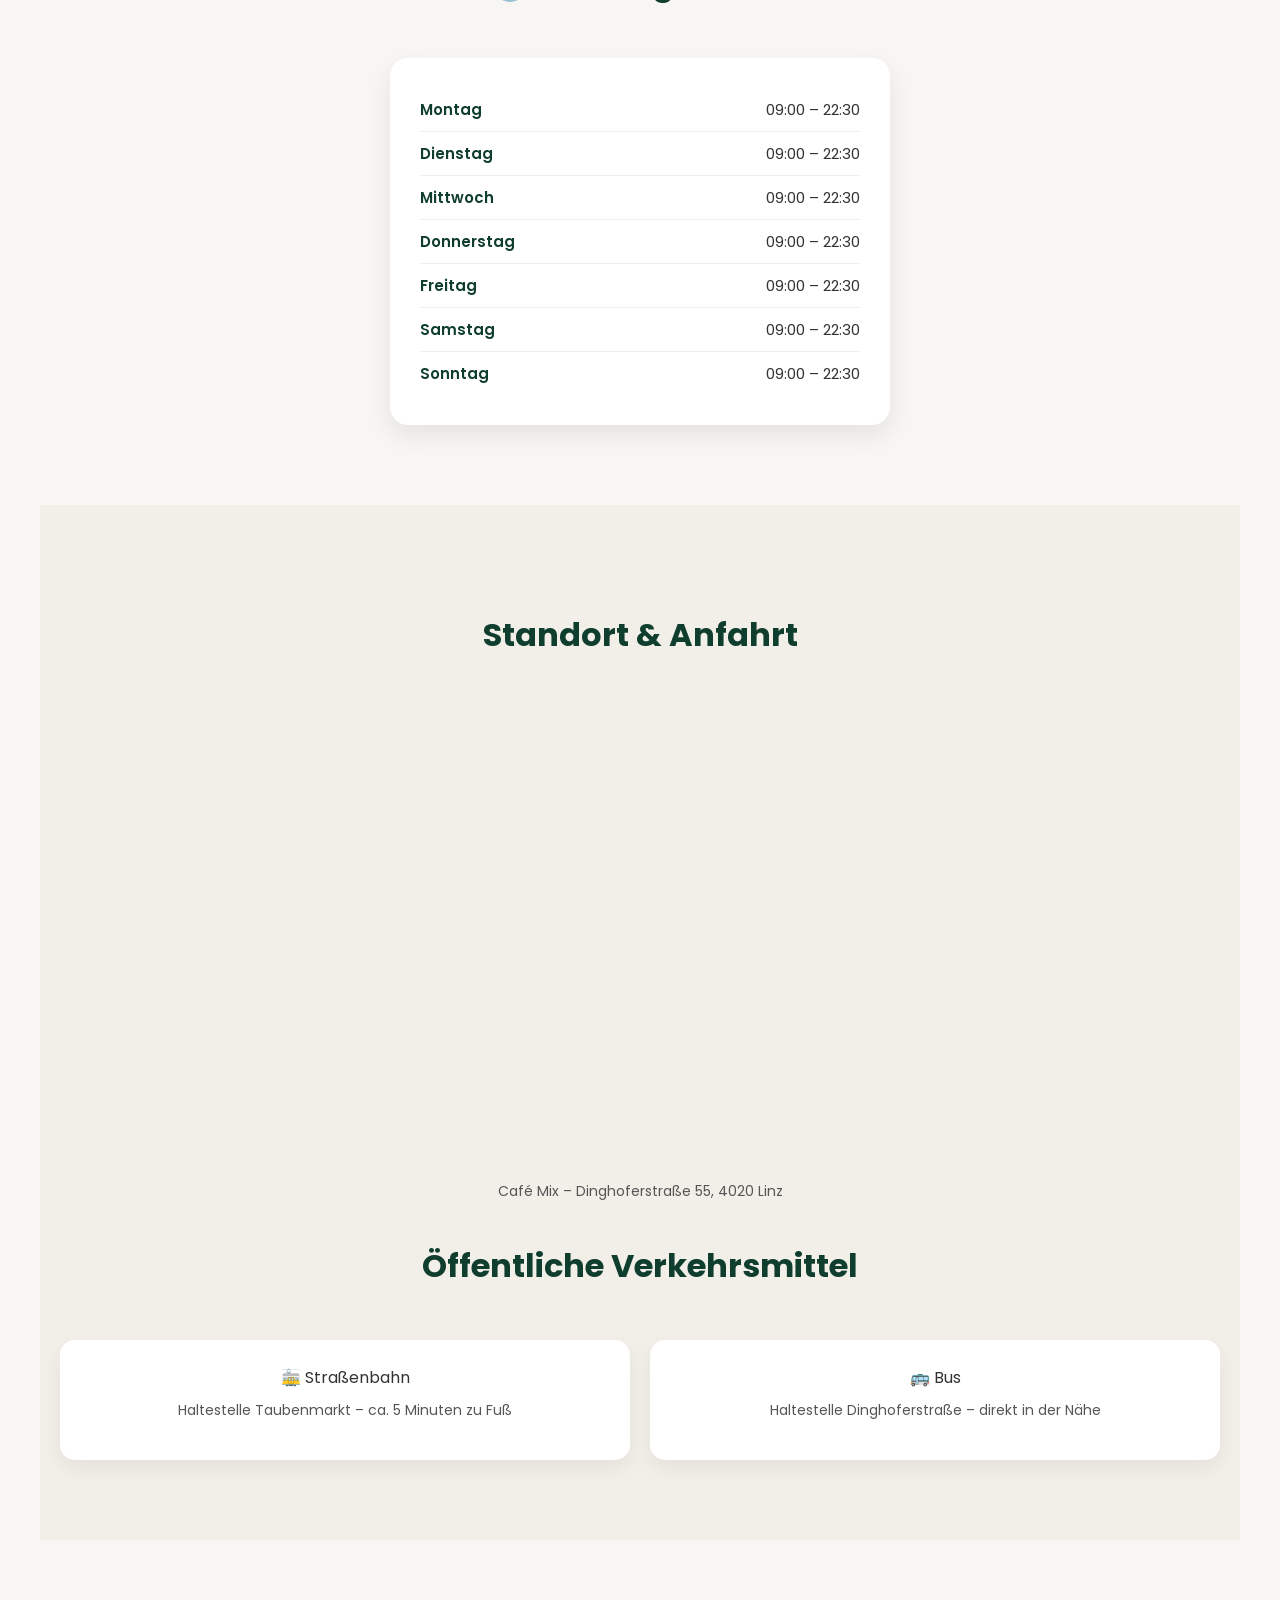
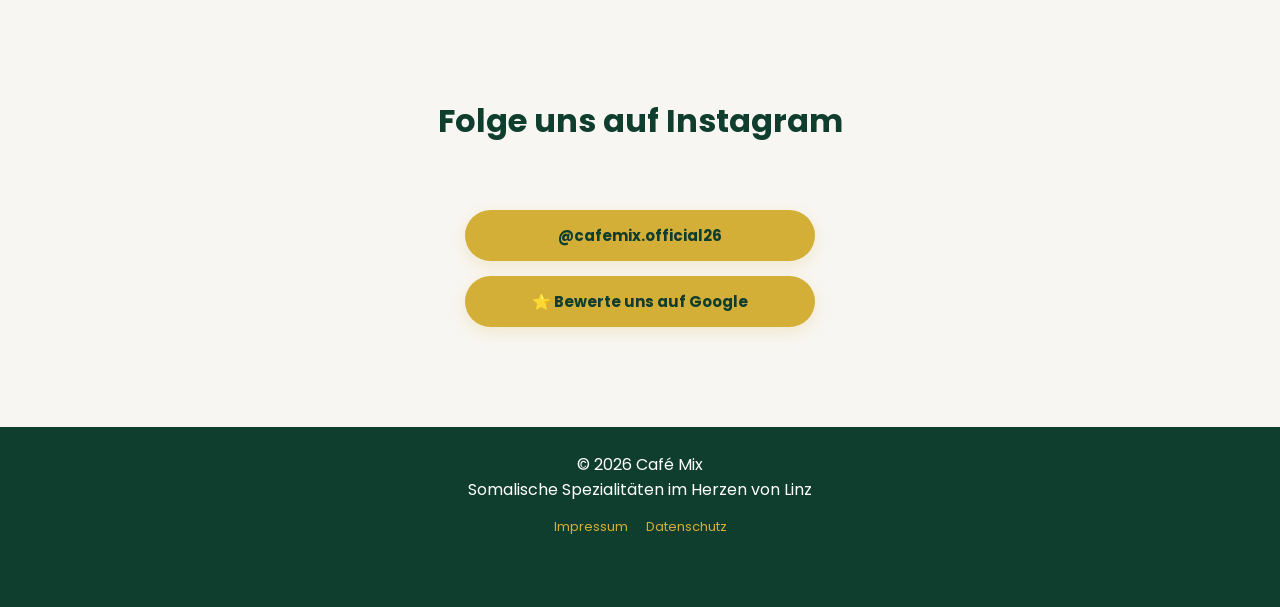
==== commit eec3ee1e: "Update index.html" ====
--- a/index.html
+++ b/index.html
@@ -6,7 +6,7 @@
 <title>Café Mix – Somalisches Restaurant in Linz</title>
   
 <link href="https://fonts.googleapis.com/css2?family=Poppins:wght@300;400;600;700&display=swap" rel="stylesheet">
-<link rel="stylesheet" href="style.css?v=15">
+<link rel="stylesheet" href="style.css?v=19">
 </head>
 
 <body>
--- a/style.css
+++ b/style.css
@@ -318,26 +318,35 @@
 text-align: center;
 margin-top: 50px;
 }
-.instagram a {
-display: inline-block;
-padding: 14px 30px;
-background: #d4af37;
-color: #0f3d2e;
-text-decoration: none;
-border-radius: 10px;
-font-weight: 600;
-}
-.review-btn {
-display: inline-block;
-margin-top: 20px;
-padding: 14px 30px;
-background: #d4af37;
-color: #0f3d2e;
-text-decoration: none;
-border-radius: 10px;
-font-weight: 600;
-}
-
+/* PREMIUM SOCIAL BUTTONS */
+.instagram {
+  display: flex;
+  flex-direction: column;
+  align-items: center;
+  gap: 15px;
+  margin-top: 50px;
+}
+.instagram a, .review-btn {
+  display: inline-flex;
+  align-items: center;
+  justify-content: center;
+  padding: 14px 35px;
+  background: #d4af37;
+  color: #0f3d2e;
+  text-decoration: none;
+  border-radius: 50px; /* Edle Pillenform */
+  font-weight: 700;
+  font-size: 15px;
+  transition: all 0.3s ease;
+  box-shadow: 0 5px 15px rgba(212, 175, 55, 0.2);
+  width: 90%;
+  max-width: 350px;
+}
+.instagram a:hover, .review-btn:hover {
+  transform: translateY(-3px);
+  background: #f1d37a;
+  box-shadow: 0 8px 25px rgba(212, 175, 55, 0.4);
+}
 /* WHY SECTION */
 .why-grid {
 display: grid;
@@ -377,12 +386,20 @@
 line-height: 1.8;
 color: #555;
 }
+
+/* ABOUT IMAGE PREMIUM FRAME */
 .about-image img {
-width: 100%;
-height: 350px;
-object-fit: cover;
-border-radius: 20px;
-box-shadow: 0 15px 40px rgba(0,0,0,0.15);
+  width: 100%;
+  height: 350px;
+  object-fit: cover;
+  border-radius: 20px;
+  border: 4px solid white; /* Eleganter weißer Bilderrahmen */
+  box-shadow: -15px 15px 0 rgba(212, 175, 55, 0.15); /* Versetzter goldener Schatten */
+  transition: 0.4s ease;
+}
+.about-image img:hover {
+  transform: translate(5px, -5px);
+  box-shadow: -20px 20px 0 rgba(212, 175, 55, 0.2);
 }
 
 /* GOOGLE RATING */
@@ -634,6 +651,15 @@
     border-bottom-right-radius: 20px;
   }
   
+  /* Handy-Überschriften eleganter machen */
+  h2 {
+    font-size: 26px; /* Etwas kleiner für perfekte Passform */
+    margin-bottom: 30px;
+  }
+  .section {
+    padding: 60px 15px; /* Etwas weniger leerer Raum am Rand */
+  }
+  
   .nav-cta {
     margin: 15px auto 0 auto !important; 
     width: 80%;
